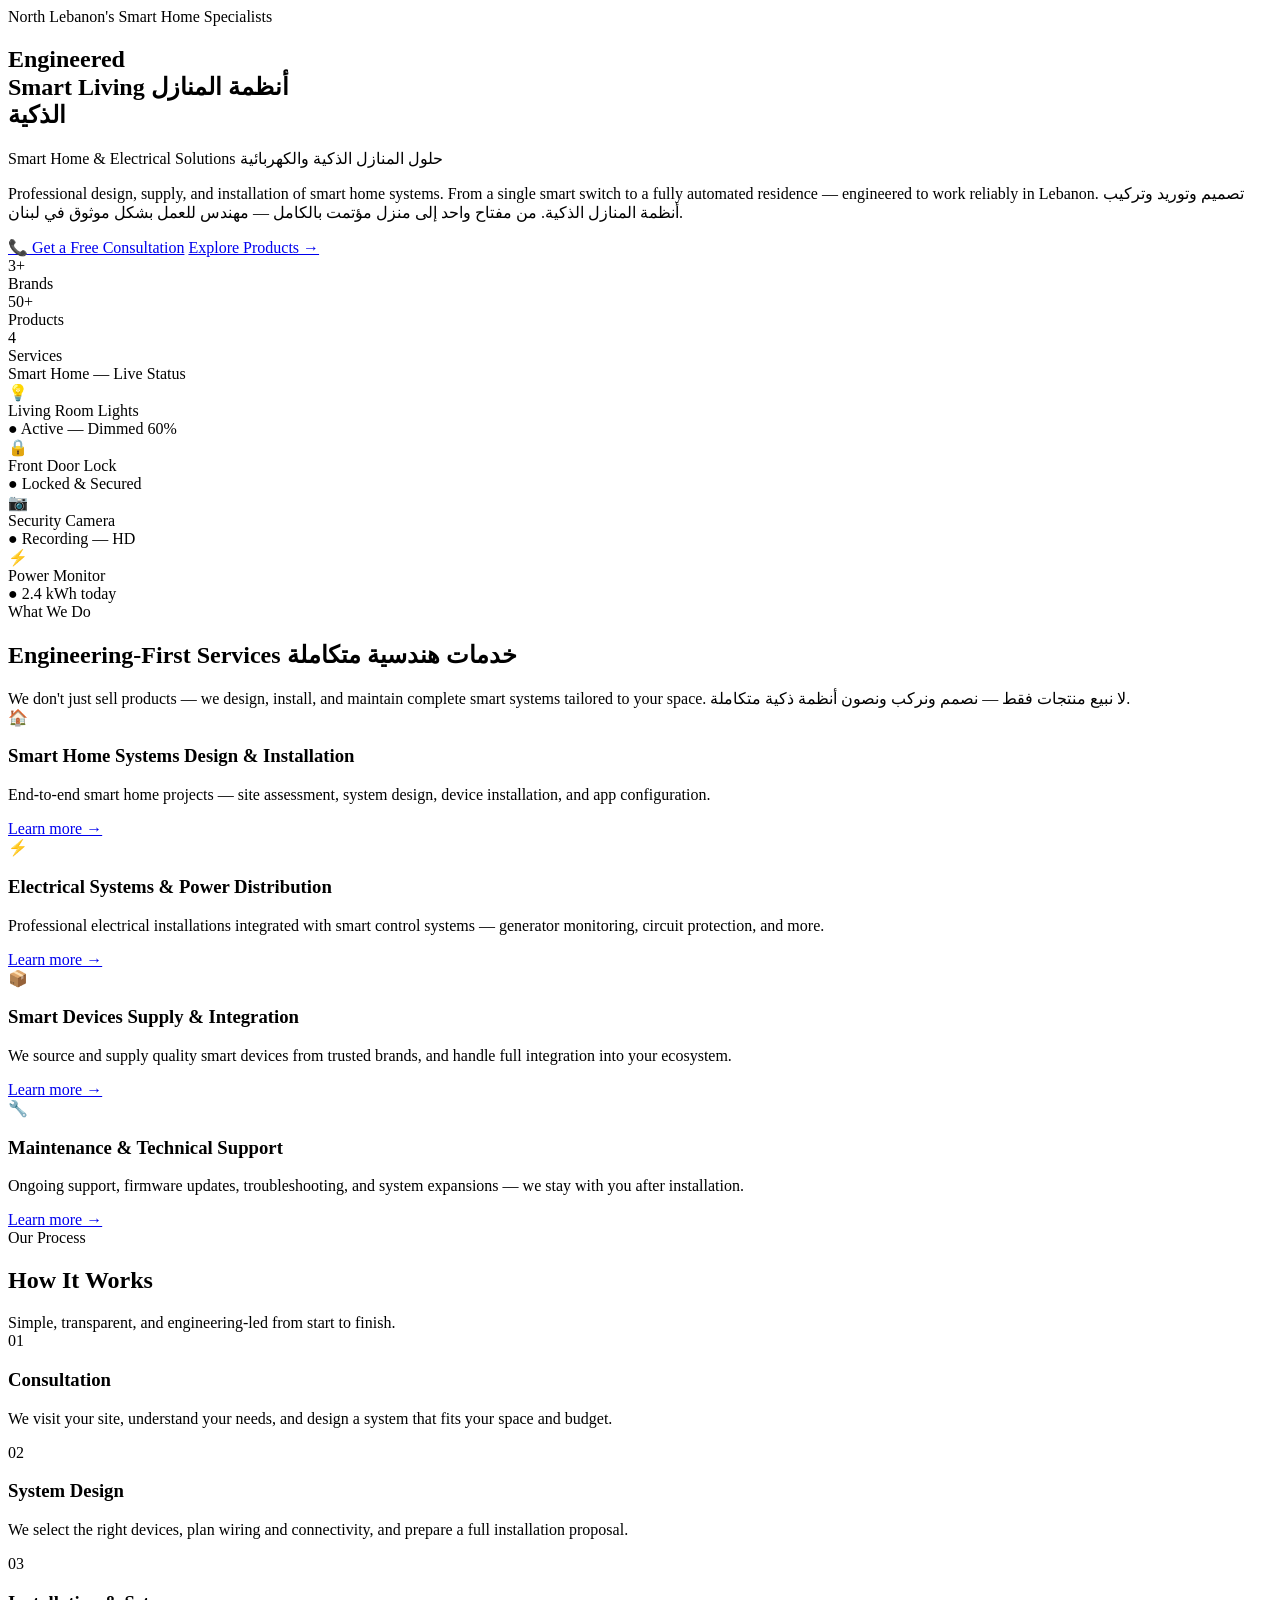
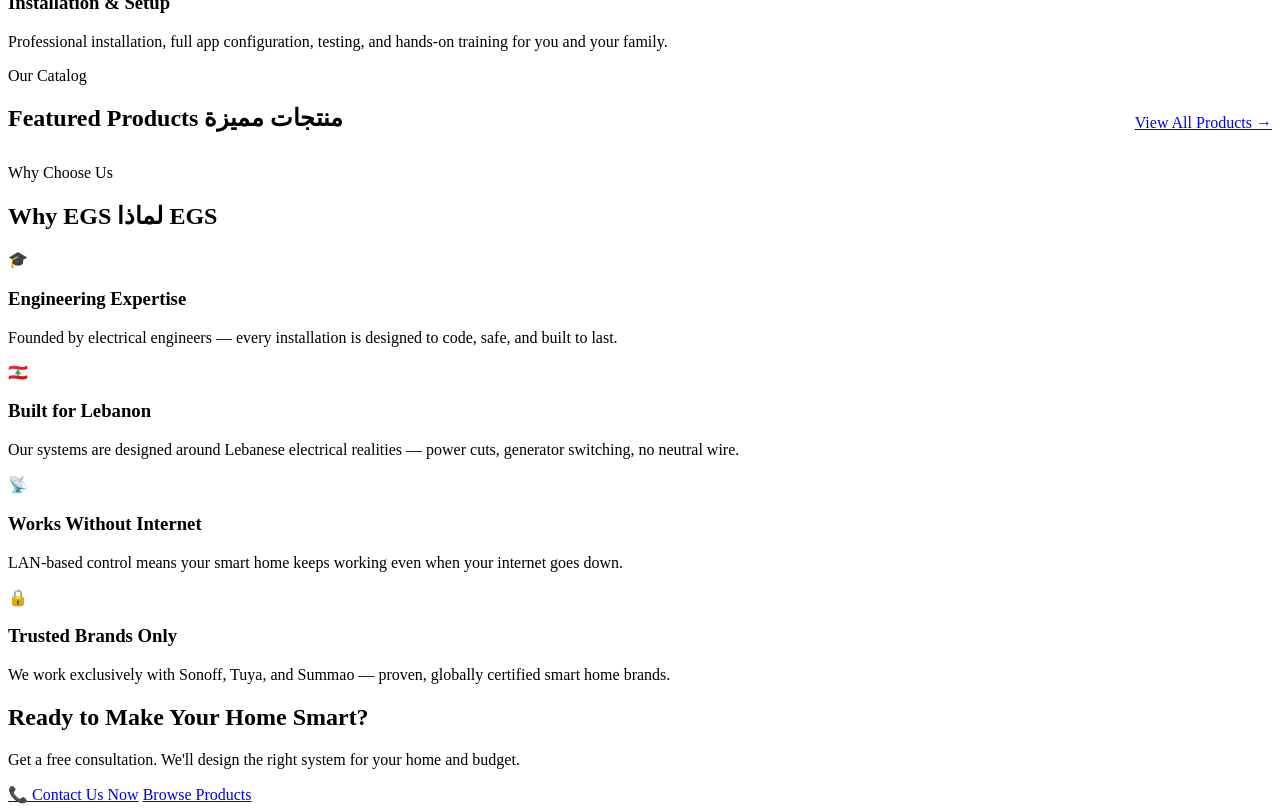
==== index.html @ 0b78133f "Add files via upload" ====
<!DOCTYPE html>
<html lang="en" dir="ltr">
<head>
<meta charset="UTF-8"/>
<meta name="viewport" content="width=device-width,initial-scale=1.0"/>
<meta name="description" content="EGS Energex Global Solutions — Smart Home Systems Design, Supply & Installation in North Lebanon. Sonoff, Tuya, Summao products."/>
<title>EGS — Energex Global Solutions | Smart Home Systems</title>
<link rel="stylesheet" href="css/style.css"/>
</head>
<body>

<nav id="navbar"></nav>

<!-- HERO -->
<section class="hero">
  <div class="container">
    <div class="hero-grid">
      <div class="hero-left">
        <div class="hero-pill">
          <span class="hero-dot"></span>
          North Lebanon's Smart Home Specialists
        </div>
        <h1>
          <span class="en">Engineered<br/><span class="text-green">Smart Living</span></span>
          <span class="ar-t">أنظمة المنازل<br/><span class="text-green">الذكية</span></span>
        </h1>
        <p class="hero-sub">
          <span class="en">Smart Home & Electrical Solutions</span>
          <span class="ar-t">حلول المنازل الذكية والكهربائية</span>
        </p>
        <p class="hero-desc">
          <span class="en">Professional design, supply, and installation of smart home systems. From a single smart switch to a fully automated residence — engineered to work reliably in Lebanon.</span>
          <span class="ar-t">تصميم وتوريد وتركيب أنظمة المنازل الذكية. من مفتاح واحد إلى منزل مؤتمت بالكامل — مهندس للعمل بشكل موثوق في لبنان.</span>
        </p>
        <div class="hero-btns">
          <a href="contact.html" class="btn btn-primary">📞 Get a Free Consultation</a>
          <a href="products.html" class="btn btn-outline">Explore Products →</a>
        </div>
        <div class="hero-stats">
          <div class="hero-stat">
            <div class="hero-stat-val">3+</div>
            <div class="hero-stat-lbl">Brands</div>
          </div>
          <div class="hero-stat">
            <div class="hero-stat-val">50+</div>
            <div class="hero-stat-lbl">Products</div>
          </div>
          <div class="hero-stat">
            <div class="hero-stat-val">4</div>
            <div class="hero-stat-lbl">Services</div>
          </div>
        </div>
      </div>
      <div class="hero-right">
        <div class="hero-visual">
          <div class="hero-visual-title">Smart Home — Live Status</div>
          <div class="hero-device-list">
            <div class="hero-device">
              <div class="hero-device-ico">💡</div>
              <div class="hero-device-info">
                <div class="hero-device-name">Living Room Lights</div>
                <div class="hero-device-status">● Active — Dimmed 60%</div>
              </div>
              <div class="hero-device-toggle"></div>
            </div>
            <div class="hero-device">
              <div class="hero-device-ico">🔒</div>
              <div class="hero-device-info">
                <div class="hero-device-name">Front Door Lock</div>
                <div class="hero-device-status">● Locked & Secured</div>
              </div>
              <div class="hero-device-toggle"></div>
            </div>
            <div class="hero-device">
              <div class="hero-device-ico">📷</div>
              <div class="hero-device-info">
                <div class="hero-device-name">Security Camera</div>
                <div class="hero-device-status">● Recording — HD</div>
              </div>
              <div class="hero-device-toggle"></div>
            </div>
            <div class="hero-device">
              <div class="hero-device-ico">⚡</div>
              <div class="hero-device-info">
                <div class="hero-device-name">Power Monitor</div>
                <div class="hero-device-status">● 2.4 kWh today</div>
              </div>
              <div class="hero-device-toggle"></div>
            </div>
          </div>
        </div>
      </div>
    </div>
  </div>
</section>

<!-- SERVICES OVERVIEW -->
<section class="section section-light">
  <div class="container">
    <div class="text-center">
      <span class="eyebrow">What We Do</span>
      <h2 class="section-title">
        <span class="en">Engineering-First Services</span>
        <span class="ar-t">خدمات هندسية متكاملة</span>
      </h2>
      <p class="section-sub" style="margin:0 auto;">
        <span class="en">We don't just sell products — we design, install, and maintain complete smart systems tailored to your space.</span>
        <span class="ar-t">لا نبيع منتجات فقط — نصمم ونركب ونصون أنظمة ذكية متكاملة.</span>
      </p>
    </div>
    <div class="services-grid">
      <div class="service-card">
        <div class="service-icon">🏠</div>
        <h3>Smart Home Systems Design & Installation</h3>
        <p>End-to-end smart home projects — site assessment, system design, device installation, and app configuration.</p>
        <a href="services.html" class="service-link">Learn more →</a>
      </div>
      <div class="service-card">
        <div class="service-icon">⚡</div>
        <h3>Electrical Systems & Power Distribution</h3>
        <p>Professional electrical installations integrated with smart control systems — generator monitoring, circuit protection, and more.</p>
        <a href="services.html" class="service-link">Learn more →</a>
      </div>
      <div class="service-card">
        <div class="service-icon">📦</div>
        <h3>Smart Devices Supply & Integration</h3>
        <p>We source and supply quality smart devices from trusted brands, and handle full integration into your ecosystem.</p>
        <a href="services.html" class="service-link">Learn more →</a>
      </div>
      <div class="service-card">
        <div class="service-icon">🔧</div>
        <h3>Maintenance & Technical Support</h3>
        <p>Ongoing support, firmware updates, troubleshooting, and system expansions — we stay with you after installation.</p>
        <a href="services.html" class="service-link">Learn more →</a>
      </div>
    </div>
  </div>
</section>

<!-- HOW IT WORKS -->
<section class="section section-dark">
  <div class="container">
    <div class="text-center">
      <span class="eyebrow">Our Process</span>
      <h2 class="section-title">How It Works</h2>
      <p class="section-sub" style="margin:0 auto;">Simple, transparent, and engineering-led from start to finish.</p>
    </div>
    <div class="how-steps">
      <div class="how-step">
        <div class="how-num">01</div>
        <h3>Consultation</h3>
        <p>We visit your site, understand your needs, and design a system that fits your space and budget.</p>
      </div>
      <div class="how-step">
        <div class="how-num">02</div>
        <h3>System Design</h3>
        <p>We select the right devices, plan wiring and connectivity, and prepare a full installation proposal.</p>
      </div>
      <div class="how-step">
        <div class="how-num">03</div>
        <h3>Installation & Setup</h3>
        <p>Professional installation, full app configuration, testing, and hands-on training for you and your family.</p>
      </div>
    </div>
  </div>
</section>

<!-- FEATURED PRODUCTS -->
<section class="section">
  <div class="container">
    <div style="display:flex;align-items:flex-end;justify-content:space-between;flex-wrap:wrap;gap:16px;margin-bottom:32px;">
      <div>
        <span class="eyebrow">Our Catalog</span>
        <h2 class="section-title" style="margin-bottom:0">
          <span class="en">Featured Products</span>
          <span class="ar-t">منتجات مميزة</span>
        </h2>
      </div>
      <a href="products.html" class="btn btn-ghost">View All Products →</a>
    </div>
    <div class="products-grid" id="featuredGrid"></div>
  </div>
</section>

<!-- WHY EGS -->
<section class="section section-light">
  <div class="container">
    <div class="text-center">
      <span class="eyebrow">Why Choose Us</span>
      <h2 class="section-title">
        <span class="en">Why EGS</span>
        <span class="ar-t">لماذا EGS</span>
      </h2>
    </div>
    <div class="why-grid">
      <div class="why-card">
        <div class="why-icon">🎓</div>
        <h3>Engineering Expertise</h3>
        <p>Founded by electrical engineers — every installation is designed to code, safe, and built to last.</p>
      </div>
      <div class="why-card">
        <div class="why-icon">🇱🇧</div>
        <h3>Built for Lebanon</h3>
        <p>Our systems are designed around Lebanese electrical realities — power cuts, generator switching, no neutral wire.</p>
      </div>
      <div class="why-card">
        <div class="why-icon">📡</div>
        <h3>Works Without Internet</h3>
        <p>LAN-based control means your smart home keeps working even when your internet goes down.</p>
      </div>
      <div class="why-card">
        <div class="why-icon">🔒</div>
        <h3>Trusted Brands Only</h3>
        <p>We work exclusively with Sonoff, Tuya, and Summao — proven, globally certified smart home brands.</p>
      </div>
    </div>
  </div>
</section>

<!-- CTA -->
<section class="cta-banner">
  <div class="container">
    <h2>Ready to Make Your Home Smart?</h2>
    <p>Get a free consultation. We'll design the right system for your home and budget.</p>
    <div class="btn-group">
      <a href="contact.html" class="btn btn-primary">📞 Contact Us Now</a>
      <a href="products.html" class="btn btn-outline">Browse Products</a>
    </div>
  </div>
</section>

<footer id="footer"></footer>

<script src="js/products.js"></script>
<script src="js/nav.js"></script>
<script src="js/app.js"></script>
</body>
</html>
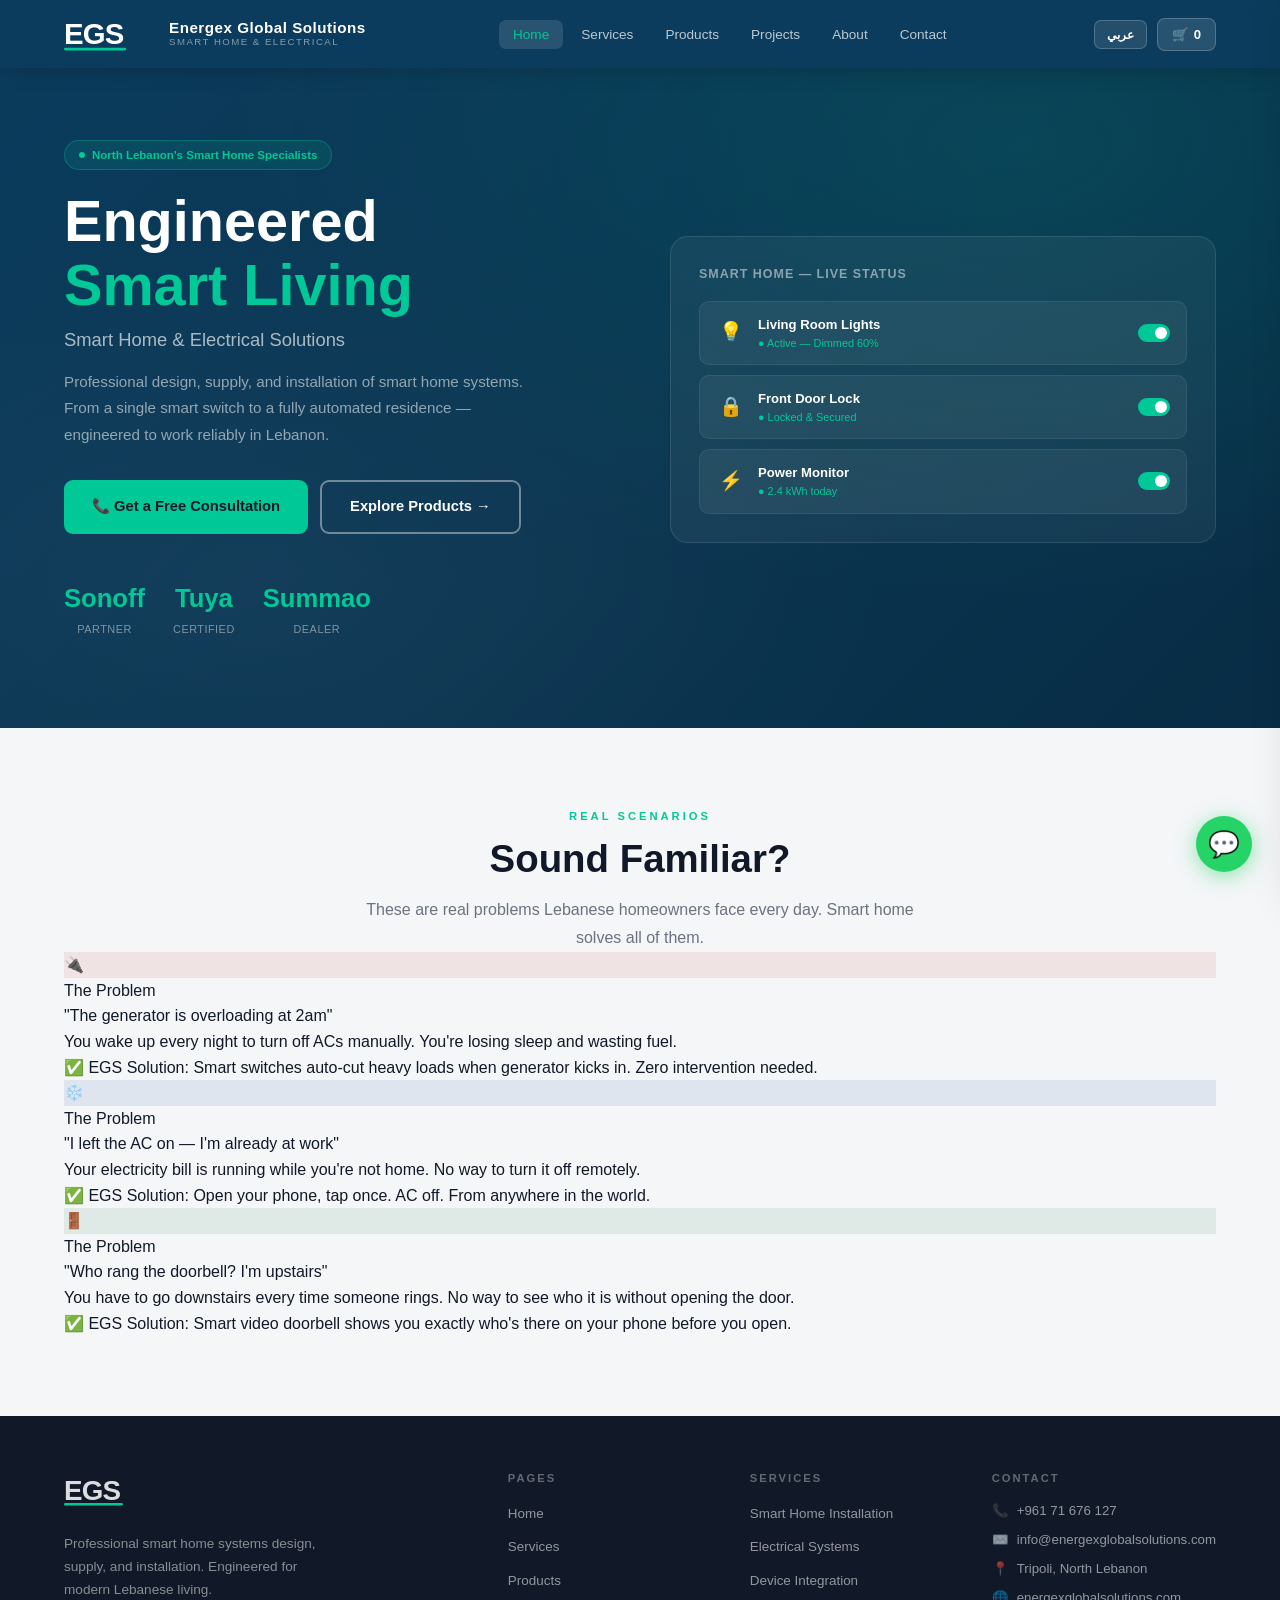
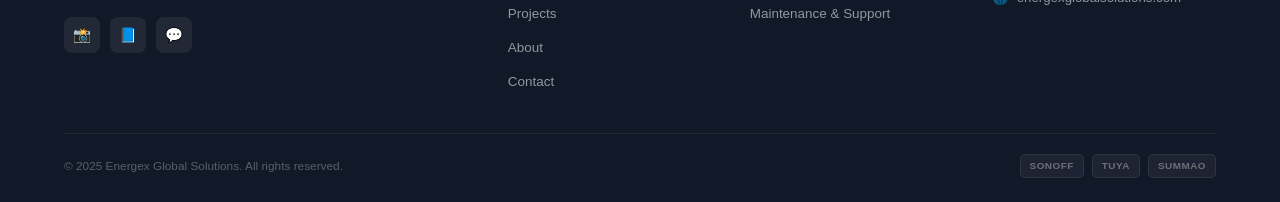
==== commit 4c1bfc8c: "Update index.html" ====
--- a/index.html
+++ b/index.html
@@ -3,16 +3,33 @@
 <head>
 <meta charset="UTF-8"/>
 <meta name="viewport" content="width=device-width,initial-scale=1.0"/>
-<meta name="description" content="EGS Energex Global Solutions — Smart Home Systems Design, Supply & Installation in North Lebanon. Sonoff, Tuya, Summao products."/>
+<meta name="description" content="EGS Energex Global Solutions — Smart Home Systems Design, Supply & Installation in North Lebanon."/>
 <title>EGS — Energex Global Solutions | Smart Home Systems</title>
 <link rel="stylesheet" href="css/style.css"/>
 </head>
 <body>
 
-<nav id="navbar"></nav>
+<nav id="navbar">
+  <div class="nav-inner">
+    <a href="index.html" class="nav-logo">
+      <img src="images/EGS-logo.jpg" alt="EGS Logo" class="nav-logo-svg">
+      <div class="nav-logo-text">
+        <strong>Energex Global Solutions</strong>
+        <span>Smart Engineering</span>
+      </div>
+    </a>
+    <div class="nav-links">
+      <a href="index.html" class="active">Home</a>
+      <a href="about.html">About</a>
+      <a href="services.html">Services</a>
+      <a href="products.html">Products</a>
+      <a href="contact.html" class="nav-cta">Consultation</a>
+    </div>
+  </div>
+</nav>
 
-<!-- HERO -->
-<section class="hero">
+<section class="hero tech-hero">
+  <div class="hero-overlay"></div>
   <div class="container">
     <div class="hero-grid">
       <div class="hero-left">
@@ -20,34 +37,25 @@
           <span class="hero-dot"></span>
           North Lebanon's Smart Home Specialists
         </div>
-        <h1>
-          <span class="en">Engineered<br/><span class="text-green">Smart Living</span></span>
-          <span class="ar-t">أنظمة المنازل<br/><span class="text-green">الذكية</span></span>
-        </h1>
-        <p class="hero-sub">
-          <span class="en">Smart Home & Electrical Solutions</span>
-          <span class="ar-t">حلول المنازل الذكية والكهربائية</span>
-        </p>
-        <p class="hero-desc">
-          <span class="en">Professional design, supply, and installation of smart home systems. From a single smart switch to a fully automated residence — engineered to work reliably in Lebanon.</span>
-          <span class="ar-t">تصميم وتوريد وتركيب أنظمة المنازل الذكية. من مفتاح واحد إلى منزل مؤتمت بالكامل — مهندس للعمل بشكل موثوق في لبنان.</span>
-        </p>
+        <h1>Engineered<br/><span class="text-green">Smart Living</span></h1>
+        <p class="hero-sub">Smart Home & Electrical Solutions</p>
+        <p class="hero-desc">Professional design, supply, and installation of smart home systems. From a single smart switch to a fully automated residence — engineered to work reliably in Lebanon.</p>
         <div class="hero-btns">
           <a href="contact.html" class="btn btn-primary">📞 Get a Free Consultation</a>
           <a href="products.html" class="btn btn-outline">Explore Products →</a>
         </div>
         <div class="hero-stats">
           <div class="hero-stat">
-            <div class="hero-stat-val">3+</div>
-            <div class="hero-stat-lbl">Brands</div>
+            <div class="hero-stat-val">Sonoff</div>
+            <div class="hero-stat-lbl">Partner</div>
           </div>
           <div class="hero-stat">
-            <div class="hero-stat-val">50+</div>
-            <div class="hero-stat-lbl">Products</div>
+            <div class="hero-stat-val">Tuya</div>
+            <div class="hero-stat-lbl">Certified</div>
           </div>
           <div class="hero-stat">
-            <div class="hero-stat-val">4</div>
-            <div class="hero-stat-lbl">Services</div>
+            <div class="hero-stat-val">Summao</div>
+            <div class="hero-stat-lbl">Dealer</div>
           </div>
         </div>
       </div>
@@ -72,14 +80,6 @@
               <div class="hero-device-toggle"></div>
             </div>
             <div class="hero-device">
-              <div class="hero-device-ico">📷</div>
-              <div class="hero-device-info">
-                <div class="hero-device-name">Security Camera</div>
-                <div class="hero-device-status">● Recording — HD</div>
-              </div>
-              <div class="hero-device-toggle"></div>
-            </div>
-            <div class="hero-device">
               <div class="hero-device-ico">⚡</div>
               <div class="hero-device-info">
                 <div class="hero-device-name">Power Monitor</div>
@@ -94,145 +94,47 @@
   </div>
 </section>
 
-<!-- SERVICES OVERVIEW -->
 <section class="section section-light">
   <div class="container">
     <div class="text-center">
-      <span class="eyebrow">What We Do</span>
-      <h2 class="section-title">
-        <span class="en">Engineering-First Services</span>
-        <span class="ar-t">خدمات هندسية متكاملة</span>
-      </h2>
-      <p class="section-sub" style="margin:0 auto;">
-        <span class="en">We don't just sell products — we design, install, and maintain complete smart systems tailored to your space.</span>
-        <span class="ar-t">لا نبيع منتجات فقط — نصمم ونركب ونصون أنظمة ذكية متكاملة.</span>
-      </p>
+      <span class="eyebrow">Real Scenarios</span>
+      <h2 class="section-title">Sound Familiar?</h2>
+      <p class="section-sub" style="margin:0 auto;">These are real problems Lebanese homeowners face every day. Smart home solves all of them.</p>
     </div>
-    <div class="services-grid">
-      <div class="service-card">
-        <div class="service-icon">🏠</div>
-        <h3>Smart Home Systems Design & Installation</h3>
-        <p>End-to-end smart home projects — site assessment, system design, device installation, and app configuration.</p>
-        <a href="services.html" class="service-link">Learn more →</a>
+    <div class="cases-grid">
+      <div class="case-card">
+        <div class="case-ico-wrap" style="background:rgba(192,57,43,.1);">🔌</div>
+        <div class="case-problem">The Problem</div>
+        <div class="case-title">"The generator is overloading at 2am"</div>
+        <p class="case-desc">You wake up every night to turn off ACs manually. You're losing sleep and wasting fuel.</p>
+        <div class="case-solution">✅ EGS Solution: Smart switches auto-cut heavy loads when generator kicks in. Zero intervention needed.</div>
       </div>
-      <div class="service-card">
-        <div class="service-icon">⚡</div>
-        <h3>Electrical Systems & Power Distribution</h3>
-        <p>Professional electrical installations integrated with smart control systems — generator monitoring, circuit protection, and more.</p>
-        <a href="services.html" class="service-link">Learn more →</a>
+      <div class="case-card">
+        <div class="case-ico-wrap" style="background:rgba(30,77,160,.1);">❄️</div>
+        <div class="case-problem">The Problem</div>
+        <div class="case-title">"I left the AC on — I'm already at work"</div>
+        <p class="case-desc">Your electricity bill is running while you're not home. No way to turn it off remotely.</p>
+        <div class="case-solution">✅ EGS Solution: Open your phone, tap once. AC off. From anywhere in the world.</div>
       </div>
-      <div class="service-card">
-        <div class="service-icon">📦</div>
-        <h3>Smart Devices Supply & Integration</h3>
-        <p>We source and supply quality smart devices from trusted brands, and handle full integration into your ecosystem.</p>
-        <a href="services.html" class="service-link">Learn more →</a>
-      </div>
-      <div class="service-card">
-        <div class="service-icon">🔧</div>
-        <h3>Maintenance & Technical Support</h3>
-        <p>Ongoing support, firmware updates, troubleshooting, and system expansions — we stay with you after installation.</p>
-        <a href="services.html" class="service-link">Learn more →</a>
+      <div class="case-card">
+        <div class="case-ico-wrap" style="background:rgba(46,125,82,.1);">🚪</div>
+        <div class="case-problem">The Problem</div>
+        <div class="case-title">"Who rang the doorbell? I'm upstairs"</div>
+        <p class="case-desc">You have to go downstairs every time someone rings. No way to see who it is without opening the door.</p>
+        <div class="case-solution">✅ EGS Solution: Smart video doorbell shows you exactly who's there on your phone before you open.</div>
       </div>
     </div>
   </div>
 </section>
 
-<!-- HOW IT WORKS -->
-<section class="section section-dark">
+<footer id="footer">
   <div class="container">
-    <div class="text-center">
-      <span class="eyebrow">Our Process</span>
-      <h2 class="section-title">How It Works</h2>
-      <p class="section-sub" style="margin:0 auto;">Simple, transparent, and engineering-led from start to finish.</p>
-    </div>
-    <div class="how-steps">
-      <div class="how-step">
-        <div class="how-num">01</div>
-        <h3>Consultation</h3>
-        <p>We visit your site, understand your needs, and design a system that fits your space and budget.</p>
-      </div>
-      <div class="how-step">
-        <div class="how-num">02</div>
-        <h3>System Design</h3>
-        <p>We select the right devices, plan wiring and connectivity, and prepare a full installation proposal.</p>
-      </div>
-      <div class="how-step">
-        <div class="how-num">03</div>
-        <h3>Installation & Setup</h3>
-        <p>Professional installation, full app configuration, testing, and hands-on training for you and your family.</p>
-      </div>
+    <div class="footer-bottom">
+      <p class="footer-copy">© 2026 EGS Energex Global Solutions. All rights reserved.</p>
     </div>
   </div>
-</section>
+</footer>
 
-<!-- FEATURED PRODUCTS -->
-<section class="section">
-  <div class="container">
-    <div style="display:flex;align-items:flex-end;justify-content:space-between;flex-wrap:wrap;gap:16px;margin-bottom:32px;">
-      <div>
-        <span class="eyebrow">Our Catalog</span>
-        <h2 class="section-title" style="margin-bottom:0">
-          <span class="en">Featured Products</span>
-          <span class="ar-t">منتجات مميزة</span>
-        </h2>
-      </div>
-      <a href="products.html" class="btn btn-ghost">View All Products →</a>
-    </div>
-    <div class="products-grid" id="featuredGrid"></div>
-  </div>
-</section>
-
-<!-- WHY EGS -->
-<section class="section section-light">
-  <div class="container">
-    <div class="text-center">
-      <span class="eyebrow">Why Choose Us</span>
-      <h2 class="section-title">
-        <span class="en">Why EGS</span>
-        <span class="ar-t">لماذا EGS</span>
-      </h2>
-    </div>
-    <div class="why-grid">
-      <div class="why-card">
-        <div class="why-icon">🎓</div>
-        <h3>Engineering Expertise</h3>
-        <p>Founded by electrical engineers — every installation is designed to code, safe, and built to last.</p>
-      </div>
-      <div class="why-card">
-        <div class="why-icon">🇱🇧</div>
-        <h3>Built for Lebanon</h3>
-        <p>Our systems are designed around Lebanese electrical realities — power cuts, generator switching, no neutral wire.</p>
-      </div>
-      <div class="why-card">
-        <div class="why-icon">📡</div>
-        <h3>Works Without Internet</h3>
-        <p>LAN-based control means your smart home keeps working even when your internet goes down.</p>
-      </div>
-      <div class="why-card">
-        <div class="why-icon">🔒</div>
-        <h3>Trusted Brands Only</h3>
-        <p>We work exclusively with Sonoff, Tuya, and Summao — proven, globally certified smart home brands.</p>
-      </div>
-    </div>
-  </div>
-</section>
-
-<!-- CTA -->
-<section class="cta-banner">
-  <div class="container">
-    <h2>Ready to Make Your Home Smart?</h2>
-    <p>Get a free consultation. We'll design the right system for your home and budget.</p>
-    <div class="btn-group">
-      <a href="contact.html" class="btn btn-primary">📞 Contact Us Now</a>
-      <a href="products.html" class="btn btn-outline">Browse Products</a>
-    </div>
-  </div>
-</section>
-
-<footer id="footer"></footer>
-
-<script src="js/products.js"></script>
 <script src="js/nav.js"></script>
-<script src="js/app.js"></script>
 </body>
 </html>
--- a/css/style.css
+++ b/css/style.css
@@ -0,0 +1,1109 @@
+/* ============================================================
+   EGS — Energex Global Solutions
+   Design System
+   ============================================================ */
+/* Par défaut, on cache tout ce qui est arabe */
+.ar-t {
+    display: none;
+}
+
+/* Quand le site passe en mode arabe, on cache l'anglais et on montre l'arabe */
+html[lang="ar"] .en {
+    display: none;
+}
+
+html[lang="ar"] .ar-t {
+    display: inline-block; /* ou block selon le design */
+}
+
+/* Optionnel : Inverser le sens de lecture pour l'arabe */
+html[lang="ar"] body {
+    direction: rtl;
+    text-align: right;
+}
+@import url('https://fonts.googleapis.com/css2?family=Poppins:wght@300;400;500;600;700;800&family=Source+Sans+3:wght@300;400;500;600;700&family=Noto+Naskh+Arabic:wght@400;500;600;700&display=swap');
+
+/* ── VARIABLES ── */
+:root {
+  --blue:       #0B3C5D;
+  --blue-dark:  #082d45;
+  --blue-light: #1a5276;
+  --green:      #00C896;
+  --green-dark: #00a87e;
+  --white:      #ffffff;
+  --light:      #F4F6F8;
+  --gray:       #6B7280;
+  --dark:       #111827;
+  --border:     #E5E7EB;
+  --shadow:     0 4px 24px rgba(0,0,0,.08);
+  --shadow-lg:  0 12px 48px rgba(0,0,0,.14);
+  --radius:     12px;
+  --radius-lg:  18px;
+}
+
+/* ── RESET ── */
+*, *::before, *::after { margin:0; padding:0; box-sizing:border-box; }
+html { scroll-behavior:smooth; }
+body {
+  font-family: 'Source Sans 3', sans-serif;
+  background: var(--white);
+  color: var(--dark);
+  overflow-x: hidden;
+  line-height: 1.6;
+}
+body.ar {
+  direction: rtl;
+  font-family: 'Noto Naskh Arabic', sans-serif;
+}
+img { max-width:100%; display:block; }
+a { text-decoration:none; color:inherit; }
+ul { list-style:none; }
+button { cursor:pointer; font-family:inherit; }
+
+/* ── TYPOGRAPHY ── */
+h1,h2,h3,h4,h5 { font-family:'Poppins',sans-serif; line-height:1.2; font-weight:700; }
+body.ar h1, body.ar h2, body.ar h3, body.ar h4 { font-family:'Noto Naskh Arabic',sans-serif; line-height:1.4; }
+
+/* ── UTILITIES ── */
+.container { max-width:1200px; margin:0 auto; padding:0 24px; }
+.section { padding:80px 0; }
+.section-sm { padding:48px 0; }
+.section-dark { background:var(--dark); color:var(--white); }
+.section-blue { background:var(--blue); color:var(--white); }
+.section-light { background:var(--light); }
+.text-center { text-align:center; }
+.text-green { color:var(--green); }
+.text-blue { color:var(--blue); }
+.text-gray { color:var(--gray); }
+
+.eyebrow {
+  font-size:.7rem;
+  font-weight:700;
+  letter-spacing:3px;
+  text-transform:uppercase;
+  color:var(--green);
+  margin-bottom:10px;
+  display:block;
+}
+.section-title {
+  font-size:clamp(1.8rem,3vw,2.6rem);
+  font-weight:800;
+  margin-bottom:14px;
+  color:var(--dark);
+}
+.section-dark .section-title,
+.section-blue .section-title { color:var(--white); }
+.section-sub {
+  color:var(--gray);
+  font-size:1rem;
+  max-width:560px;
+  line-height:1.75;
+}
+.section-dark .section-sub,
+.section-blue .section-sub { color:rgba(255,255,255,.65); }
+
+/* ── BUTTONS ── */
+.btn {
+  display:inline-flex;
+  align-items:center;
+  gap:8px;
+  padding:13px 28px;
+  border-radius:9px;
+  font-weight:600;
+  font-size:.92rem;
+  border:none;
+  transition:all .25s;
+  white-space:nowrap;
+}
+.btn-primary {
+  background:var(--green);
+  color:var(--dark);
+}
+.btn-primary:hover { background:var(--green-dark); transform:translateY(-2px); box-shadow:0 8px 28px rgba(0,200,150,.35); }
+.btn-outline {
+  background:transparent;
+  color:var(--white);
+  border:2px solid rgba(255,255,255,.4);
+}
+.btn-outline:hover { background:rgba(255,255,255,.1); border-color:var(--white); }
+.btn-blue {
+  background:var(--blue);
+  color:var(--white);
+}
+.btn-blue:hover { background:var(--blue-dark); transform:translateY(-2px); }
+.btn-ghost {
+  background:transparent;
+  color:var(--blue);
+  border:2px solid var(--blue);
+}
+.btn-ghost:hover { background:var(--blue); color:var(--white); }
+
+/* ── NAVBAR ── */
+#navbar {
+  position:fixed;
+  top:0; left:0; right:0;
+  z-index:1000;
+  background:var(--blue);
+  box-shadow:0 2px 20px rgba(0,0,0,.2);
+  height:68px;
+  display:flex;
+  align-items:center;
+}
+.nav-inner {
+  display:flex;
+  align-items:center;
+  justify-content:space-between;
+  width:100%;
+  max-width:1200px;
+  margin:0 auto;
+  padding:0 24px;
+}
+.nav-logo {
+  display:flex;
+  align-items:center;
+  gap:10px;
+  text-decoration:none;
+}
+.nav-logo-svg {
+  height:38px;
+  width:auto;
+}
+.nav-logo-text {
+  display:flex;
+  flex-direction:column;
+  line-height:1.1;
+}
+.nav-logo-text strong {
+  font-family:'Poppins',sans-serif;
+  font-weight:800;
+  font-size:.95rem;
+  color:var(--white);
+  letter-spacing:.5px;
+}
+.nav-logo-text span {
+  font-size:.6rem;
+  color:rgba(255,255,255,.5);
+  letter-spacing:1.5px;
+  text-transform:uppercase;
+}
+.nav-links {
+  display:flex;
+  align-items:center;
+  gap:4px;
+}
+.nav-links a {
+  color:rgba(255,255,255,.72);
+  font-size:.85rem;
+  font-weight:500;
+  padding:7px 14px;
+  border-radius:7px;
+  transition:all .2s;
+  white-space:nowrap;
+}
+.nav-links a:hover,
+.nav-links a.active {
+  color:var(--white);
+  background:rgba(255,255,255,.12);
+}
+.nav-links a.active { color:var(--green); }
+.nav-right { display:flex; align-items:center; gap:10px; }
+.nav-cta {
+  background:var(--green);
+  color:var(--dark) !important;
+  font-weight:700 !important;
+  padding:8px 18px !important;
+  border-radius:8px !important;
+}
+.nav-cta:hover { background:var(--green-dark) !important; }
+.lang-btn {
+  background:rgba(255,255,255,.1);
+  border:1px solid rgba(255,255,255,.2);
+  color:var(--white);
+  padding:6px 12px;
+  border-radius:7px;
+  font-size:.78rem;
+  font-weight:600;
+  transition:all .2s;
+}
+.lang-btn:hover { background:rgba(255,255,255,.2); }
+.hamburger {
+  display:none;
+  flex-direction:column;
+  gap:5px;
+  background:none;
+  border:none;
+  padding:4px;
+}
+.hamburger span {
+  display:block;
+  width:24px;
+  height:2px;
+  background:var(--white);
+  border-radius:2px;
+  transition:all .3s;
+}
+.mobile-menu {
+  display:none;
+  position:fixed;
+  top:68px; left:0; right:0;
+  background:var(--blue-dark);
+  z-index:999;
+  padding:16px 24px;
+  flex-direction:column;
+  gap:4px;
+  border-top:1px solid rgba(255,255,255,.1);
+}
+.mobile-menu.open { display:flex; }
+.mobile-menu a {
+  color:rgba(255,255,255,.8);
+  font-size:.9rem;
+  font-weight:500;
+  padding:10px 14px;
+  border-radius:8px;
+  transition:background .2s;
+}
+.mobile-menu a:hover,
+.mobile-menu a.active {
+  background:rgba(255,255,255,.1);
+  color:var(--green);
+}
+@media(max-width:900px) {
+  .nav-links { display:none; }
+  .hamburger { display:flex; }
+  .nav-cta { display:none; }
+}
+
+/* ── FOOTER ── */
+#footer {
+  background:var(--dark);
+  color:var(--white);
+  padding:56px 0 24px;
+}
+.footer-grid {
+  display:grid;
+  grid-template-columns:2fr 1fr 1fr 1fr;
+  gap:40px;
+  margin-bottom:40px;
+}
+@media(max-width:860px) { .footer-grid { grid-template-columns:1fr 1fr; } }
+@media(max-width:500px) { .footer-grid { grid-template-columns:1fr; } }
+.footer-brand p {
+  font-size:.85rem;
+  color:rgba(255,255,255,.5);
+  line-height:1.7;
+  margin:12px 0 16px;
+  max-width:280px;
+}
+.footer-logo-svg { height:36px; width:auto; margin-bottom:4px; }
+.footer-social { display:flex; gap:10px; }
+.social-link {
+  width:36px; height:36px;
+  background:rgba(255,255,255,.07);
+  border-radius:8px;
+  display:flex; align-items:center; justify-content:center;
+  font-size:.9rem;
+  transition:background .2s;
+  text-decoration:none;
+}
+.social-link:hover { background:var(--green); }
+.footer-col h4 {
+  font-family:'Poppins',sans-serif;
+  font-size:.7rem;
+  font-weight:700;
+  letter-spacing:2px;
+  text-transform:uppercase;
+  color:rgba(255,255,255,.35);
+  margin-bottom:14px;
+}
+.footer-col ul { display:flex; flex-direction:column; gap:8px; }
+.footer-col ul a {
+  font-size:.84rem;
+  color:rgba(255,255,255,.55);
+  transition:color .2s;
+}
+.footer-col ul a:hover { color:var(--green); }
+.footer-contact-item {
+  display:flex;
+  align-items:center;
+  gap:8px;
+  font-size:.83rem;
+  color:rgba(255,255,255,.55);
+  margin-bottom:8px;
+}
+.footer-divider {
+  border:none;
+  border-top:1px solid rgba(255,255,255,.07);
+  margin-bottom:20px;
+}
+.footer-bottom {
+  display:flex;
+  align-items:center;
+  justify-content:space-between;
+  flex-wrap:wrap;
+  gap:10px;
+}
+.footer-copy { font-size:.74rem; color:rgba(255,255,255,.3); }
+.footer-badges { display:flex; gap:8px; }
+.footer-badge {
+  background:rgba(255,255,255,.05);
+  border:1px solid rgba(255,255,255,.08);
+  color:rgba(255,255,255,.35);
+  font-size:.62rem;
+  font-weight:600;
+  padding:3px 9px;
+  border-radius:5px;
+  letter-spacing:.5px;
+}
+
+/* ── WHATSAPP FLOAT ── */
+.wa-float {
+  position:fixed;
+  bottom:28px;
+  right:28px;
+  z-index:900;
+  width:56px; height:56px;
+  background:#25D366;
+  border-radius:50%;
+  display:flex; align-items:center; justify-content:center;
+  box-shadow:0 4px 20px rgba(37,211,102,.5);
+  transition:all .3s;
+  font-size:1.6rem;
+  text-decoration:none;
+}
+.wa-float:hover { transform:scale(1.1); box-shadow:0 8px 32px rgba(37,211,102,.6); }
+body.ar .wa-float { right:auto; left:28px; }
+
+/* ── HERO ── */
+.hero {
+  background:linear-gradient(135deg, var(--blue) 0%, var(--blue-dark) 100%);
+  padding:140px 0 90px;
+  position:relative;
+  overflow:hidden;
+}
+.hero::before {
+  content:'';
+  position:absolute;
+  inset:0;
+  background:
+    radial-gradient(ellipse at 80% 20%, rgba(0,200,150,.12) 0%, transparent 55%),
+    radial-gradient(ellipse at 20% 80%, rgba(255,255,255,.04) 0%, transparent 45%);
+}
+.hero-grid {
+  display:grid;
+  grid-template-columns:1fr 1fr;
+  gap:60px;
+  align-items:center;
+  position:relative;
+  z-index:1;
+}
+@media(max-width:860px) { .hero-grid { grid-template-columns:1fr; } .hero-right { display:none; } }
+.hero-pill {
+  display:inline-flex;
+  align-items:center;
+  gap:7px;
+  background:rgba(0,200,150,.12);
+  border:1px solid rgba(0,200,150,.3);
+  padding:5px 14px;
+  border-radius:20px;
+  font-size:.72rem;
+  font-weight:600;
+  color:var(--green);
+  margin-bottom:20px;
+}
+.hero-dot { width:6px; height:6px; border-radius:50%; background:var(--green); animation:pulse 2s infinite; }
+@keyframes pulse { 0%,100%{opacity:1}50%{opacity:.4} }
+.hero h1 {
+  font-size:clamp(2.4rem,4.5vw,3.6rem);
+  font-weight:800;
+  color:var(--white);
+  line-height:1.1;
+  margin-bottom:8px;
+}
+.hero h1 span { color:var(--green); }
+.hero-sub {
+  font-size:1.15rem;
+  color:rgba(255,255,255,.65);
+  margin-bottom:14px;
+  font-weight:300;
+}
+.hero-desc {
+  font-size:.95rem;
+  color:rgba(255,255,255,.55);
+  line-height:1.75;
+  margin-bottom:32px;
+  max-width:480px;
+}
+.hero-btns { display:flex; gap:12px; flex-wrap:wrap; margin-bottom:44px; }
+.hero-stats { display:flex; gap:28px; flex-wrap:wrap; }
+.hero-stat { text-align:center; }
+.hero-stat-val { font-family:'Poppins',sans-serif; font-size:1.6rem; font-weight:800; color:var(--green); }
+.hero-stat-lbl { font-size:.68rem; color:rgba(255,255,255,.45); margin-top:2px; letter-spacing:.5px; text-transform:uppercase; }
+
+/* Hero right visual */
+.hero-visual {
+  background:rgba(255,255,255,.05);
+  border:1px solid rgba(255,255,255,.1);
+  border-radius:var(--radius-lg);
+  padding:28px;
+}
+.hero-visual-title {
+  font-family:'Poppins',sans-serif;
+  font-size:.78rem;
+  font-weight:600;
+  color:rgba(255,255,255,.5);
+  letter-spacing:1px;
+  text-transform:uppercase;
+  margin-bottom:16px;
+}
+.hero-device-list { display:flex; flex-direction:column; gap:10px; }
+.hero-device {
+  display:flex;
+  align-items:center;
+  gap:12px;
+  background:rgba(255,255,255,.06);
+  border-radius:10px;
+  padding:12px 16px;
+  border:1px solid rgba(255,255,255,.07);
+}
+.hero-device-ico { font-size:1.2rem; width:30px; text-align:center; }
+.hero-device-info { flex:1; }
+.hero-device-name { font-size:.82rem; font-weight:600; color:var(--white); }
+.hero-device-status { font-size:.68rem; color:var(--green); }
+.hero-device-toggle {
+  width:32px; height:18px;
+  background:var(--green);
+  border-radius:9px;
+  position:relative;
+  flex-shrink:0;
+}
+.hero-device-toggle::after {
+  content:'';
+  position:absolute;
+  right:3px; top:3px;
+  width:12px; height:12px;
+  background:white;
+  border-radius:50%;
+}
+
+/* ── SERVICES CARDS ── */
+.services-grid {
+  display:grid;
+  grid-template-columns:repeat(auto-fit,minmax(250px,1fr));
+  gap:20px;
+  margin-top:48px;
+}
+.service-card {
+  background:var(--white);
+  border:1px solid var(--border);
+  border-radius:var(--radius);
+  padding:28px;
+  transition:all .3s;
+  position:relative;
+  overflow:hidden;
+}
+.service-card::before {
+  content:'';
+  position:absolute;
+  top:0; left:0; right:0;
+  height:3px;
+  background:var(--green);
+  transform:scaleX(0);
+  transform-origin:left;
+  transition:transform .3s;
+}
+.service-card:hover { transform:translateY(-5px); box-shadow:var(--shadow-lg); border-color:var(--green); }
+.service-card:hover::before { transform:scaleX(1); }
+.service-icon {
+  width:52px; height:52px;
+  background:rgba(0,200,150,.1);
+  border-radius:12px;
+  display:flex; align-items:center; justify-content:center;
+  font-size:1.5rem;
+  margin-bottom:16px;
+}
+.service-card h3 {
+  font-size:1rem;
+  font-weight:700;
+  margin-bottom:8px;
+  color:var(--dark);
+}
+.service-card p {
+  font-size:.85rem;
+  color:var(--gray);
+  line-height:1.65;
+  margin-bottom:16px;
+}
+.service-link {
+  font-size:.82rem;
+  font-weight:700;
+  color:var(--green);
+  display:flex; align-items:center; gap:5px;
+}
+.service-link:hover { gap:8px; }
+
+/* ── HOW IT WORKS ── */
+.how-steps {
+  display:grid;
+  grid-template-columns:repeat(3,1fr);
+  gap:24px;
+  margin-top:48px;
+  position:relative;
+}
+.how-steps::before {
+  content:'';
+  position:absolute;
+  top:28px; left:16.5%; right:16.5%;
+  height:2px;
+  background:linear-gradient(90deg, var(--green), var(--blue));
+}
+@media(max-width:700px) { .how-steps { grid-template-columns:1fr; } .how-steps::before { display:none; } }
+.how-step {
+  text-align:center;
+  padding:24px;
+  position:relative;
+  z-index:1;
+}
+.how-num {
+  width:56px; height:56px;
+  border-radius:50%;
+  background:var(--blue);
+  color:var(--white);
+  font-family:'Poppins',sans-serif;
+  font-weight:800;
+  font-size:1.1rem;
+  display:flex; align-items:center; justify-content:center;
+  margin:0 auto 16px;
+  border:3px solid var(--green);
+}
+.how-step h3 { font-size:.95rem; font-weight:700; margin-bottom:8px; }
+.how-step p { font-size:.84rem; color:var(--gray); line-height:1.6; }
+
+/* ── PRODUCT CARDS ── */
+.products-grid {
+  display:grid;
+  grid-template-columns:repeat(auto-fill,minmax(210px,1fr));
+  gap:18px;
+}
+.prod-card {
+  background:var(--white);
+  border:1px solid var(--border);
+  border-radius:var(--radius);
+  overflow:hidden;
+  transition:all .3s;
+  display:flex;
+  flex-direction:column;
+}
+.prod-card:hover { transform:translateY(-4px); box-shadow:var(--shadow-lg); border-color:var(--green); }
+.prod-img {
+  background:var(--light);
+  height:160px;
+  display:flex; align-items:center; justify-content:center;
+  overflow:hidden;
+  cursor:pointer;
+}
+.prod-img img {
+  width:130px; height:130px;
+  object-fit:contain;
+  transition:transform .3s;
+}
+.prod-card:hover .prod-img img { transform:scale(1.06); }
+.prod-tag {
+  position:absolute;
+  top:8px; right:8px;
+  color:white;
+  font-size:.58rem;
+  font-weight:800;
+  padding:3px 8px;
+  border-radius:5px;
+}
+.prod-img-wrap { position:relative; }
+.tag-blue { background:var(--blue); }
+.tag-green { background:var(--green); color:var(--dark); }
+.tag-gold { background:#F59E0B; }
+.tag-red { background:#EF4444; }
+.prod-body { padding:14px; flex:1; display:flex; flex-direction:column; }
+.prod-name {
+  font-weight:700;
+  font-size:.88rem;
+  color:var(--dark);
+  line-height:1.3;
+  margin-bottom:3px;
+  cursor:pointer;
+}
+.prod-name:hover { color:var(--blue); }
+.prod-model { font-size:.68rem; color:var(--gray); margin-bottom:8px; }
+.prod-price {
+  font-family:'Poppins',sans-serif;
+  font-weight:800;
+  color:var(--blue);
+  font-size:1rem;
+  margin-bottom:10px;
+}
+.prod-btns { display:flex; gap:7px; margin-top:auto; }
+.prod-btn-cart {
+  flex:1;
+  background:var(--blue);
+  color:white;
+  padding:8px;
+  border-radius:7px;
+  font-size:.76rem;
+  font-weight:700;
+  border:none;
+  transition:background .2s;
+}
+.prod-btn-cart:hover { background:var(--blue-dark); }
+.prod-btn-detail {
+  background:transparent;
+  color:var(--gray);
+  border:1px solid var(--border);
+  padding:8px 10px;
+  border-radius:7px;
+  font-size:.72rem;
+  transition:all .2s;
+}
+.prod-btn-detail:hover { border-color:var(--blue); color:var(--blue); }
+
+/* ── FILTER TABS ── */
+.filter-bar { display:flex; gap:8px; flex-wrap:wrap; margin-bottom:28px; }
+.filter-btn {
+  background:var(--white);
+  border:1.5px solid var(--border);
+  color:var(--gray);
+  padding:7px 18px;
+  border-radius:20px;
+  font-size:.78rem;
+  font-weight:600;
+  transition:all .2s;
+}
+.filter-btn:hover,
+.filter-btn.active {
+  background:var(--blue);
+  color:white;
+  border-color:var(--blue);
+}
+
+/* ── MODAL ── */
+.modal-overlay {
+  display:none;
+  position:fixed;
+  inset:0;
+  background:rgba(0,0,0,.55);
+  z-index:2000;
+  align-items:center;
+  justify-content:center;
+  padding:16px;
+}
+.modal-overlay.open { display:flex; }
+.modal-box {
+  background:white;
+  border-radius:var(--radius-lg);
+  max-width:660px; width:100%;
+  max-height:90vh;
+  overflow-y:auto;
+  box-shadow:0 24px 80px rgba(0,0,0,.3);
+}
+.modal-grid { display:grid; grid-template-columns:1fr 1fr; }
+@media(max-width:560px) { .modal-grid { grid-template-columns:1fr; } }
+.modal-img-side {
+  background:var(--light);
+  display:flex; align-items:center; justify-content:center;
+  padding:32px;
+  border-radius:var(--radius-lg) 0 0 var(--radius-lg);
+  min-height:220px;
+}
+@media(max-width:560px) { .modal-img-side { border-radius:var(--radius-lg) var(--radius-lg) 0 0; } }
+.modal-img-side img { max-width:180px; max-height:180px; object-fit:contain; }
+.modal-info { padding:28px; }
+.modal-close {
+  float:right;
+  background:var(--light);
+  border:none;
+  width:30px; height:30px;
+  border-radius:50%;
+  font-size:1rem;
+  color:var(--gray);
+  display:flex; align-items:center; justify-content:center;
+}
+.modal-close:hover { background:#EF4444; color:white; }
+.modal-brand { font-size:.65rem; font-weight:700; letter-spacing:2px; text-transform:uppercase; color:var(--green); margin-bottom:6px; }
+.modal-name { font-family:'Poppins',sans-serif; font-size:1.2rem; font-weight:800; margin-bottom:4px; }
+.modal-model { font-size:.76rem; color:var(--gray); margin-bottom:12px; }
+.modal-price { font-family:'Poppins',sans-serif; font-size:1.6rem; font-weight:800; color:var(--blue); margin-bottom:12px; }
+.modal-desc { font-size:.86rem; color:var(--gray); line-height:1.7; margin-bottom:14px; }
+.modal-specs { background:var(--light); border-radius:8px; padding:12px; margin-bottom:14px; }
+.spec-row { display:flex; justify-content:space-between; font-size:.77rem; padding:4px 0; border-bottom:1px solid var(--border); }
+.spec-row:last-child { border:none; }
+.spec-row span:first-child { color:var(--gray); }
+.spec-row span:last-child { font-weight:600; }
+.modal-variants { margin-bottom:14px; }
+.variant-lbl { font-size:.78rem; font-weight:600; margin-bottom:8px; color:var(--dark); display:block; }
+.variant-opts { display:flex; flex-wrap:wrap; gap:8px; }
+.variant-btn {
+  background:white;
+  border:1.5px solid var(--border);
+  color:var(--dark);
+  padding:6px 14px;
+  border-radius:7px;
+  font-size:.8rem;
+  font-weight:500;
+  transition:all .2s;
+}
+.variant-btn.active {
+  background:var(--blue);
+  color:white;
+  border-color:var(--blue);
+}
+.modal-qty-row { display:flex; align-items:center; gap:10px; margin-bottom:12px; }
+.modal-qty-lbl { font-size:.82rem; font-weight:600; }
+.qty-ctrl { display:flex; align-items:center; border:1.5px solid var(--border); border-radius:8px; overflow:hidden; }
+.qty-btn { width:30px; height:30px; background:var(--light); border:none; font-size:.9rem; color:var(--blue); font-weight:700; }
+.qty-btn:hover { background:var(--blue); color:white; }
+.qty-inp { width:36px; text-align:center; font-size:.85rem; font-weight:700; border:none; outline:none; background:white; }
+.modal-add-btn {
+  width:100%;
+  background:linear-gradient(135deg, var(--blue), var(--blue-light));
+  color:white;
+  padding:12px;
+  border-radius:9px;
+  font-weight:700;
+  font-size:.9rem;
+  border:none;
+  transition:opacity .2s;
+}
+.modal-add-btn:hover { opacity:.88; }
+
+/* ── CART ── */
+.cart-sidebar {
+  position:fixed;
+  top:0; right:-440px;
+  width:420px; max-width:95vw;
+  height:100%;
+  background:white;
+  box-shadow:-8px 0 40px rgba(0,0,0,.15);
+  z-index:1500;
+  transition:right .3s;
+  display:flex; flex-direction:column;
+}
+.cart-sidebar.open { right:0; }
+body.ar .cart-sidebar { right:auto; left:-440px; }
+body.ar .cart-sidebar.open { left:0; }
+.overlay-bg { display:none; position:fixed; inset:0; background:rgba(0,0,0,.3); z-index:1400; }
+.overlay-bg.open { display:block; }
+.cart-hdr { padding:18px 20px; border-bottom:1px solid var(--border); display:flex; align-items:center; justify-content:space-between; }
+.cart-hdr h3 { font-family:'Poppins',sans-serif; font-size:1.05rem; font-weight:700; }
+.cart-close-btn { background:var(--light); border:none; width:30px; height:30px; border-radius:50%; font-size:1rem; display:flex; align-items:center; justify-content:center; color:var(--gray); }
+.cart-close-btn:hover { background:#EF4444; color:white; }
+.cart-items { flex:1; overflow-y:auto; padding:14px 20px; }
+.cart-empty { text-align:center; padding:50px 20px; color:var(--gray); }
+.cart-empty div { font-size:2.5rem; margin-bottom:10px; }
+.ci { display:flex; gap:10px; padding:12px 0; border-bottom:1px solid var(--border); align-items:center; }
+.ci-img { width:50px; height:50px; background:var(--light); border-radius:8px; display:flex; align-items:center; justify-content:center; overflow:hidden; flex-shrink:0; }
+.ci-img img { width:42px; height:42px; object-fit:contain; }
+.ci-info { flex:1; min-width:0; }
+.ci-name { font-size:.82rem; font-weight:700; line-height:1.3; }
+.ci-model { font-size:.68rem; color:var(--gray); }
+.ci-price { font-size:.88rem; font-weight:700; color:var(--blue); margin-top:3px; }
+.ci-right { display:flex; flex-direction:column; align-items:center; gap:5px; flex-shrink:0; }
+.ci-qc { display:flex; align-items:center; border:1px solid var(--border); border-radius:6px; overflow:hidden; }
+.ciq-btn { width:24px; height:24px; background:var(--light); border:none; font-size:.8rem; color:var(--blue); font-weight:700; }
+.ciq-btn:hover { background:var(--blue); color:white; }
+.ciq-num { width:26px; text-align:center; font-size:.78rem; font-weight:700; }
+.ci-del { background:none; border:none; color:var(--gray); font-size:.9rem; }
+.ci-del:hover { color:#EF4444; }
+.cart-ftr { padding:14px 20px; border-top:1px solid var(--border); }
+.cart-tot-row { display:flex; justify-content:space-between; align-items:center; margin-bottom:12px; }
+.cart-tot-lbl { font-size:.88rem; font-weight:600; color:var(--gray); }
+.cart-tot-val { font-family:'Poppins',sans-serif; font-size:1.35rem; font-weight:800; }
+.cart-wa-btn {
+  display:block; width:100%;
+  background:linear-gradient(135deg,#25D366,#0d7a38);
+  color:white; padding:13px;
+  border-radius:10px;
+  font-weight:700; font-size:.9rem;
+  text-align:center; border:none;
+  transition:all .25s;
+}
+.cart-wa-btn:hover { transform:translateY(-1px); box-shadow:0 6px 24px rgba(37,211,102,.4); }
+.cart-note { font-size:.68rem; color:var(--gray); text-align:center; margin-top:7px; }
+.cart-btn {
+  position:relative;
+  background:rgba(255,255,255,.12);
+  border:1px solid rgba(255,255,255,.2);
+  color:white;
+  padding:8px 14px;
+  border-radius:8px;
+  font-size:.82rem;
+  font-weight:600;
+  display:flex; align-items:center; gap:6px;
+}
+.cart-btn:hover { background:rgba(255,255,255,.2); }
+.cart-count {
+  background:#EF4444;
+  color:white;
+  width:18px; height:18px;
+  border-radius:50%;
+  font-size:.6rem;
+  font-weight:800;
+  display:flex; align-items:center; justify-content:center;
+}
+
+/* ── TOAST ── */
+.toast {
+  position:fixed;
+  bottom:96px; right:28px;
+  background:var(--dark);
+  color:white;
+  padding:11px 18px;
+  border-radius:9px;
+  font-size:.83rem; font-weight:600;
+  z-index:3000;
+  transform:translateY(80px); opacity:0;
+  transition:all .3s;
+  box-shadow:var(--shadow-lg);
+}
+.toast.show { transform:translateY(0); opacity:1; }
+body.ar .toast { right:auto; left:28px; }
+
+/* ── WHY EGS ── */
+.why-grid {
+  display:grid;
+  grid-template-columns:repeat(auto-fit,minmax(220px,1fr));
+  gap:20px;
+  margin-top:48px;
+}
+.why-card {
+  background:var(--white);
+  border-radius:var(--radius);
+  padding:26px;
+  border:1px solid var(--border);
+  text-align:center;
+  transition:all .3s;
+}
+.why-card:hover { transform:translateY(-4px); box-shadow:var(--shadow-lg); border-color:var(--green); }
+.why-icon { font-size:2rem; margin-bottom:12px; }
+.why-card h3 { font-size:.95rem; font-weight:700; margin-bottom:8px; }
+.why-card p { font-size:.84rem; color:var(--gray); line-height:1.65; }
+
+/* ── CTA BANNER ── */
+.cta-banner {
+  background:linear-gradient(135deg, var(--blue) 0%, var(--blue-light) 100%);
+  padding:64px 0;
+  text-align:center;
+  position:relative;
+  overflow:hidden;
+}
+.cta-banner::before {
+  content:'';
+  position:absolute; inset:0;
+  background:radial-gradient(ellipse at 50% 0%, rgba(0,200,150,.15) 0%, transparent 60%);
+}
+.cta-banner h2 { font-size:clamp(1.6rem,3vw,2.2rem); font-weight:800; color:white; margin-bottom:12px; position:relative; }
+.cta-banner p { color:rgba(255,255,255,.65); max-width:500px; margin:0 auto 28px; font-size:.95rem; position:relative; }
+.cta-banner .btn-group { display:flex; gap:12px; justify-content:center; flex-wrap:wrap; position:relative; }
+
+/* ── PAGE HERO (inner pages) ── */
+.page-hero {
+  background:linear-gradient(135deg, var(--blue) 0%, var(--blue-dark) 100%);
+  padding:110px 0 60px;
+  text-align:center;
+}
+.page-hero h1 { font-size:clamp(1.8rem,3vw,2.8rem); color:white; font-weight:800; margin-bottom:10px; }
+.page-hero p { color:rgba(255,255,255,.65); font-size:1rem; max-width:500px; margin:0 auto; }
+.breadcrumb {
+  display:flex;
+  align-items:center;
+  justify-content:center;
+  gap:8px;
+  font-size:.78rem;
+  color:rgba(255,255,255,.5);
+  margin-bottom:16px;
+}
+.breadcrumb a { color:rgba(255,255,255,.6); transition:color .2s; }
+.breadcrumb a:hover { color:var(--green); }
+.breadcrumb span { color:var(--green); }
+
+/* ── SERVICES PAGE ── */
+.service-full-card {
+  background:var(--white);
+  border:1px solid var(--border);
+  border-radius:var(--radius-lg);
+  padding:36px;
+  margin-bottom:24px;
+  transition:box-shadow .3s;
+}
+.service-full-card:hover { box-shadow:var(--shadow-lg); }
+.service-full-header { display:flex; align-items:center; gap:16px; margin-bottom:20px; }
+.service-full-icon {
+  width:60px; height:60px;
+  background:rgba(0,200,150,.1);
+  border-radius:14px;
+  display:flex; align-items:center; justify-content:center;
+  font-size:1.7rem;
+  flex-shrink:0;
+}
+.service-full-header h2 { font-size:1.2rem; font-weight:700; margin-bottom:4px; }
+.service-full-header p { font-size:.85rem; color:var(--gray); }
+.service-steps { display:flex; flex-direction:column; gap:12px; margin-top:16px; }
+.service-step { display:flex; gap:14px; align-items:flex-start; }
+.step-num {
+  width:28px; height:28px;
+  background:var(--blue);
+  color:white;
+  border-radius:50%;
+  display:flex; align-items:center; justify-content:center;
+  font-size:.72rem; font-weight:800;
+  flex-shrink:0; margin-top:2px;
+}
+.step-content h4 { font-size:.88rem; font-weight:700; margin-bottom:3px; }
+.step-content p { font-size:.82rem; color:var(--gray); line-height:1.6; }
+
+/* ── ABOUT PAGE ── */
+.about-grid { display:grid; grid-template-columns:1fr 1fr; gap:60px; align-items:center; }
+@media(max-width:760px) { .about-grid { grid-template-columns:1fr; } }
+.about-visual {
+  background:linear-gradient(135deg, var(--blue) 0%, var(--blue-light) 100%);
+  border-radius:var(--radius-lg);
+  padding:40px;
+  color:white;
+  text-align:center;
+}
+.about-visual-logo { height:60px; margin:0 auto 16px; }
+.about-visual h3 { font-size:1.1rem; font-weight:700; margin-bottom:8px; }
+.about-visual p { font-size:.85rem; opacity:.7; line-height:1.7; margin-bottom:20px; }
+.about-badges { display:flex; flex-wrap:wrap; gap:8px; justify-content:center; }
+.about-badge {
+  background:rgba(0,200,150,.15);
+  border:1px solid rgba(0,200,150,.3);
+  color:var(--green);
+  font-size:.68rem; font-weight:700;
+  padding:4px 10px; border-radius:6px;
+  letter-spacing:.5px; text-transform:uppercase;
+}
+.values-grid { display:grid; grid-template-columns:1fr 1fr; gap:16px; margin-top:32px; }
+.value-item {
+  background:var(--light);
+  border-radius:10px;
+  padding:18px;
+}
+.value-item h4 { font-size:.88rem; font-weight:700; margin-bottom:5px; color:var(--blue); }
+.value-item p { font-size:.8rem; color:var(--gray); line-height:1.6; }
+
+/* ── CONTACT PAGE ── */
+.contact-grid { display:grid; grid-template-columns:1fr 1fr; gap:48px; margin-top:48px; }
+@media(max-width:760px) { .contact-grid { grid-template-columns:1fr; } }
+.contact-info { display:flex; flex-direction:column; gap:14px; }
+.contact-card {
+  display:flex; align-items:center; gap:14px;
+  background:var(--white);
+  border:1px solid var(--border);
+  border-radius:var(--radius);
+  padding:16px;
+  transition:all .3s;
+  text-decoration:none;
+  color:inherit;
+}
+.contact-card:hover { border-color:var(--green); transform:translateX(4px); }
+.contact-card-ico {
+  width:44px; height:44px;
+  background:rgba(11,60,93,.08);
+  border-radius:10px;
+  display:flex; align-items:center; justify-content:center;
+  font-size:1.1rem; flex-shrink:0;
+}
+.contact-card strong { display:block; font-size:.84rem; font-weight:700; margin-bottom:2px; }
+.contact-card span { font-size:.8rem; color:var(--gray); }
+.contact-wa-block {
+  background:linear-gradient(135deg,#25D366,#0d7a38);
+  border-radius:var(--radius);
+  padding:24px;
+  text-align:center;
+  text-decoration:none;
+  display:block;
+  transition:all .3s;
+  margin-top:6px;
+}
+.contact-wa-block:hover { transform:translateY(-3px); box-shadow:0 12px 36px rgba(37,211,102,.3); }
+.contact-wa-block .wa-ico { font-size:2rem; margin-bottom:8px; }
+.contact-wa-block h3 { font-family:'Poppins',sans-serif; font-size:1rem; font-weight:700; color:white; margin-bottom:4px; }
+.contact-wa-block p { color:rgba(255,255,255,.75); font-size:.82rem; }
+.contact-form { background:var(--white); border:1px solid var(--border); border-radius:var(--radius-lg); padding:32px; }
+.contact-form h3 { font-size:1.1rem; font-weight:700; margin-bottom:20px; }
+.form-group { margin-bottom:16px; }
+.form-group label { display:block; font-size:.8rem; font-weight:600; margin-bottom:6px; color:var(--dark); }
+.form-group input,
+.form-group textarea,
+.form-group select {
+  width:100%;
+  padding:11px 14px;
+  border:1.5px solid var(--border);
+  border-radius:8px;
+  font-family:inherit;
+  font-size:.88rem;
+  color:var(--dark);
+  background:var(--light);
+  transition:border-color .2s;
+  outline:none;
+}
+.form-group input:focus,
+.form-group textarea:focus { border-color:var(--blue); background:white; }
+.form-group textarea { resize:vertical; min-height:110px; }
+.form-submit {
+  width:100%;
+  background:linear-gradient(135deg, var(--blue), var(--blue-light));
+  color:white;
+  padding:13px;
+  border-radius:9px;
+  font-weight:700;
+  font-size:.92rem;
+  border:none;
+  transition:opacity .2s;
+}
+.form-submit:hover { opacity:.88; }
+
+/* ── PROJECTS ── */
+.projects-grid {
+  display:grid;
+  grid-template-columns:repeat(auto-fill,minmax(300px,1fr));
+  gap:24px;
+  margin-top:48px;
+}
+.project-card {
+  background:var(--white);
+  border:1px solid var(--border);
+  border-radius:var(--radius-lg);
+  overflow:hidden;
+  transition:all .3s;
+}
+.project-card:hover { transform:translateY(-5px); box-shadow:var(--shadow-lg); }
+.project-img {
+  background:linear-gradient(135deg, var(--blue) 0%, var(--blue-light) 100%);
+  height:180px;
+  display:flex; align-items:center; justify-content:center;
+  font-size:3.5rem;
+}
+.project-body { padding:22px; }
+.project-tags { display:flex; gap:6px; flex-wrap:wrap; margin-bottom:10px; }
+.project-tag {
+  background:rgba(11,60,93,.08);
+  color:var(--blue);
+  font-size:.62rem; font-weight:700;
+  padding:3px 9px; border-radius:5px;
+  letter-spacing:.5px; text-transform:uppercase;
+}
+.project-body h3 { font-size:1rem; font-weight:700; margin-bottom:7px; }
+.project-body p { font-size:.84rem; color:var(--gray); line-height:1.65; }
+
+/* ── RESPONSIVE ── */
+@media(max-width:768px) {
+  .section { padding:56px 0; }
+  .hero { padding:110px 0 64px; }
+  .services-grid { grid-template-columns:1fr; }
+  .why-grid { grid-template-columns:1fr 1fr; }
+  .footer-grid { grid-template-columns:1fr 1fr; }
+}
+@media(max-width:480px) {
+  .why-grid { grid-template-columns:1fr; }
+  .values-grid { grid-template-columns:1fr; }
+  .how-steps { grid-template-columns:1fr; }
+}
+
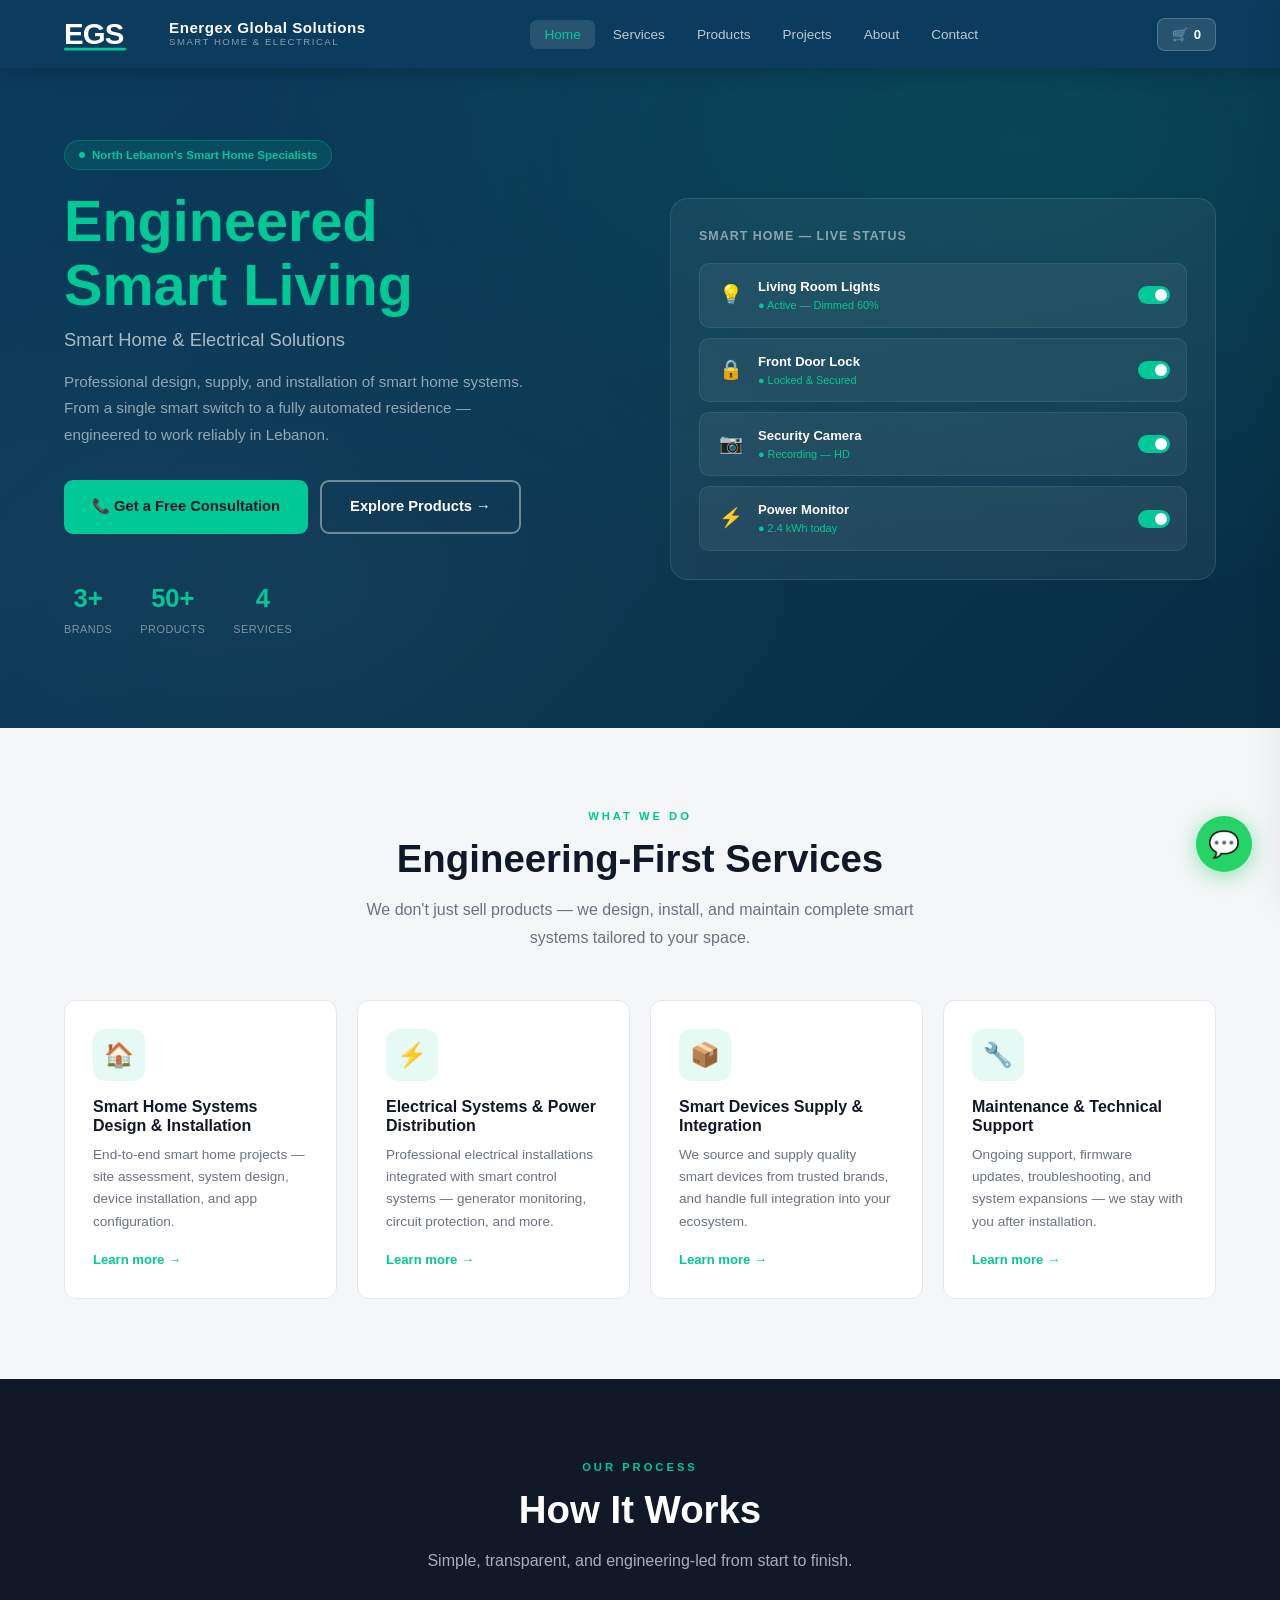
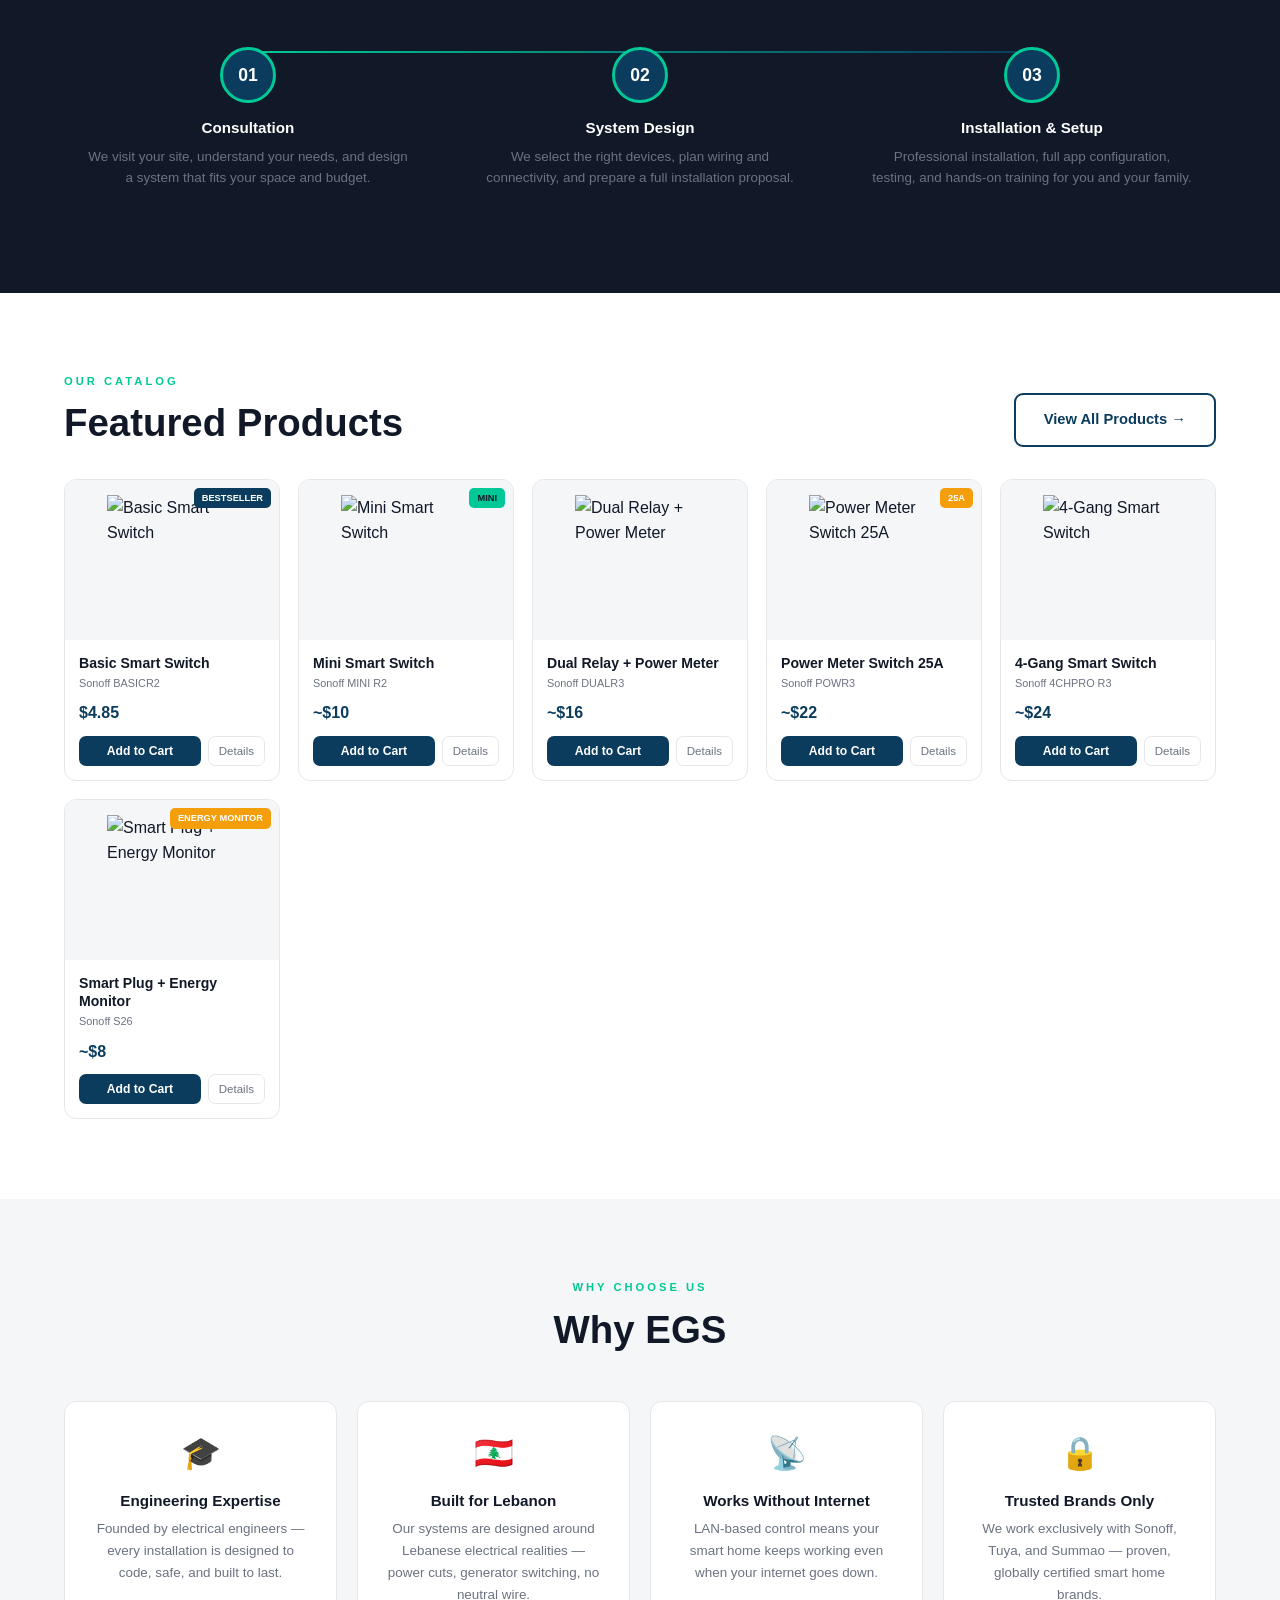
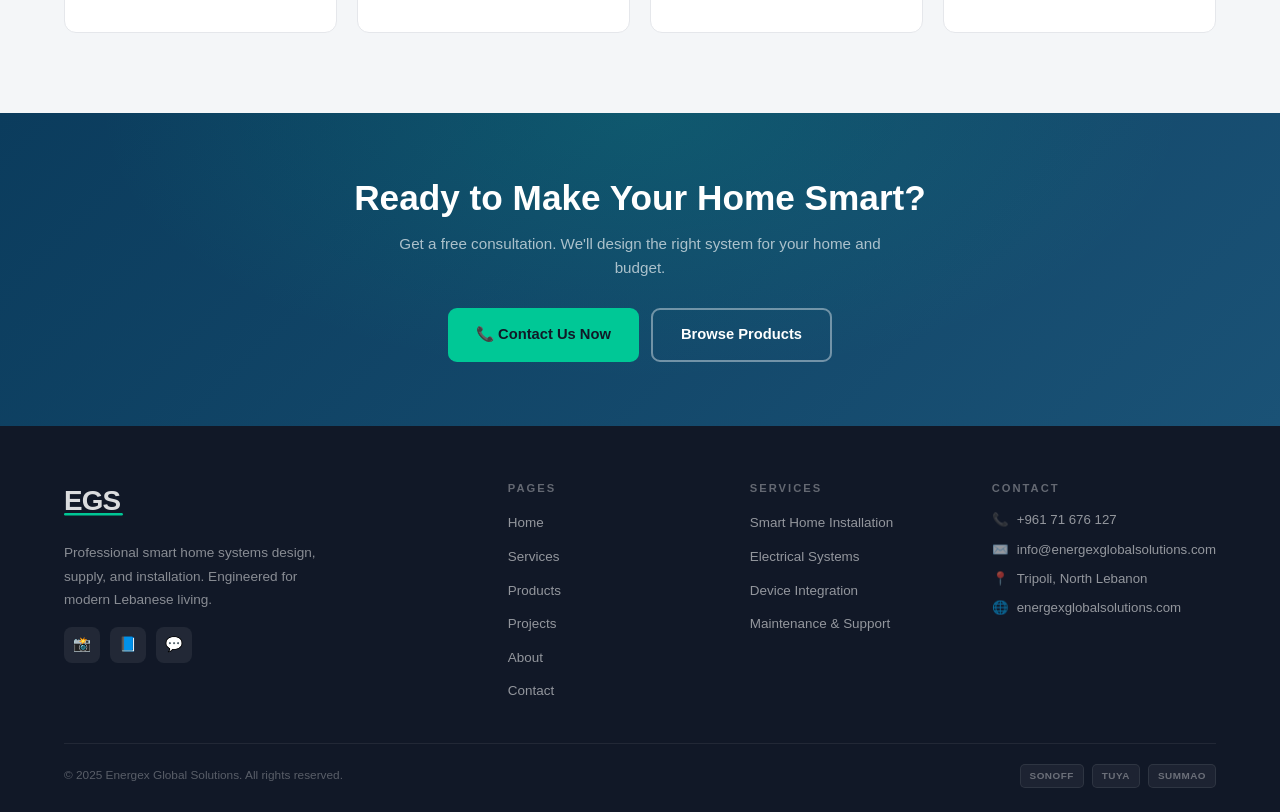
==== commit fb86c0a4: "Add files via upload" ====
--- a/index.html
+++ b/index.html
@@ -3,33 +3,16 @@
 <head>
 <meta charset="UTF-8"/>
 <meta name="viewport" content="width=device-width,initial-scale=1.0"/>
-<meta name="description" content="EGS Energex Global Solutions — Smart Home Systems Design, Supply & Installation in North Lebanon."/>
+<meta name="description" content="EGS Energex Global Solutions — Smart Home Systems Design, Supply & Installation in North Lebanon. Sonoff, Tuya, Summao products."/>
 <title>EGS — Energex Global Solutions | Smart Home Systems</title>
 <link rel="stylesheet" href="css/style.css"/>
 </head>
 <body>
 
-<nav id="navbar">
-  <div class="nav-inner">
-    <a href="index.html" class="nav-logo">
-      <img src="images/EGS-logo.jpg" alt="EGS Logo" class="nav-logo-svg">
-      <div class="nav-logo-text">
-        <strong>Energex Global Solutions</strong>
-        <span>Smart Engineering</span>
-      </div>
-    </a>
-    <div class="nav-links">
-      <a href="index.html" class="active">Home</a>
-      <a href="about.html">About</a>
-      <a href="services.html">Services</a>
-      <a href="products.html">Products</a>
-      <a href="contact.html" class="nav-cta">Consultation</a>
-    </div>
-  </div>
-</nav>
-
-<section class="hero tech-hero">
-  <div class="hero-overlay"></div>
+<nav id="navbar"></nav>
+
+<!-- HERO -->
+<section class="hero">
   <div class="container">
     <div class="hero-grid">
       <div class="hero-left">
@@ -37,25 +20,34 @@
           <span class="hero-dot"></span>
           North Lebanon's Smart Home Specialists
         </div>
-        <h1>Engineered<br/><span class="text-green">Smart Living</span></h1>
-        <p class="hero-sub">Smart Home & Electrical Solutions</p>
-        <p class="hero-desc">Professional design, supply, and installation of smart home systems. From a single smart switch to a fully automated residence — engineered to work reliably in Lebanon.</p>
+        <h1>
+          <span class="en">Engineered<br/><span class="text-green">Smart Living</span></span>
+          <span class="ar-t">أنظمة المنازل<br/><span class="text-green">الذكية</span></span>
+        </h1>
+        <p class="hero-sub">
+          <span class="en">Smart Home & Electrical Solutions</span>
+          <span class="ar-t">حلول المنازل الذكية والكهربائية</span>
+        </p>
+        <p class="hero-desc">
+          <span class="en">Professional design, supply, and installation of smart home systems. From a single smart switch to a fully automated residence — engineered to work reliably in Lebanon.</span>
+          <span class="ar-t">تصميم وتوريد وتركيب أنظمة المنازل الذكية. من مفتاح واحد إلى منزل مؤتمت بالكامل — مهندس للعمل بشكل موثوق في لبنان.</span>
+        </p>
         <div class="hero-btns">
           <a href="contact.html" class="btn btn-primary">📞 Get a Free Consultation</a>
           <a href="products.html" class="btn btn-outline">Explore Products →</a>
         </div>
         <div class="hero-stats">
           <div class="hero-stat">
-            <div class="hero-stat-val">Sonoff</div>
-            <div class="hero-stat-lbl">Partner</div>
+            <div class="hero-stat-val">3+</div>
+            <div class="hero-stat-lbl">Brands</div>
           </div>
           <div class="hero-stat">
-            <div class="hero-stat-val">Tuya</div>
-            <div class="hero-stat-lbl">Certified</div>
+            <div class="hero-stat-val">50+</div>
+            <div class="hero-stat-lbl">Products</div>
           </div>
           <div class="hero-stat">
-            <div class="hero-stat-val">Summao</div>
-            <div class="hero-stat-lbl">Dealer</div>
+            <div class="hero-stat-val">4</div>
+            <div class="hero-stat-lbl">Services</div>
           </div>
         </div>
       </div>
@@ -80,6 +72,14 @@
               <div class="hero-device-toggle"></div>
             </div>
             <div class="hero-device">
+              <div class="hero-device-ico">📷</div>
+              <div class="hero-device-info">
+                <div class="hero-device-name">Security Camera</div>
+                <div class="hero-device-status">● Recording — HD</div>
+              </div>
+              <div class="hero-device-toggle"></div>
+            </div>
+            <div class="hero-device">
               <div class="hero-device-ico">⚡</div>
               <div class="hero-device-info">
                 <div class="hero-device-name">Power Monitor</div>
@@ -94,47 +94,145 @@
   </div>
 </section>
 
+<!-- SERVICES OVERVIEW -->
 <section class="section section-light">
   <div class="container">
     <div class="text-center">
-      <span class="eyebrow">Real Scenarios</span>
-      <h2 class="section-title">Sound Familiar?</h2>
-      <p class="section-sub" style="margin:0 auto;">These are real problems Lebanese homeowners face every day. Smart home solves all of them.</p>
-    </div>
-    <div class="cases-grid">
-      <div class="case-card">
-        <div class="case-ico-wrap" style="background:rgba(192,57,43,.1);">🔌</div>
-        <div class="case-problem">The Problem</div>
-        <div class="case-title">"The generator is overloading at 2am"</div>
-        <p class="case-desc">You wake up every night to turn off ACs manually. You're losing sleep and wasting fuel.</p>
-        <div class="case-solution">✅ EGS Solution: Smart switches auto-cut heavy loads when generator kicks in. Zero intervention needed.</div>
-      </div>
-      <div class="case-card">
-        <div class="case-ico-wrap" style="background:rgba(30,77,160,.1);">❄️</div>
-        <div class="case-problem">The Problem</div>
-        <div class="case-title">"I left the AC on — I'm already at work"</div>
-        <p class="case-desc">Your electricity bill is running while you're not home. No way to turn it off remotely.</p>
-        <div class="case-solution">✅ EGS Solution: Open your phone, tap once. AC off. From anywhere in the world.</div>
-      </div>
-      <div class="case-card">
-        <div class="case-ico-wrap" style="background:rgba(46,125,82,.1);">🚪</div>
-        <div class="case-problem">The Problem</div>
-        <div class="case-title">"Who rang the doorbell? I'm upstairs"</div>
-        <p class="case-desc">You have to go downstairs every time someone rings. No way to see who it is without opening the door.</p>
-        <div class="case-solution">✅ EGS Solution: Smart video doorbell shows you exactly who's there on your phone before you open.</div>
-      </div>
-    </div>
-  </div>
-</section>
-
-<footer id="footer">
-  <div class="container">
-    <div class="footer-bottom">
-      <p class="footer-copy">© 2026 EGS Energex Global Solutions. All rights reserved.</p>
-    </div>
-  </div>
-</footer>
-
+      <span class="eyebrow">What We Do</span>
+      <h2 class="section-title">
+        <span class="en">Engineering-First Services</span>
+        <span class="ar-t">خدمات هندسية متكاملة</span>
+      </h2>
+      <p class="section-sub" style="margin:0 auto;">
+        <span class="en">We don't just sell products — we design, install, and maintain complete smart systems tailored to your space.</span>
+        <span class="ar-t">لا نبيع منتجات فقط — نصمم ونركب ونصون أنظمة ذكية متكاملة.</span>
+      </p>
+    </div>
+    <div class="services-grid">
+      <div class="service-card">
+        <div class="service-icon">🏠</div>
+        <h3>Smart Home Systems Design & Installation</h3>
+        <p>End-to-end smart home projects — site assessment, system design, device installation, and app configuration.</p>
+        <a href="services.html" class="service-link">Learn more →</a>
+      </div>
+      <div class="service-card">
+        <div class="service-icon">⚡</div>
+        <h3>Electrical Systems & Power Distribution</h3>
+        <p>Professional electrical installations integrated with smart control systems — generator monitoring, circuit protection, and more.</p>
+        <a href="services.html" class="service-link">Learn more →</a>
+      </div>
+      <div class="service-card">
+        <div class="service-icon">📦</div>
+        <h3>Smart Devices Supply & Integration</h3>
+        <p>We source and supply quality smart devices from trusted brands, and handle full integration into your ecosystem.</p>
+        <a href="services.html" class="service-link">Learn more →</a>
+      </div>
+      <div class="service-card">
+        <div class="service-icon">🔧</div>
+        <h3>Maintenance & Technical Support</h3>
+        <p>Ongoing support, firmware updates, troubleshooting, and system expansions — we stay with you after installation.</p>
+        <a href="services.html" class="service-link">Learn more →</a>
+      </div>
+    </div>
+  </div>
+</section>
+
+<!-- HOW IT WORKS -->
+<section class="section section-dark">
+  <div class="container">
+    <div class="text-center">
+      <span class="eyebrow">Our Process</span>
+      <h2 class="section-title">How It Works</h2>
+      <p class="section-sub" style="margin:0 auto;">Simple, transparent, and engineering-led from start to finish.</p>
+    </div>
+    <div class="how-steps">
+      <div class="how-step">
+        <div class="how-num">01</div>
+        <h3>Consultation</h3>
+        <p>We visit your site, understand your needs, and design a system that fits your space and budget.</p>
+      </div>
+      <div class="how-step">
+        <div class="how-num">02</div>
+        <h3>System Design</h3>
+        <p>We select the right devices, plan wiring and connectivity, and prepare a full installation proposal.</p>
+      </div>
+      <div class="how-step">
+        <div class="how-num">03</div>
+        <h3>Installation & Setup</h3>
+        <p>Professional installation, full app configuration, testing, and hands-on training for you and your family.</p>
+      </div>
+    </div>
+  </div>
+</section>
+
+<!-- FEATURED PRODUCTS -->
+<section class="section">
+  <div class="container">
+    <div style="display:flex;align-items:flex-end;justify-content:space-between;flex-wrap:wrap;gap:16px;margin-bottom:32px;">
+      <div>
+        <span class="eyebrow">Our Catalog</span>
+        <h2 class="section-title" style="margin-bottom:0">
+          <span class="en">Featured Products</span>
+          <span class="ar-t">منتجات مميزة</span>
+        </h2>
+      </div>
+      <a href="products.html" class="btn btn-ghost">View All Products →</a>
+    </div>
+    <div class="products-grid" id="featuredGrid"></div>
+  </div>
+</section>
+
+<!-- WHY EGS -->
+<section class="section section-light">
+  <div class="container">
+    <div class="text-center">
+      <span class="eyebrow">Why Choose Us</span>
+      <h2 class="section-title">
+        <span class="en">Why EGS</span>
+        <span class="ar-t">لماذا EGS</span>
+      </h2>
+    </div>
+    <div class="why-grid">
+      <div class="why-card">
+        <div class="why-icon">🎓</div>
+        <h3>Engineering Expertise</h3>
+        <p>Founded by electrical engineers — every installation is designed to code, safe, and built to last.</p>
+      </div>
+      <div class="why-card">
+        <div class="why-icon">🇱🇧</div>
+        <h3>Built for Lebanon</h3>
+        <p>Our systems are designed around Lebanese electrical realities — power cuts, generator switching, no neutral wire.</p>
+      </div>
+      <div class="why-card">
+        <div class="why-icon">📡</div>
+        <h3>Works Without Internet</h3>
+        <p>LAN-based control means your smart home keeps working even when your internet goes down.</p>
+      </div>
+      <div class="why-card">
+        <div class="why-icon">🔒</div>
+        <h3>Trusted Brands Only</h3>
+        <p>We work exclusively with Sonoff, Tuya, and Summao — proven, globally certified smart home brands.</p>
+      </div>
+    </div>
+  </div>
+</section>
+
+<!-- CTA -->
+<section class="cta-banner">
+  <div class="container">
+    <h2>Ready to Make Your Home Smart?</h2>
+    <p>Get a free consultation. We'll design the right system for your home and budget.</p>
+    <div class="btn-group">
+      <a href="contact.html" class="btn btn-primary">📞 Contact Us Now</a>
+      <a href="products.html" class="btn btn-outline">Browse Products</a>
+    </div>
+  </div>
+</section>
+
+<footer id="footer"></footer>
+
+<script src="js/products.js"></script>
 <script src="js/nav.js"></script>
+<script src="js/app.js"></script>
 </body>
 </html>
--- a/css/style.css
+++ b/css/style.css
@@ -40,7 +40,56 @@
   --radius:     12px;
   --radius-lg:  18px;
 }
-
+/* ALL OLD STYLES REMAINING, ADDING/UPDATING THESE: */
+
+:root {
+  --blue:       #0B3C5D;
+  --blue-dark:  #082d45;
+  --green:      #00C896;
+  --white:      #ffffff;
+  --light:      #F4F6F8;
+  --gray:       #6B7280;
+  --dark:       #111827;
+  --border:     #E5E7EB;
+  --radius:     12px;
+}
+
+/* Hide Arabic completely */
+.ar-t, .lang-btn, [dir="rtl"] { display: none !important; }
+
+/* Modern Tech Hero */
+.tech-hero {
+  position: relative;
+  background: var(--blue-dark);
+  overflow: hidden;
+}
+.hero-overlay {
+  position: absolute;
+  top: 0; left: 0; width: 100%; height: 100%;
+  background: 
+    radial-gradient(circle at 80% 20%, rgba(0,200,150,0.15) 0%, transparent 50%),
+    linear-gradient(135deg, var(--blue) 0%, var(--blue-dark) 100%);
+  z-index: 0;
+}
+
+/* Real Scenario Cards */
+.cases-grid { display: grid; grid-template-columns: repeat(auto-fit, minmax(300px, 1fr)); gap: 24px; margin-top: 40px; }
+.case-card { background: white; padding: 30px; border-radius: 12px; border: 1px solid var(--border); box-shadow: 0 4px 12px rgba(0,0,0,0.05); }
+.case-ico-wrap { width: 50px; height: 50px; border-radius: 50%; display: flex; align-items: center; justify-content: center; margin-bottom: 15px; font-size: 1.5rem; }
+.case-problem { color: #e74c3c; font-weight: 800; font-size: 0.7rem; text-transform: uppercase; letter-spacing: 1px; }
+.case-title { font-weight: 700; margin: 5px 0 10px; font-size: 1.1rem; color: var(--dark); }
+.case-desc { font-size: 0.9rem; color: var(--gray); margin-bottom: 15px; line-height: 1.6; }
+.case-solution { background: #f0fff4; color: #27ae60; padding: 12px; border-radius: 8px; font-size: 0.85rem; font-weight: 600; }
+
+/* FAQ Toggle Styling */
+.faq-list { max-width: 800px; margin: 40px auto 0; }
+.faq-item { border-bottom: 1px solid var(--border); }
+.faq-q { padding: 20px; display: flex; justify-content: space-between; cursor: pointer; font-weight: 700; color: var(--blue); align-items: center; }
+.faq-a { max-height: 0; overflow: hidden; transition: all 0.3s ease; padding: 0 20px; color: var(--gray); font-size: 0.9rem; }
+.faq-item.open .faq-a { max-height: 300px; padding-bottom: 20px; }
+
+/* Logo Adjustment */
+.nav-logo-svg { height: 45px; width: auto; }
 /* ── RESET ── */
 *, *::before, *::after { margin:0; padding:0; box-sizing:border-box; }
 html { scroll-behavior:smooth; }
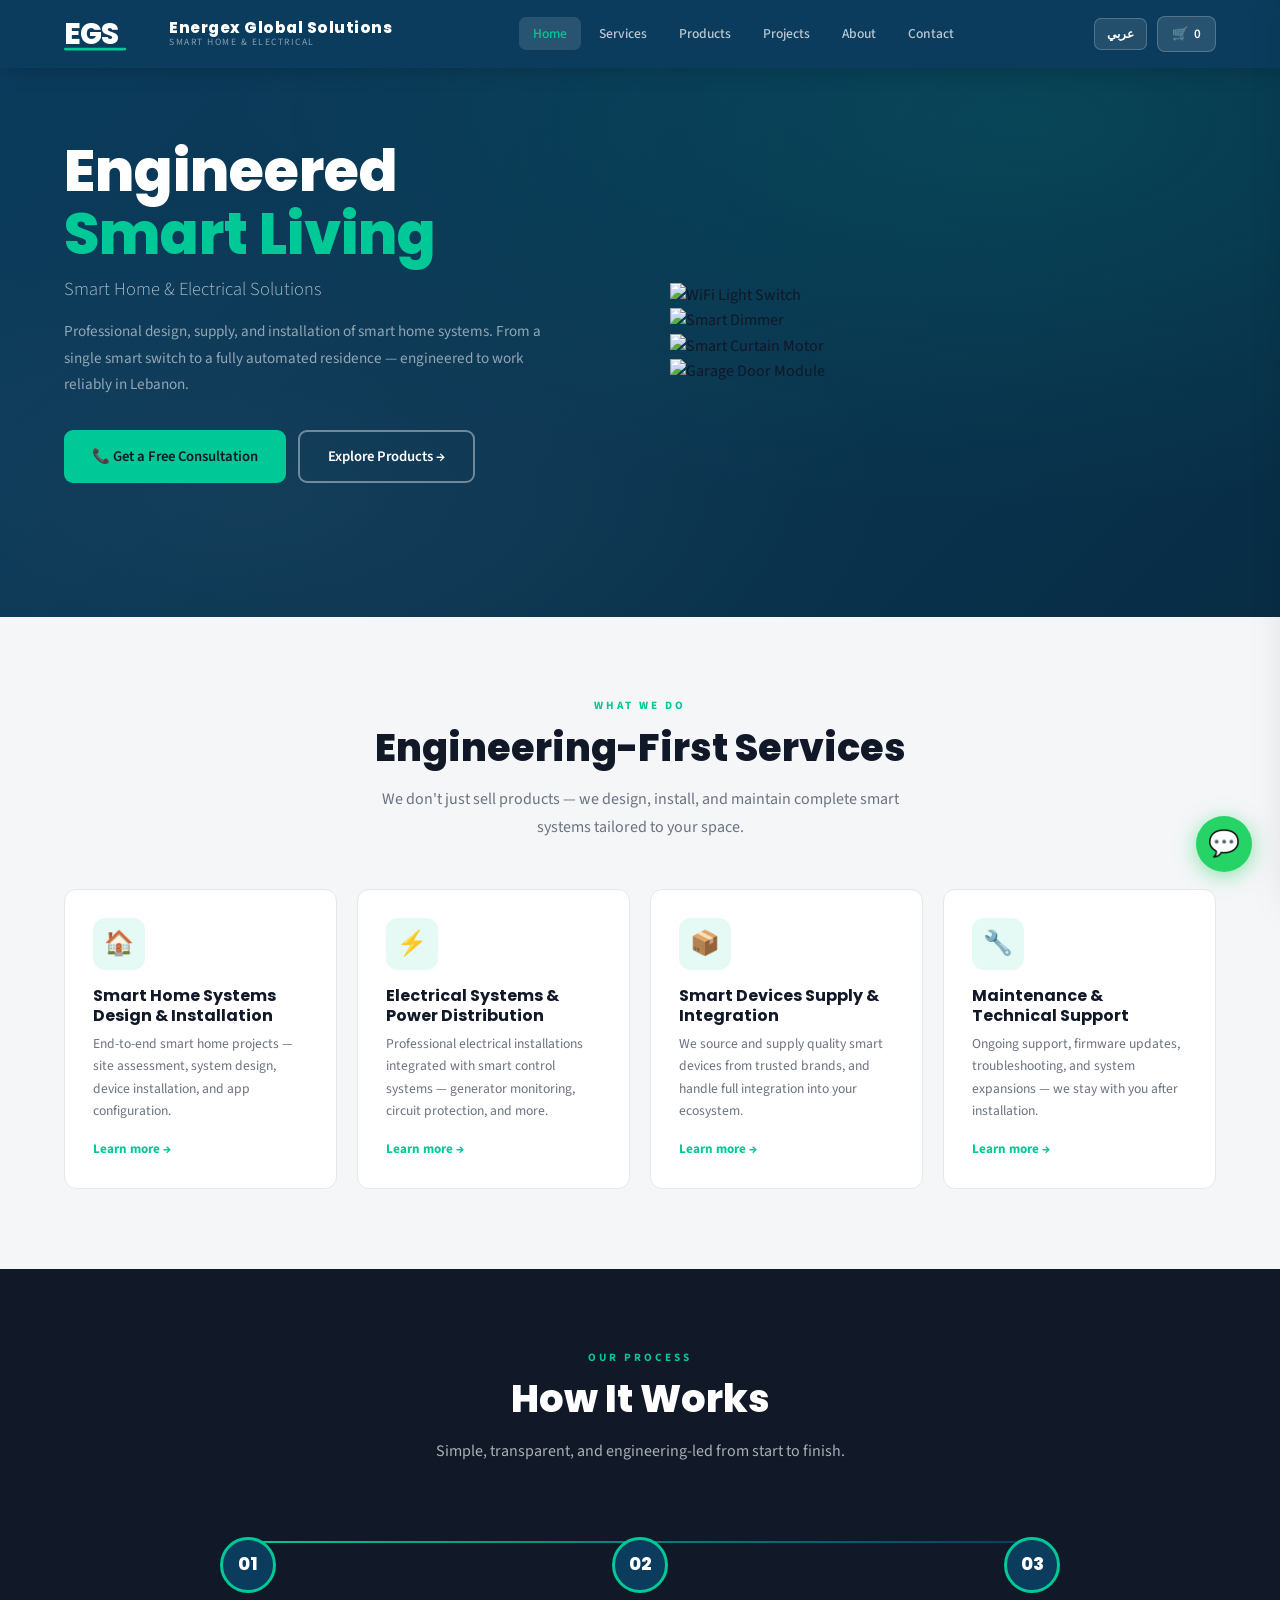
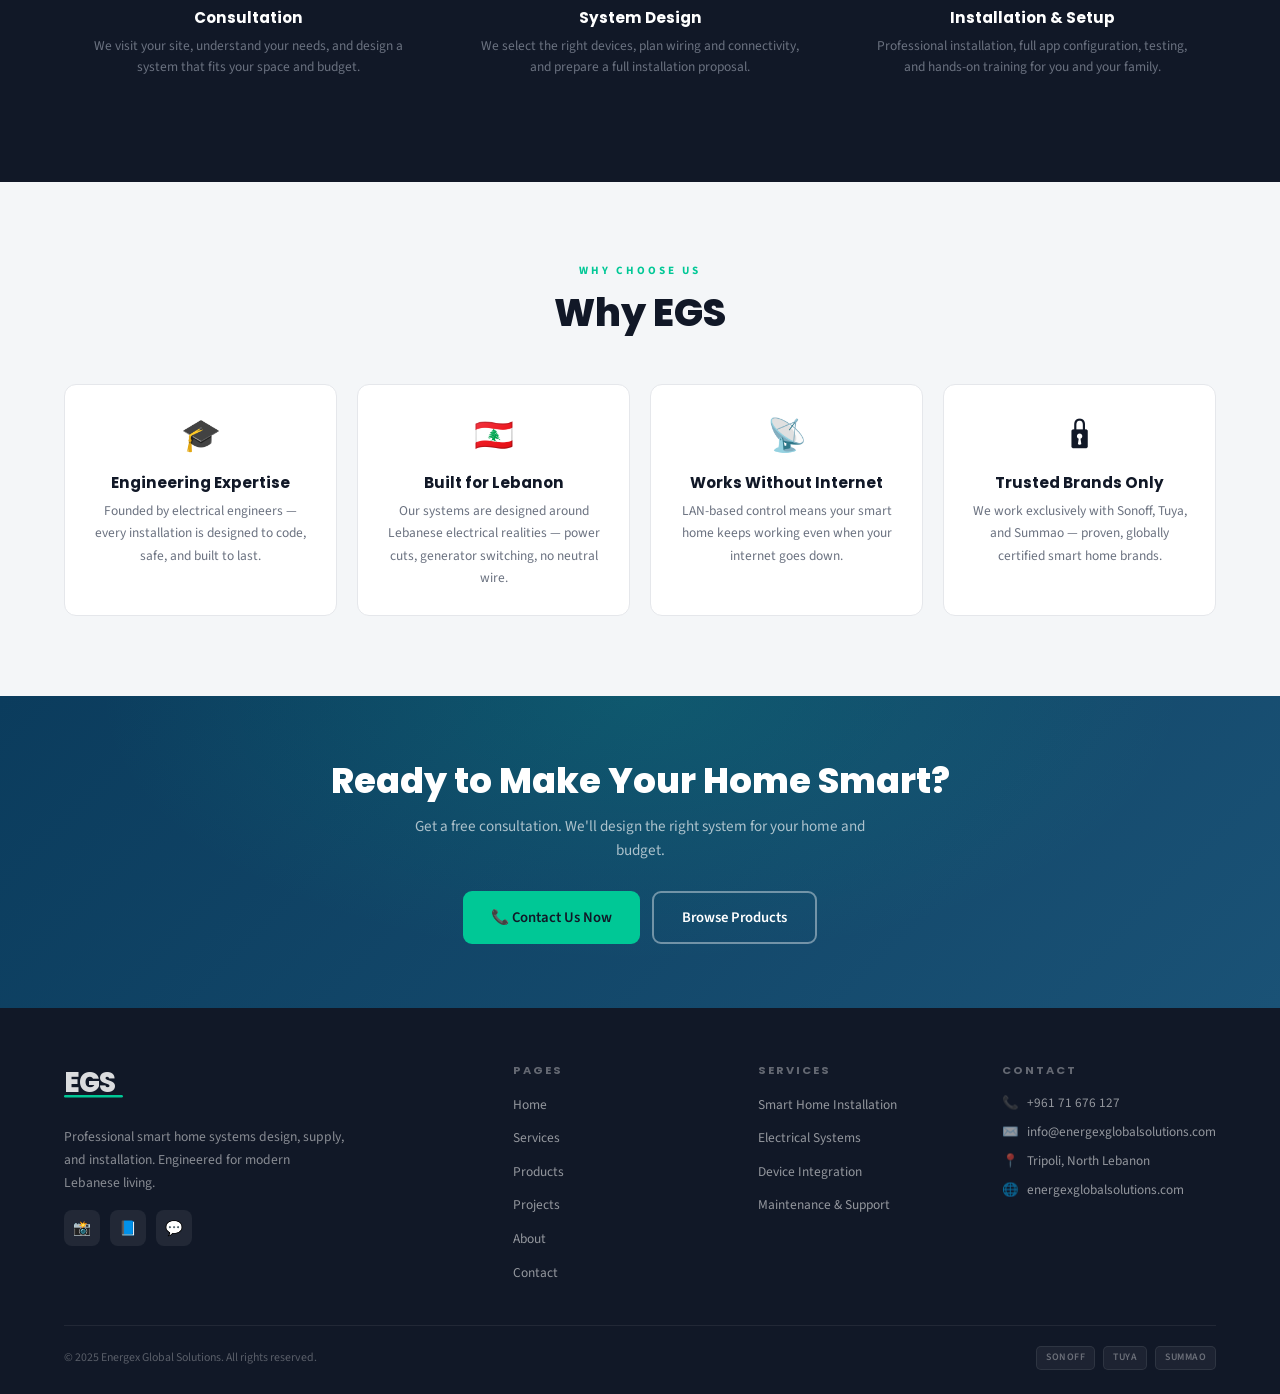
==== commit 0f18ae51: "Update index.html" ====
--- a/index.html
+++ b/index.html
@@ -1,5 +1,5 @@
 <!DOCTYPE html>
-<html lang="en" dir="ltr">
+<html lang="en">
 <head>
 <meta charset="UTF-8"/>
 <meta name="viewport" content="width=device-width,initial-scale=1.0"/>
@@ -9,85 +9,51 @@
 </head>
 <body>
 
-<nav id="navbar"></nav>
+<!-- NAVBAR -->
+<nav id="navbar">
+  <div class="nav-container">
+    <a href="index.html" class="nav-logo">
+      <img src="images/EGS-logo.jpg" alt="EGS Logo" />
+      <span>EGS</span>
+    </a>
+    <ul class="nav-links">
+      <li><a href="index.html">Home</a></li>
+      <li><a href="about.html">About</a></li>
+      <li><a href="services.html">Services</a></li>
+      <li><a href="products.html">Products</a></li>
+      <li><a href="contact.html">Contact</a></li>
+    </ul>
+  </div>
+</nav>
 
 <!-- HERO -->
 <section class="hero">
   <div class="container">
     <div class="hero-grid">
       <div class="hero-left">
-        <div class="hero-pill">
-          <span class="hero-dot"></span>
-          North Lebanon's Smart Home Specialists
-        </div>
-        <h1>
-          <span class="en">Engineered<br/><span class="text-green">Smart Living</span></span>
-          <span class="ar-t">أنظمة المنازل<br/><span class="text-green">الذكية</span></span>
-        </h1>
-        <p class="hero-sub">
-          <span class="en">Smart Home & Electrical Solutions</span>
-          <span class="ar-t">حلول المنازل الذكية والكهربائية</span>
-        </p>
+        <h1>Engineered<br/><span class="text-green">Smart Living</span></h1>
+        <p class="hero-sub">Smart Home & Electrical Solutions</p>
         <p class="hero-desc">
-          <span class="en">Professional design, supply, and installation of smart home systems. From a single smart switch to a fully automated residence — engineered to work reliably in Lebanon.</span>
-          <span class="ar-t">تصميم وتوريد وتركيب أنظمة المنازل الذكية. من مفتاح واحد إلى منزل مؤتمت بالكامل — مهندس للعمل بشكل موثوق في لبنان.</span>
+          Professional design, supply, and installation of smart home systems. From a single smart switch to a fully automated residence — engineered to work reliably in Lebanon.
         </p>
         <div class="hero-btns">
           <a href="contact.html" class="btn btn-primary">📞 Get a Free Consultation</a>
           <a href="products.html" class="btn btn-outline">Explore Products →</a>
         </div>
-        <div class="hero-stats">
-          <div class="hero-stat">
-            <div class="hero-stat-val">3+</div>
-            <div class="hero-stat-lbl">Brands</div>
-          </div>
-          <div class="hero-stat">
-            <div class="hero-stat-val">50+</div>
-            <div class="hero-stat-lbl">Products</div>
-          </div>
-          <div class="hero-stat">
-            <div class="hero-stat-val">4</div>
-            <div class="hero-stat-lbl">Services</div>
-          </div>
-        </div>
       </div>
       <div class="hero-right">
-        <div class="hero-visual">
-          <div class="hero-visual-title">Smart Home — Live Status</div>
-          <div class="hero-device-list">
-            <div class="hero-device">
-              <div class="hero-device-ico">💡</div>
-              <div class="hero-device-info">
-                <div class="hero-device-name">Living Room Lights</div>
-                <div class="hero-device-status">● Active — Dimmed 60%</div>
-              </div>
-              <div class="hero-device-toggle"></div>
-            </div>
-            <div class="hero-device">
-              <div class="hero-device-ico">🔒</div>
-              <div class="hero-device-info">
-                <div class="hero-device-name">Front Door Lock</div>
-                <div class="hero-device-status">● Locked & Secured</div>
-              </div>
-              <div class="hero-device-toggle"></div>
-            </div>
-            <div class="hero-device">
-              <div class="hero-device-ico">📷</div>
-              <div class="hero-device-info">
-                <div class="hero-device-name">Security Camera</div>
-                <div class="hero-device-status">● Recording — HD</div>
-              </div>
-              <div class="hero-device-toggle"></div>
-            </div>
-            <div class="hero-device">
-              <div class="hero-device-ico">⚡</div>
-              <div class="hero-device-info">
-                <div class="hero-device-name">Power Monitor</div>
-                <div class="hero-device-status">● 2.4 kWh today</div>
-              </div>
-              <div class="hero-device-toggle"></div>
-            </div>
-          </div>
+        <!-- Floating product images -->
+        <div class="floating-product" style="--i:1;">
+          <img src="images/product1.jpg" alt="WiFi Light Switch">
+        </div>
+        <div class="floating-product" style="--i:2;">
+          <img src="images/product2.jpg" alt="Smart Dimmer">
+        </div>
+        <div class="floating-product" style="--i:3;">
+          <img src="images/product3.jpg" alt="Smart Curtain Motor">
+        </div>
+        <div class="floating-product" style="--i:4;">
+          <img src="images/product4.jpg" alt="Garage Door Module">
         </div>
       </div>
     </div>
@@ -99,13 +65,9 @@
   <div class="container">
     <div class="text-center">
       <span class="eyebrow">What We Do</span>
-      <h2 class="section-title">
-        <span class="en">Engineering-First Services</span>
-        <span class="ar-t">خدمات هندسية متكاملة</span>
-      </h2>
+      <h2 class="section-title">Engineering-First Services</h2>
       <p class="section-sub" style="margin:0 auto;">
-        <span class="en">We don't just sell products — we design, install, and maintain complete smart systems tailored to your space.</span>
-        <span class="ar-t">لا نبيع منتجات فقط — نصمم ونركب ونصون أنظمة ذكية متكاملة.</span>
+        We don't just sell products — we design, install, and maintain complete smart systems tailored to your space.
       </p>
     </div>
     <div class="services-grid">
@@ -165,32 +127,12 @@
   </div>
 </section>
 
-<!-- FEATURED PRODUCTS -->
-<section class="section">
-  <div class="container">
-    <div style="display:flex;align-items:flex-end;justify-content:space-between;flex-wrap:wrap;gap:16px;margin-bottom:32px;">
-      <div>
-        <span class="eyebrow">Our Catalog</span>
-        <h2 class="section-title" style="margin-bottom:0">
-          <span class="en">Featured Products</span>
-          <span class="ar-t">منتجات مميزة</span>
-        </h2>
-      </div>
-      <a href="products.html" class="btn btn-ghost">View All Products →</a>
-    </div>
-    <div class="products-grid" id="featuredGrid"></div>
-  </div>
-</section>
-
 <!-- WHY EGS -->
 <section class="section section-light">
   <div class="container">
     <div class="text-center">
       <span class="eyebrow">Why Choose Us</span>
-      <h2 class="section-title">
-        <span class="en">Why EGS</span>
-        <span class="ar-t">لماذا EGS</span>
-      </h2>
+      <h2 class="section-title">Why EGS</h2>
     </div>
     <div class="why-grid">
       <div class="why-card">
--- a/css/style.css
+++ b/css/style.css
@@ -2,25 +2,7 @@
    EGS — Energex Global Solutions
    Design System
    ============================================================ */
-/* Par défaut, on cache tout ce qui est arabe */
-.ar-t {
-    display: none;
-}
-
-/* Quand le site passe en mode arabe, on cache l'anglais et on montre l'arabe */
-html[lang="ar"] .en {
-    display: none;
-}
-
-html[lang="ar"] .ar-t {
-    display: inline-block; /* ou block selon le design */
-}
-
-/* Optionnel : Inverser le sens de lecture pour l'arabe */
-html[lang="ar"] body {
-    direction: rtl;
-    text-align: right;
-}
+
 @import url('https://fonts.googleapis.com/css2?family=Poppins:wght@300;400;500;600;700;800&family=Source+Sans+3:wght@300;400;500;600;700&family=Noto+Naskh+Arabic:wght@400;500;600;700&display=swap');
 
 /* ── VARIABLES ── */
@@ -40,56 +22,7 @@
   --radius:     12px;
   --radius-lg:  18px;
 }
-/* ALL OLD STYLES REMAINING, ADDING/UPDATING THESE: */
-
-:root {
-  --blue:       #0B3C5D;
-  --blue-dark:  #082d45;
-  --green:      #00C896;
-  --white:      #ffffff;
-  --light:      #F4F6F8;
-  --gray:       #6B7280;
-  --dark:       #111827;
-  --border:     #E5E7EB;
-  --radius:     12px;
-}
-
-/* Hide Arabic completely */
-.ar-t, .lang-btn, [dir="rtl"] { display: none !important; }
-
-/* Modern Tech Hero */
-.tech-hero {
-  position: relative;
-  background: var(--blue-dark);
-  overflow: hidden;
-}
-.hero-overlay {
-  position: absolute;
-  top: 0; left: 0; width: 100%; height: 100%;
-  background: 
-    radial-gradient(circle at 80% 20%, rgba(0,200,150,0.15) 0%, transparent 50%),
-    linear-gradient(135deg, var(--blue) 0%, var(--blue-dark) 100%);
-  z-index: 0;
-}
-
-/* Real Scenario Cards */
-.cases-grid { display: grid; grid-template-columns: repeat(auto-fit, minmax(300px, 1fr)); gap: 24px; margin-top: 40px; }
-.case-card { background: white; padding: 30px; border-radius: 12px; border: 1px solid var(--border); box-shadow: 0 4px 12px rgba(0,0,0,0.05); }
-.case-ico-wrap { width: 50px; height: 50px; border-radius: 50%; display: flex; align-items: center; justify-content: center; margin-bottom: 15px; font-size: 1.5rem; }
-.case-problem { color: #e74c3c; font-weight: 800; font-size: 0.7rem; text-transform: uppercase; letter-spacing: 1px; }
-.case-title { font-weight: 700; margin: 5px 0 10px; font-size: 1.1rem; color: var(--dark); }
-.case-desc { font-size: 0.9rem; color: var(--gray); margin-bottom: 15px; line-height: 1.6; }
-.case-solution { background: #f0fff4; color: #27ae60; padding: 12px; border-radius: 8px; font-size: 0.85rem; font-weight: 600; }
-
-/* FAQ Toggle Styling */
-.faq-list { max-width: 800px; margin: 40px auto 0; }
-.faq-item { border-bottom: 1px solid var(--border); }
-.faq-q { padding: 20px; display: flex; justify-content: space-between; cursor: pointer; font-weight: 700; color: var(--blue); align-items: center; }
-.faq-a { max-height: 0; overflow: hidden; transition: all 0.3s ease; padding: 0 20px; color: var(--gray); font-size: 0.9rem; }
-.faq-item.open .faq-a { max-height: 300px; padding-bottom: 20px; }
-
-/* Logo Adjustment */
-.nav-logo-svg { height: 45px; width: auto; }
+
 /* ── RESET ── */
 *, *::before, *::after { margin:0; padding:0; box-sizing:border-box; }
 html { scroll-behavior:smooth; }
@@ -1155,4 +1088,3 @@
   .values-grid { grid-template-columns:1fr; }
   .how-steps { grid-template-columns:1fr; }
 }
-
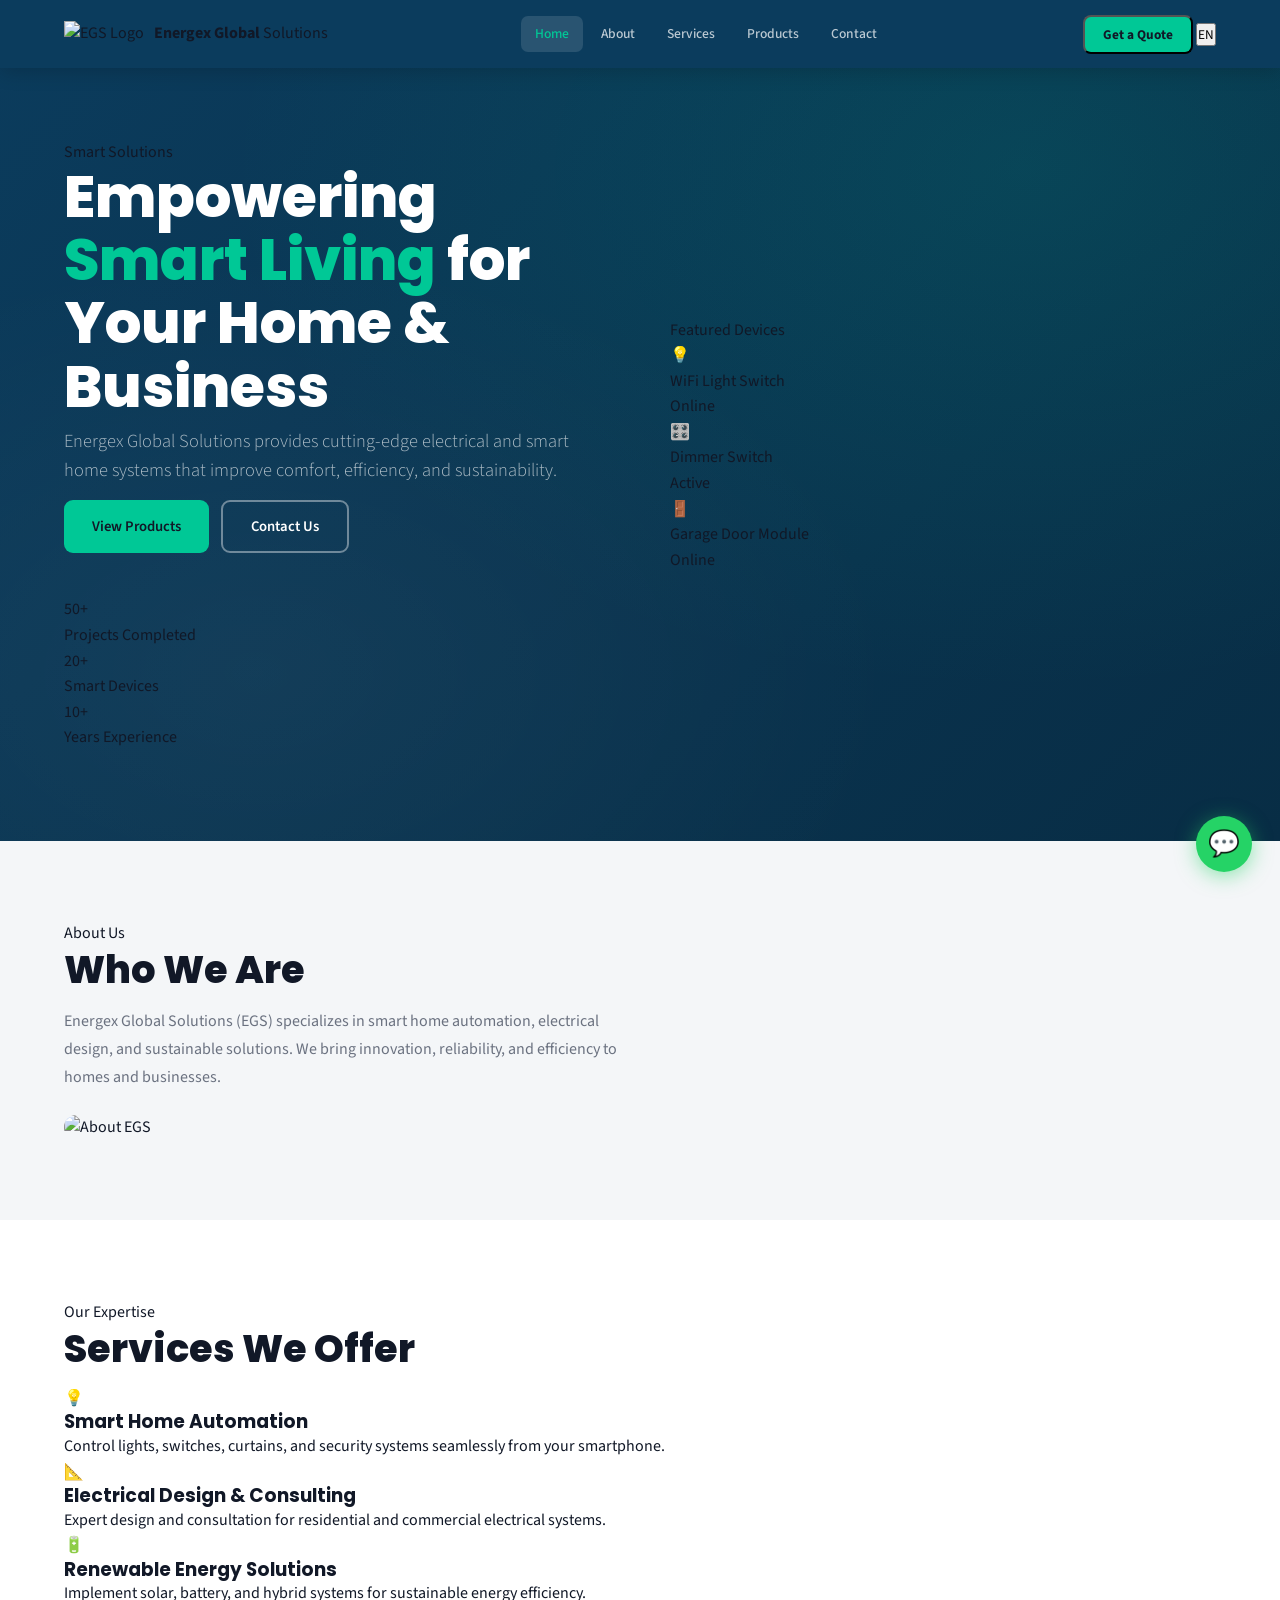
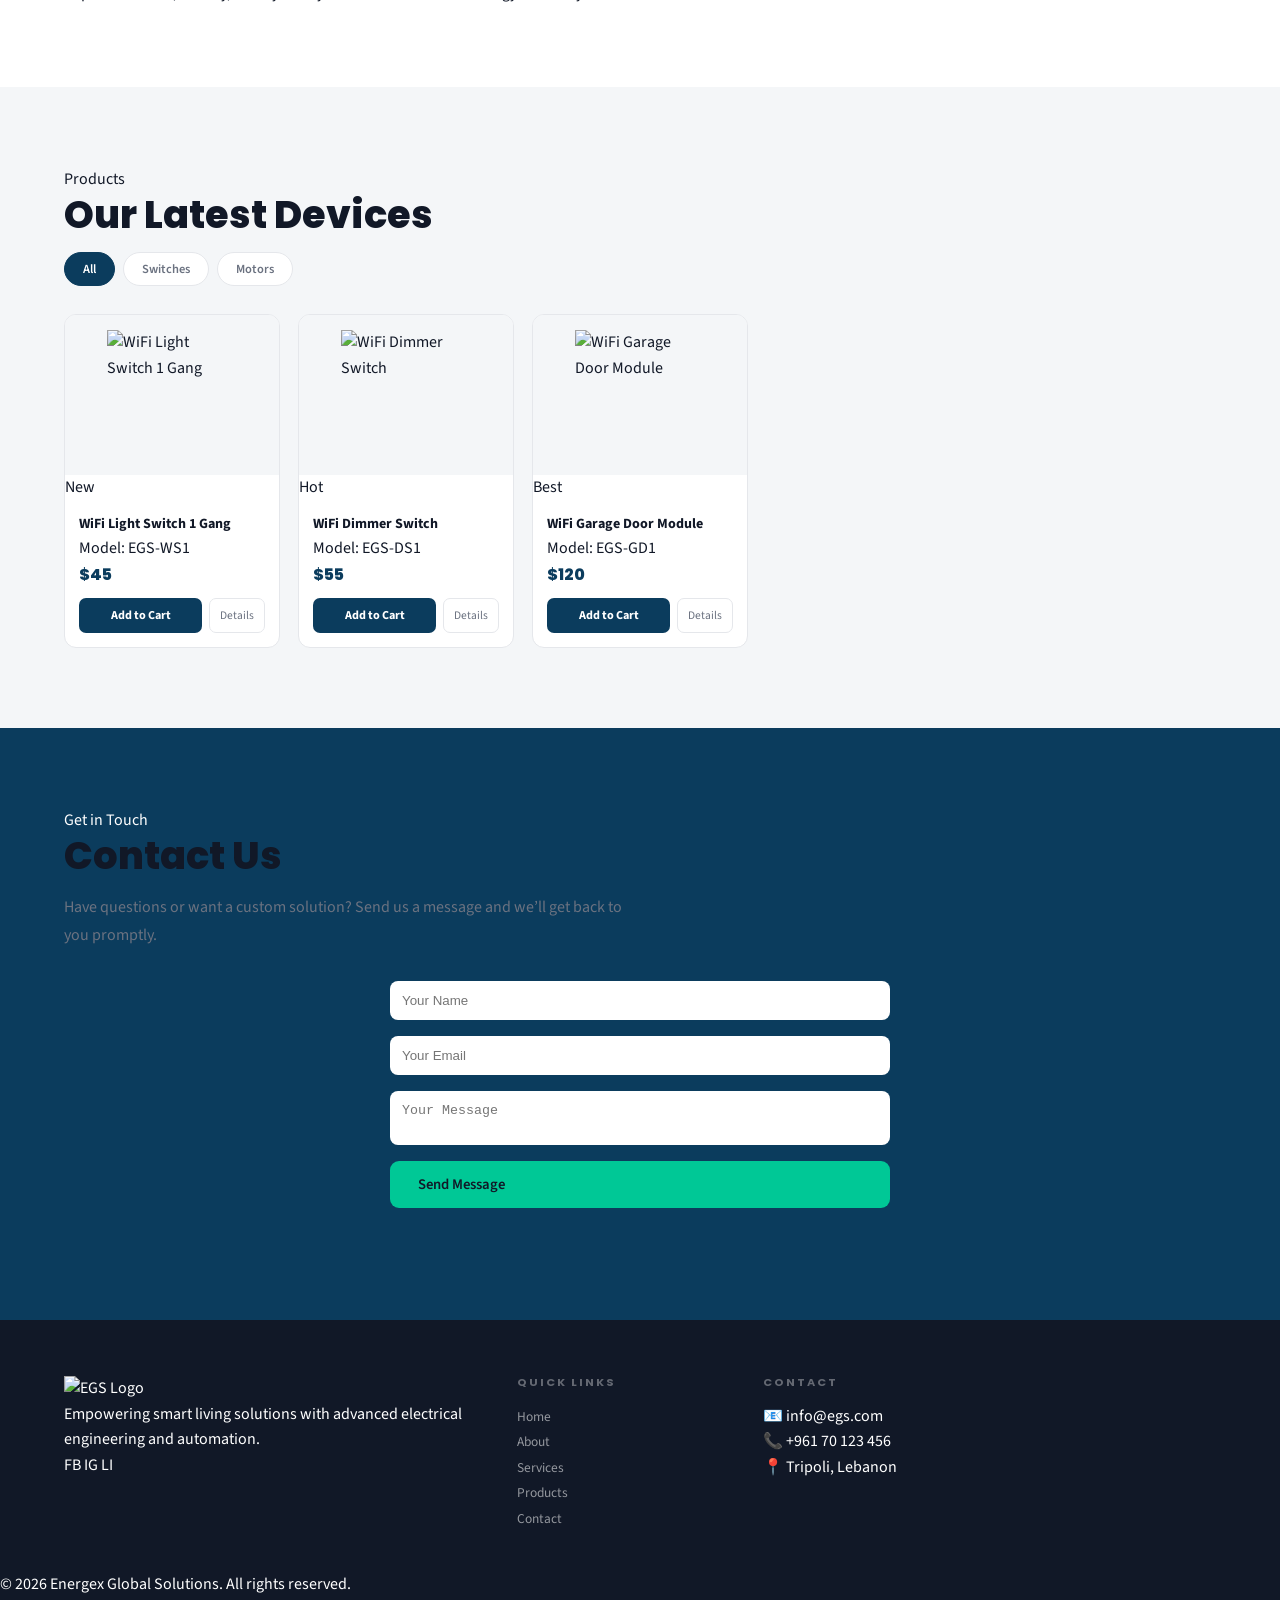
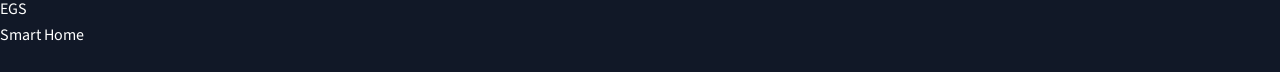
==== commit 76791115: "Update index.html" ====
--- a/index.html
+++ b/index.html
@@ -1,180 +1,266 @@
 <!DOCTYPE html>
 <html lang="en">
 <head>
-<meta charset="UTF-8"/>
-<meta name="viewport" content="width=device-width,initial-scale=1.0"/>
-<meta name="description" content="EGS Energex Global Solutions — Smart Home Systems Design, Supply & Installation in North Lebanon. Sonoff, Tuya, Summao products."/>
-<title>EGS — Energex Global Solutions | Smart Home Systems</title>
-<link rel="stylesheet" href="css/style.css"/>
+  <meta charset="UTF-8">
+  <meta name="viewport" content="width=device-width, initial-scale=1.0">
+  <title>Energex Global Solutions | Smart Home & Electrical Solutions</title>
+  <link rel="stylesheet" href="css/style.css">
+  <link rel="icon" href="favicon.ico">
 </head>
 <body>
 
-<!-- NAVBAR -->
-<nav id="navbar">
-  <div class="nav-container">
-    <a href="index.html" class="nav-logo">
-      <img src="images/EGS-logo.jpg" alt="EGS Logo" />
-      <span>EGS</span>
-    </a>
-    <ul class="nav-links">
-      <li><a href="index.html">Home</a></li>
-      <li><a href="about.html">About</a></li>
-      <li><a href="services.html">Services</a></li>
-      <li><a href="products.html">Products</a></li>
-      <li><a href="contact.html">Contact</a></li>
-    </ul>
-  </div>
-</nav>
-
-<!-- HERO -->
-<section class="hero">
-  <div class="container">
-    <div class="hero-grid">
+  <!-- NAVBAR -->
+  <header id="navbar">
+    <div class="nav-inner container">
+      <a href="#" class="nav-logo">
+        <img src="images/logo.svg" alt="EGS Logo" class="nav-logo-svg">
+        <div class="nav-logo-text">
+          <strong>Energex Global</strong>
+          <span>Solutions</span>
+        </div>
+      </a>
+      <nav class="nav-links">
+        <a href="#hero" class="active">Home</a>
+        <a href="#about">About</a>
+        <a href="#services">Services</a>
+        <a href="#products">Products</a>
+        <a href="#contact">Contact</a>
+      </nav>
+      <div class="nav-right">
+        <button class="nav-cta">Get a Quote</button>
+        <button class="lang-btn">EN</button>
+        <button class="hamburger">
+          <span></span>
+          <span></span>
+          <span></span>
+        </button>
+      </div>
+    </div>
+    <div class="mobile-menu">
+      <a href="#hero">Home</a>
+      <a href="#about">About</a>
+      <a href="#services">Services</a>
+      <a href="#products">Products</a>
+      <a href="#contact">Contact</a>
+    </div>
+  </header>
+
+  <!-- HERO -->
+  <section id="hero" class="hero">
+    <div class="container hero-grid">
       <div class="hero-left">
-        <h1>Engineered<br/><span class="text-green">Smart Living</span></h1>
-        <p class="hero-sub">Smart Home & Electrical Solutions</p>
-        <p class="hero-desc">
-          Professional design, supply, and installation of smart home systems. From a single smart switch to a fully automated residence — engineered to work reliably in Lebanon.
-        </p>
+        <span class="hero-pill">Smart Solutions</span>
+        <h1>Empowering <span>Smart Living</span> for Your Home & Business</h1>
+        <p class="hero-sub">Energex Global Solutions provides cutting-edge electrical and smart home systems that improve comfort, efficiency, and sustainability.</p>
         <div class="hero-btns">
-          <a href="contact.html" class="btn btn-primary">📞 Get a Free Consultation</a>
-          <a href="products.html" class="btn btn-outline">Explore Products →</a>
-        </div>
-      </div>
-      <div class="hero-right">
-        <!-- Floating product images -->
-        <div class="floating-product" style="--i:1;">
-          <img src="images/product1.jpg" alt="WiFi Light Switch">
-        </div>
-        <div class="floating-product" style="--i:2;">
-          <img src="images/product2.jpg" alt="Smart Dimmer">
-        </div>
-        <div class="floating-product" style="--i:3;">
-          <img src="images/product3.jpg" alt="Smart Curtain Motor">
-        </div>
-        <div class="floating-product" style="--i:4;">
-          <img src="images/product4.jpg" alt="Garage Door Module">
-        </div>
-      </div>
-    </div>
-  </div>
-</section>
-
-<!-- SERVICES OVERVIEW -->
-<section class="section section-light">
-  <div class="container">
-    <div class="text-center">
-      <span class="eyebrow">What We Do</span>
-      <h2 class="section-title">Engineering-First Services</h2>
-      <p class="section-sub" style="margin:0 auto;">
-        We don't just sell products — we design, install, and maintain complete smart systems tailored to your space.
-      </p>
-    </div>
-    <div class="services-grid">
-      <div class="service-card">
-        <div class="service-icon">🏠</div>
-        <h3>Smart Home Systems Design & Installation</h3>
-        <p>End-to-end smart home projects — site assessment, system design, device installation, and app configuration.</p>
-        <a href="services.html" class="service-link">Learn more →</a>
-      </div>
-      <div class="service-card">
-        <div class="service-icon">⚡</div>
-        <h3>Electrical Systems & Power Distribution</h3>
-        <p>Professional electrical installations integrated with smart control systems — generator monitoring, circuit protection, and more.</p>
-        <a href="services.html" class="service-link">Learn more →</a>
-      </div>
-      <div class="service-card">
-        <div class="service-icon">📦</div>
-        <h3>Smart Devices Supply & Integration</h3>
-        <p>We source and supply quality smart devices from trusted brands, and handle full integration into your ecosystem.</p>
-        <a href="services.html" class="service-link">Learn more →</a>
-      </div>
-      <div class="service-card">
-        <div class="service-icon">🔧</div>
-        <h3>Maintenance & Technical Support</h3>
-        <p>Ongoing support, firmware updates, troubleshooting, and system expansions — we stay with you after installation.</p>
-        <a href="services.html" class="service-link">Learn more →</a>
-      </div>
-    </div>
-  </div>
-</section>
-
-<!-- HOW IT WORKS -->
-<section class="section section-dark">
-  <div class="container">
-    <div class="text-center">
-      <span class="eyebrow">Our Process</span>
-      <h2 class="section-title">How It Works</h2>
-      <p class="section-sub" style="margin:0 auto;">Simple, transparent, and engineering-led from start to finish.</p>
-    </div>
-    <div class="how-steps">
-      <div class="how-step">
-        <div class="how-num">01</div>
-        <h3>Consultation</h3>
-        <p>We visit your site, understand your needs, and design a system that fits your space and budget.</p>
-      </div>
-      <div class="how-step">
-        <div class="how-num">02</div>
-        <h3>System Design</h3>
-        <p>We select the right devices, plan wiring and connectivity, and prepare a full installation proposal.</p>
-      </div>
-      <div class="how-step">
-        <div class="how-num">03</div>
-        <h3>Installation & Setup</h3>
-        <p>Professional installation, full app configuration, testing, and hands-on training for you and your family.</p>
-      </div>
-    </div>
-  </div>
-</section>
-
-<!-- WHY EGS -->
-<section class="section section-light">
-  <div class="container">
-    <div class="text-center">
-      <span class="eyebrow">Why Choose Us</span>
-      <h2 class="section-title">Why EGS</h2>
-    </div>
-    <div class="why-grid">
-      <div class="why-card">
-        <div class="why-icon">🎓</div>
-        <h3>Engineering Expertise</h3>
-        <p>Founded by electrical engineers — every installation is designed to code, safe, and built to last.</p>
-      </div>
-      <div class="why-card">
-        <div class="why-icon">🇱🇧</div>
-        <h3>Built for Lebanon</h3>
-        <p>Our systems are designed around Lebanese electrical realities — power cuts, generator switching, no neutral wire.</p>
-      </div>
-      <div class="why-card">
-        <div class="why-icon">📡</div>
-        <h3>Works Without Internet</h3>
-        <p>LAN-based control means your smart home keeps working even when your internet goes down.</p>
-      </div>
-      <div class="why-card">
-        <div class="why-icon">🔒</div>
-        <h3>Trusted Brands Only</h3>
-        <p>We work exclusively with Sonoff, Tuya, and Summao — proven, globally certified smart home brands.</p>
-      </div>
-    </div>
-  </div>
-</section>
-
-<!-- CTA -->
-<section class="cta-banner">
-  <div class="container">
-    <h2>Ready to Make Your Home Smart?</h2>
-    <p>Get a free consultation. We'll design the right system for your home and budget.</p>
-    <div class="btn-group">
-      <a href="contact.html" class="btn btn-primary">📞 Contact Us Now</a>
-      <a href="products.html" class="btn btn-outline">Browse Products</a>
-    </div>
-  </div>
-</section>
-
-<footer id="footer"></footer>
-
-<script src="js/products.js"></script>
-<script src="js/nav.js"></script>
-<script src="js/app.js"></script>
+          <a href="#products" class="btn btn-primary">View Products</a>
+          <a href="#contact" class="btn btn-outline">Contact Us</a>
+        </div>
+        <div class="hero-stats">
+          <div class="hero-stat">
+            <div class="hero-stat-val">50+</div>
+            <div class="hero-stat-lbl">Projects Completed</div>
+          </div>
+          <div class="hero-stat">
+            <div class="hero-stat-val">20+</div>
+            <div class="hero-stat-lbl">Smart Devices</div>
+          </div>
+          <div class="hero-stat">
+            <div class="hero-stat-val">10+</div>
+            <div class="hero-stat-lbl">Years Experience</div>
+          </div>
+        </div>
+      </div>
+      <div class="hero-right hero-visual">
+        <div class="hero-visual-title">Featured Devices</div>
+        <div class="hero-device-list">
+          <div class="hero-device">
+            <div class="hero-device-ico">💡</div>
+            <div class="hero-device-info">
+              <div class="hero-device-name">WiFi Light Switch</div>
+              <div class="hero-device-status">Online</div>
+            </div>
+            <div class="hero-device-toggle"></div>
+          </div>
+          <div class="hero-device">
+            <div class="hero-device-ico">🎛️</div>
+            <div class="hero-device-info">
+              <div class="hero-device-name">Dimmer Switch</div>
+              <div class="hero-device-status">Active</div>
+            </div>
+            <div class="hero-device-toggle"></div>
+          </div>
+          <div class="hero-device">
+            <div class="hero-device-ico">🚪</div>
+            <div class="hero-device-info">
+              <div class="hero-device-name">Garage Door Module</div>
+              <div class="hero-device-status">Online</div>
+            </div>
+            <div class="hero-device-toggle"></div>
+          </div>
+        </div>
+      </div>
+    </div>
+  </section>
+
+  <!-- ABOUT -->
+  <section id="about" class="section section-light">
+    <div class="container text-center">
+      <span class="eyebrow">About Us</span>
+      <h2 class="section-title">Who We Are</h2>
+      <p class="section-sub">Energex Global Solutions (EGS) specializes in smart home automation, electrical design, and sustainable solutions. We bring innovation, reliability, and efficiency to homes and businesses.</p>
+      <img src="images/about.jpg" alt="About EGS" style="margin-top:24px; border-radius:12px; max-width:600px;">
+    </div>
+  </section>
+
+  <!-- SERVICES -->
+  <section id="services" class="section">
+    <div class="container text-center">
+      <span class="eyebrow">Our Expertise</span>
+      <h2 class="section-title">Services We Offer</h2>
+      <div class="services-grid">
+        <div class="service-card">
+          <div class="service-icon">💡</div>
+          <h3>Smart Home Automation</h3>
+          <p>Control lights, switches, curtains, and security systems seamlessly from your smartphone.</p>
+        </div>
+        <div class="service-card">
+          <div class="service-icon">📐</div>
+          <h3>Electrical Design & Consulting</h3>
+          <p>Expert design and consultation for residential and commercial electrical systems.</p>
+        </div>
+        <div class="service-card">
+          <div class="service-icon">🔋</div>
+          <h3>Renewable Energy Solutions</h3>
+          <p>Implement solar, battery, and hybrid systems for sustainable energy efficiency.</p>
+        </div>
+      </div>
+    </div>
+  </section>
+
+  <!-- PRODUCTS -->
+  <section id="products" class="section section-light">
+    <div class="container text-center">
+      <span class="eyebrow">Products</span>
+      <h2 class="section-title">Our Latest Devices</h2>
+      <div class="filter-bar">
+        <button class="filter-btn active" data-filter="all">All</button>
+        <button class="filter-btn" data-filter="switch">Switches</button>
+        <button class="filter-btn" data-filter="motor">Motors</button>
+      </div>
+      <div class="products-grid">
+        <div class="prod-card" data-category="switch">
+          <div class="prod-img-wrap">
+            <div class="prod-img"><img src="images/product1.png" alt="WiFi Light Switch 1 Gang"></div>
+            <div class="prod-tag tag-green">New</div>
+          </div>
+          <div class="prod-body">
+            <div class="prod-name">WiFi Light Switch 1 Gang</div>
+            <div class="prod-model">Model: EGS-WS1</div>
+            <div class="prod-price">$45</div>
+            <div class="prod-btns">
+              <button class="prod-btn-cart">Add to Cart</button>
+              <button class="prod-btn-detail">Details</button>
+            </div>
+          </div>
+        </div>
+        <div class="prod-card" data-category="switch">
+          <div class="prod-img-wrap">
+            <div class="prod-img"><img src="images/product2.png" alt="WiFi Dimmer Switch"></div>
+            <div class="prod-tag tag-blue">Hot</div>
+          </div>
+          <div class="prod-body">
+            <div class="prod-name">WiFi Dimmer Switch</div>
+            <div class="prod-model">Model: EGS-DS1</div>
+            <div class="prod-price">$55</div>
+            <div class="prod-btns">
+              <button class="prod-btn-cart">Add to Cart</button>
+              <button class="prod-btn-detail">Details</button>
+            </div>
+          </div>
+        </div>
+        <div class="prod-card" data-category="motor">
+          <div class="prod-img-wrap">
+            <div class="prod-img"><img src="images/product3.png" alt="WiFi Garage Door Module"></div>
+            <div class="prod-tag tag-gold">Best</div>
+          </div>
+          <div class="prod-body">
+            <div class="prod-name">WiFi Garage Door Module</div>
+            <div class="prod-model">Model: EGS-GD1</div>
+            <div class="prod-price">$120</div>
+            <div class="prod-btns">
+              <button class="prod-btn-cart">Add to Cart</button>
+              <button class="prod-btn-detail">Details</button>
+            </div>
+          </div>
+        </div>
+      </div>
+    </div>
+  </section>
+
+  <!-- CONTACT -->
+  <section id="contact" class="section section-blue">
+    <div class="container text-center">
+      <span class="eyebrow">Get in Touch</span>
+      <h2 class="section-title">Contact Us</h2>
+      <p class="section-sub">Have questions or want a custom solution? Send us a message and we’ll get back to you promptly.</p>
+      <form style="max-width:500px; margin:32px auto; display:flex; flex-direction:column; gap:16px;">
+        <input type="text" placeholder="Your Name" required style="padding:12px; border-radius:8px; border:none;">
+        <input type="email" placeholder="Your Email" required style="padding:12px; border-radius:8px; border:none;">
+        <textarea placeholder="Your Message" required style="padding:12px; border-radius:8px; border:none; resize:none;"></textarea>
+        <button type="submit" class="btn btn-primary">Send Message</button>
+      </form>
+    </div>
+  </section>
+
+  <!-- FOOTER -->
+  <footer id="footer">
+    <div class="container footer-grid">
+      <div class="footer-brand">
+        <img src="images/logo.svg" alt="EGS Logo" class="footer-logo-svg">
+        <p>Empowering smart living solutions with advanced electrical engineering and automation.</p>
+        <div class="footer-social">
+          <a href="#" class="social-link">FB</a>
+          <a href="#" class="social-link">IG</a>
+          <a href="#" class="social-link">LI</a>
+        </div>
+      </div>
+      <div class="footer-col">
+        <h4>Quick Links</h4>
+        <ul>
+          <li><a href="#hero">Home</a></li>
+          <li><a href="#about">About</a></li>
+          <li><a href="#services">Services</a></li>
+          <li><a href="#products">Products</a></li>
+          <li><a href="#contact">Contact</a></li>
+        </ul>
+      </div>
+      <div class="footer-col">
+        <h4>Contact</h4>
+        <div class="footer-contact-item">📧 info@egs.com</div>
+        <div class="footer-contact-item">📞 +961 70 123 456</div>
+        <div class="footer-contact-item">📍 Tripoli, Lebanon</div>
+      </div>
+    </div>
+    <div class="footer-divider"></div>
+    <div class="footer-bottom">
+      <div class="footer-copy">© 2026 Energex Global Solutions. All rights reserved.</div>
+      <div class="footer-badges">
+        <div class="footer-badge">EGS</div>
+        <div class="footer-badge">Smart Home</div>
+      </div>
+    </div>
+  </footer>
+
+  <!-- FLOATING WHATSAPP -->
+  <a href="https://wa.me/96170123456" class="wa-float" target="_blank">💬</a>
+
+  <!-- JS for Mobile Menu -->
+  <script>
+    const hamburger = document.querySelector('.hamburger');
+    const mobileMenu = document.querySelector('.mobile-menu');
+    hamburger.addEventListener('click', () => mobileMenu.classList.toggle('open'));
+  </script>
+
 </body>
 </html>
--- a/css/style.css
+++ b/css/style.css
@@ -1,9 +1,9 @@
 /* ============================================================
    EGS — Energex Global Solutions
-   Design System
+   Final Merged CSS
    ============================================================ */
 
-@import url('https://fonts.googleapis.com/css2?family=Poppins:wght@300;400;500;600;700;800&family=Source+Sans+3:wght@300;400;500;600;700&family=Noto+Naskh+Arabic:wght@400;500;600;700&display=swap');
+@import url('https://fonts.googleapis.com/css2?family=Poppins:wght@300;400;500;600;700;800&family=Source+Sans+3:wght@300;400;500;600;700&display=swap');
 
 /* ── VARIABLES ── */
 :root {
@@ -33,10 +33,6 @@
   overflow-x: hidden;
   line-height: 1.6;
 }
-body.ar {
-  direction: rtl;
-  font-family: 'Noto Naskh Arabic', sans-serif;
-}
 img { max-width:100%; display:block; }
 a { text-decoration:none; color:inherit; }
 ul { list-style:none; }
@@ -44,1047 +40,94 @@
 
 /* ── TYPOGRAPHY ── */
 h1,h2,h3,h4,h5 { font-family:'Poppins',sans-serif; line-height:1.2; font-weight:700; }
-body.ar h1, body.ar h2, body.ar h3, body.ar h4 { font-family:'Noto Naskh Arabic',sans-serif; line-height:1.4; }
+.section-title { font-size:clamp(1.8rem,3vw,2.6rem); font-weight:800; margin-bottom:14px; color:var(--dark); }
+.section-sub { color:var(--gray); font-size:1rem; max-width:560px; line-height:1.75; }
 
-/* ── UTILITIES ── */
+/* ── CONTAINERS ── */
 .container { max-width:1200px; margin:0 auto; padding:0 24px; }
 .section { padding:80px 0; }
 .section-sm { padding:48px 0; }
 .section-dark { background:var(--dark); color:var(--white); }
 .section-blue { background:var(--blue); color:var(--white); }
 .section-light { background:var(--light); }
-.text-center { text-align:center; }
-.text-green { color:var(--green); }
-.text-blue { color:var(--blue); }
-.text-gray { color:var(--gray); }
-
-.eyebrow {
-  font-size:.7rem;
-  font-weight:700;
-  letter-spacing:3px;
-  text-transform:uppercase;
-  color:var(--green);
-  margin-bottom:10px;
-  display:block;
-}
-.section-title {
-  font-size:clamp(1.8rem,3vw,2.6rem);
-  font-weight:800;
-  margin-bottom:14px;
-  color:var(--dark);
-}
-.section-dark .section-title,
-.section-blue .section-title { color:var(--white); }
-.section-sub {
-  color:var(--gray);
-  font-size:1rem;
-  max-width:560px;
-  line-height:1.75;
-}
-.section-dark .section-sub,
-.section-blue .section-sub { color:rgba(255,255,255,.65); }
 
 /* ── BUTTONS ── */
-.btn {
-  display:inline-flex;
-  align-items:center;
-  gap:8px;
-  padding:13px 28px;
-  border-radius:9px;
-  font-weight:600;
-  font-size:.92rem;
-  border:none;
-  transition:all .25s;
-  white-space:nowrap;
-}
-.btn-primary {
-  background:var(--green);
-  color:var(--dark);
-}
+.btn { display:inline-flex; align-items:center; gap:8px; padding:13px 28px; border-radius:9px; font-weight:600; font-size:.92rem; border:none; transition:all .25s; white-space:nowrap; }
+.btn-primary { background:var(--green); color:var(--dark); }
 .btn-primary:hover { background:var(--green-dark); transform:translateY(-2px); box-shadow:0 8px 28px rgba(0,200,150,.35); }
-.btn-outline {
-  background:transparent;
-  color:var(--white);
-  border:2px solid rgba(255,255,255,.4);
-}
+.btn-outline { background:transparent; color:var(--white); border:2px solid rgba(255,255,255,.4); }
 .btn-outline:hover { background:rgba(255,255,255,.1); border-color:var(--white); }
-.btn-blue {
-  background:var(--blue);
-  color:var(--white);
-}
+.btn-blue { background:var(--blue); color:var(--white); }
 .btn-blue:hover { background:var(--blue-dark); transform:translateY(-2px); }
-.btn-ghost {
-  background:transparent;
-  color:var(--blue);
-  border:2px solid var(--blue);
-}
-.btn-ghost:hover { background:var(--blue); color:var(--white); }
 
 /* ── NAVBAR ── */
-#navbar {
-  position:fixed;
-  top:0; left:0; right:0;
-  z-index:1000;
-  background:var(--blue);
-  box-shadow:0 2px 20px rgba(0,0,0,.2);
-  height:68px;
-  display:flex;
-  align-items:center;
-}
-.nav-inner {
-  display:flex;
-  align-items:center;
-  justify-content:space-between;
-  width:100%;
-  max-width:1200px;
-  margin:0 auto;
-  padding:0 24px;
-}
-.nav-logo {
-  display:flex;
-  align-items:center;
-  gap:10px;
-  text-decoration:none;
-}
-.nav-logo-svg {
-  height:38px;
-  width:auto;
-}
-.nav-logo-text {
-  display:flex;
-  flex-direction:column;
-  line-height:1.1;
-}
-.nav-logo-text strong {
-  font-family:'Poppins',sans-serif;
-  font-weight:800;
-  font-size:.95rem;
-  color:var(--white);
-  letter-spacing:.5px;
-}
-.nav-logo-text span {
-  font-size:.6rem;
-  color:rgba(255,255,255,.5);
-  letter-spacing:1.5px;
-  text-transform:uppercase;
-}
-.nav-links {
-  display:flex;
-  align-items:center;
-  gap:4px;
-}
-.nav-links a {
-  color:rgba(255,255,255,.72);
-  font-size:.85rem;
-  font-weight:500;
-  padding:7px 14px;
-  border-radius:7px;
-  transition:all .2s;
-  white-space:nowrap;
-}
-.nav-links a:hover,
-.nav-links a.active {
-  color:var(--white);
-  background:rgba(255,255,255,.12);
-}
+#navbar { position:fixed; top:0; left:0; right:0; z-index:1000; background:var(--blue); box-shadow:0 2px 20px rgba(0,0,0,.2); height:68px; display:flex; align-items:center; }
+.nav-inner { display:flex; align-items:center; justify-content:space-between; width:100%; max-width:1200px; margin:0 auto; padding:0 24px; }
+.nav-logo { display:flex; align-items:center; gap:10px; text-decoration:none; }
+.nav-links { display:flex; align-items:center; gap:4px; }
+.nav-links a { color:rgba(255,255,255,.72); font-size:.85rem; font-weight:500; padding:7px 14px; border-radius:7px; transition:all .2s; white-space:nowrap; }
+.nav-links a:hover, .nav-links a.active { color:var(--white); background:rgba(255,255,255,.12); }
 .nav-links a.active { color:var(--green); }
-.nav-right { display:flex; align-items:center; gap:10px; }
-.nav-cta {
-  background:var(--green);
-  color:var(--dark) !important;
-  font-weight:700 !important;
-  padding:8px 18px !important;
-  border-radius:8px !important;
-}
+.nav-cta { background:var(--green); color:var(--dark) !important; font-weight:700 !important; padding:8px 18px !important; border-radius:8px !important; }
 .nav-cta:hover { background:var(--green-dark) !important; }
-.lang-btn {
-  background:rgba(255,255,255,.1);
-  border:1px solid rgba(255,255,255,.2);
-  color:var(--white);
-  padding:6px 12px;
-  border-radius:7px;
-  font-size:.78rem;
-  font-weight:600;
-  transition:all .2s;
-}
-.lang-btn:hover { background:rgba(255,255,255,.2); }
-.hamburger {
-  display:none;
-  flex-direction:column;
-  gap:5px;
-  background:none;
-  border:none;
-  padding:4px;
-}
-.hamburger span {
-  display:block;
-  width:24px;
-  height:2px;
-  background:var(--white);
-  border-radius:2px;
-  transition:all .3s;
-}
-.mobile-menu {
-  display:none;
-  position:fixed;
-  top:68px; left:0; right:0;
-  background:var(--blue-dark);
-  z-index:999;
-  padding:16px 24px;
-  flex-direction:column;
-  gap:4px;
-  border-top:1px solid rgba(255,255,255,.1);
-}
+.hamburger { display:none; flex-direction:column; gap:5px; background:none; border:none; padding:4px; }
+.hamburger span { display:block; width:24px; height:2px; background:var(--white); border-radius:2px; transition:all .3s; }
+.mobile-menu { display:none; position:fixed; top:68px; left:0; right:0; background:var(--blue-dark); z-index:999; padding:16px 24px; flex-direction:column; gap:4px; border-top:1px solid rgba(255,255,255,.1); }
 .mobile-menu.open { display:flex; }
-.mobile-menu a {
-  color:rgba(255,255,255,.8);
-  font-size:.9rem;
-  font-weight:500;
-  padding:10px 14px;
-  border-radius:8px;
-  transition:background .2s;
-}
-.mobile-menu a:hover,
-.mobile-menu a.active {
-  background:rgba(255,255,255,.1);
-  color:var(--green);
-}
-@media(max-width:900px) {
-  .nav-links { display:none; }
-  .hamburger { display:flex; }
-  .nav-cta { display:none; }
-}
-
-/* ── FOOTER ── */
-#footer {
-  background:var(--dark);
-  color:var(--white);
-  padding:56px 0 24px;
-}
-.footer-grid {
-  display:grid;
-  grid-template-columns:2fr 1fr 1fr 1fr;
-  gap:40px;
-  margin-bottom:40px;
-}
-@media(max-width:860px) { .footer-grid { grid-template-columns:1fr 1fr; } }
-@media(max-width:500px) { .footer-grid { grid-template-columns:1fr; } }
-.footer-brand p {
-  font-size:.85rem;
-  color:rgba(255,255,255,.5);
-  line-height:1.7;
-  margin:12px 0 16px;
-  max-width:280px;
-}
-.footer-logo-svg { height:36px; width:auto; margin-bottom:4px; }
-.footer-social { display:flex; gap:10px; }
-.social-link {
-  width:36px; height:36px;
-  background:rgba(255,255,255,.07);
-  border-radius:8px;
-  display:flex; align-items:center; justify-content:center;
-  font-size:.9rem;
-  transition:background .2s;
-  text-decoration:none;
-}
-.social-link:hover { background:var(--green); }
-.footer-col h4 {
-  font-family:'Poppins',sans-serif;
-  font-size:.7rem;
-  font-weight:700;
-  letter-spacing:2px;
-  text-transform:uppercase;
-  color:rgba(255,255,255,.35);
-  margin-bottom:14px;
-}
-.footer-col ul { display:flex; flex-direction:column; gap:8px; }
-.footer-col ul a {
-  font-size:.84rem;
-  color:rgba(255,255,255,.55);
-  transition:color .2s;
-}
-.footer-col ul a:hover { color:var(--green); }
-.footer-contact-item {
-  display:flex;
-  align-items:center;
-  gap:8px;
-  font-size:.83rem;
-  color:rgba(255,255,255,.55);
-  margin-bottom:8px;
-}
-.footer-divider {
-  border:none;
-  border-top:1px solid rgba(255,255,255,.07);
-  margin-bottom:20px;
-}
-.footer-bottom {
-  display:flex;
-  align-items:center;
-  justify-content:space-between;
-  flex-wrap:wrap;
-  gap:10px;
-}
-.footer-copy { font-size:.74rem; color:rgba(255,255,255,.3); }
-.footer-badges { display:flex; gap:8px; }
-.footer-badge {
-  background:rgba(255,255,255,.05);
-  border:1px solid rgba(255,255,255,.08);
-  color:rgba(255,255,255,.35);
-  font-size:.62rem;
-  font-weight:600;
-  padding:3px 9px;
-  border-radius:5px;
-  letter-spacing:.5px;
-}
-
-/* ── WHATSAPP FLOAT ── */
-.wa-float {
-  position:fixed;
-  bottom:28px;
-  right:28px;
-  z-index:900;
-  width:56px; height:56px;
-  background:#25D366;
-  border-radius:50%;
-  display:flex; align-items:center; justify-content:center;
-  box-shadow:0 4px 20px rgba(37,211,102,.5);
-  transition:all .3s;
-  font-size:1.6rem;
-  text-decoration:none;
-}
-.wa-float:hover { transform:scale(1.1); box-shadow:0 8px 32px rgba(37,211,102,.6); }
-body.ar .wa-float { right:auto; left:28px; }
+.mobile-menu a { color:rgba(255,255,255,.8); font-size:.9rem; font-weight:500; padding:10px 14px; border-radius:8px; transition:background .2s; }
+.mobile-menu a:hover, .mobile-menu a.active { background:rgba(255,255,255,.1); color:var(--green); }
+@media(max-width:900px) { .nav-links { display:none; } .hamburger { display:flex; } .nav-cta { display:none; } }
 
 /* ── HERO ── */
-.hero {
-  background:linear-gradient(135deg, var(--blue) 0%, var(--blue-dark) 100%);
-  padding:140px 0 90px;
-  position:relative;
-  overflow:hidden;
-}
-.hero::before {
-  content:'';
-  position:absolute;
-  inset:0;
-  background:
-    radial-gradient(ellipse at 80% 20%, rgba(0,200,150,.12) 0%, transparent 55%),
-    radial-gradient(ellipse at 20% 80%, rgba(255,255,255,.04) 0%, transparent 45%);
-}
-.hero-grid {
-  display:grid;
-  grid-template-columns:1fr 1fr;
-  gap:60px;
-  align-items:center;
-  position:relative;
-  z-index:1;
-}
+.hero { background:linear-gradient(135deg, var(--blue) 0%, var(--blue-dark) 100%); padding:140px 0 90px; position:relative; overflow:hidden; }
+.hero::before { content:''; position:absolute; inset:0; background: radial-gradient(ellipse at 80% 20%, rgba(0,200,150,.12) 0%, transparent 55%), radial-gradient(ellipse at 20% 80%, rgba(255,255,255,.04) 0%, transparent 45%); }
+.hero-grid { display:grid; grid-template-columns:1fr 1fr; gap:60px; align-items:center; position:relative; z-index:1; }
 @media(max-width:860px) { .hero-grid { grid-template-columns:1fr; } .hero-right { display:none; } }
-.hero-pill {
-  display:inline-flex;
-  align-items:center;
-  gap:7px;
-  background:rgba(0,200,150,.12);
-  border:1px solid rgba(0,200,150,.3);
-  padding:5px 14px;
-  border-radius:20px;
-  font-size:.72rem;
-  font-weight:600;
-  color:var(--green);
-  margin-bottom:20px;
-}
-.hero-dot { width:6px; height:6px; border-radius:50%; background:var(--green); animation:pulse 2s infinite; }
-@keyframes pulse { 0%,100%{opacity:1}50%{opacity:.4} }
-.hero h1 {
-  font-size:clamp(2.4rem,4.5vw,3.6rem);
-  font-weight:800;
-  color:var(--white);
-  line-height:1.1;
-  margin-bottom:8px;
-}
+.hero h1 { font-size:clamp(2.4rem,4.5vw,3.6rem); font-weight:800; color:var(--white); line-height:1.1; margin-bottom:8px; }
 .hero h1 span { color:var(--green); }
-.hero-sub {
-  font-size:1.15rem;
-  color:rgba(255,255,255,.65);
-  margin-bottom:14px;
-  font-weight:300;
-}
-.hero-desc {
-  font-size:.95rem;
-  color:rgba(255,255,255,.55);
-  line-height:1.75;
-  margin-bottom:32px;
-  max-width:480px;
-}
+.hero-sub { font-size:1.15rem; color:rgba(255,255,255,.65); margin-bottom:14px; font-weight:300; }
 .hero-btns { display:flex; gap:12px; flex-wrap:wrap; margin-bottom:44px; }
-.hero-stats { display:flex; gap:28px; flex-wrap:wrap; }
-.hero-stat { text-align:center; }
-.hero-stat-val { font-family:'Poppins',sans-serif; font-size:1.6rem; font-weight:800; color:var(--green); }
-.hero-stat-lbl { font-size:.68rem; color:rgba(255,255,255,.45); margin-top:2px; letter-spacing:.5px; text-transform:uppercase; }
 
-/* Hero right visual */
-.hero-visual {
-  background:rgba(255,255,255,.05);
-  border:1px solid rgba(255,255,255,.1);
-  border-radius:var(--radius-lg);
-  padding:28px;
-}
-.hero-visual-title {
-  font-family:'Poppins',sans-serif;
-  font-size:.78rem;
-  font-weight:600;
-  color:rgba(255,255,255,.5);
-  letter-spacing:1px;
-  text-transform:uppercase;
-  margin-bottom:16px;
-}
-.hero-device-list { display:flex; flex-direction:column; gap:10px; }
-.hero-device {
-  display:flex;
-  align-items:center;
-  gap:12px;
-  background:rgba(255,255,255,.06);
-  border-radius:10px;
-  padding:12px 16px;
-  border:1px solid rgba(255,255,255,.07);
-}
-.hero-device-ico { font-size:1.2rem; width:30px; text-align:center; }
-.hero-device-info { flex:1; }
-.hero-device-name { font-size:.82rem; font-weight:600; color:var(--white); }
-.hero-device-status { font-size:.68rem; color:var(--green); }
-.hero-device-toggle {
-  width:32px; height:18px;
-  background:var(--green);
-  border-radius:9px;
-  position:relative;
-  flex-shrink:0;
-}
-.hero-device-toggle::after {
-  content:'';
-  position:absolute;
-  right:3px; top:3px;
-  width:12px; height:12px;
-  background:white;
-  border-radius:50%;
-}
+/* ── ABOUT SECTION ── */
+.about-grid { display:grid; grid-template-columns:1fr 1fr; gap:40px; align-items:center; }
+.about-img { border-radius:var(--radius-lg); overflow:hidden; }
+.about-img img { width:100%; display:block; object-fit:cover; }
+.about-text h2 { font-size:2rem; font-weight:800; margin-bottom:16px; }
+.about-text p { font-size:1rem; line-height:1.7; color:var(--gray); }
+@media(max-width:860px) { .about-grid { grid-template-columns:1fr; } }
 
-/* ── SERVICES CARDS ── */
-.services-grid {
-  display:grid;
-  grid-template-columns:repeat(auto-fit,minmax(250px,1fr));
-  gap:20px;
-  margin-top:48px;
-}
-.service-card {
-  background:var(--white);
-  border:1px solid var(--border);
-  border-radius:var(--radius);
-  padding:28px;
-  transition:all .3s;
-  position:relative;
-  overflow:hidden;
-}
-.service-card::before {
-  content:'';
-  position:absolute;
-  top:0; left:0; right:0;
-  height:3px;
-  background:var(--green);
-  transform:scaleX(0);
-  transform-origin:left;
-  transition:transform .3s;
-}
-.service-card:hover { transform:translateY(-5px); box-shadow:var(--shadow-lg); border-color:var(--green); }
-.service-card:hover::before { transform:scaleX(1); }
-.service-icon {
-  width:52px; height:52px;
-  background:rgba(0,200,150,.1);
-  border-radius:12px;
-  display:flex; align-items:center; justify-content:center;
-  font-size:1.5rem;
-  margin-bottom:16px;
-}
-.service-card h3 {
-  font-size:1rem;
-  font-weight:700;
-  margin-bottom:8px;
-  color:var(--dark);
-}
-.service-card p {
-  font-size:.85rem;
-  color:var(--gray);
-  line-height:1.65;
-  margin-bottom:16px;
-}
-.service-link {
-  font-size:.82rem;
-  font-weight:700;
-  color:var(--green);
-  display:flex; align-items:center; gap:5px;
-}
-.service-link:hover { gap:8px; }
-
-/* ── HOW IT WORKS ── */
-.how-steps {
-  display:grid;
-  grid-template-columns:repeat(3,1fr);
-  gap:24px;
-  margin-top:48px;
-  position:relative;
-}
-.how-steps::before {
-  content:'';
-  position:absolute;
-  top:28px; left:16.5%; right:16.5%;
-  height:2px;
-  background:linear-gradient(90deg, var(--green), var(--blue));
-}
-@media(max-width:700px) { .how-steps { grid-template-columns:1fr; } .how-steps::before { display:none; } }
-.how-step {
-  text-align:center;
-  padding:24px;
-  position:relative;
-  z-index:1;
-}
-.how-num {
-  width:56px; height:56px;
-  border-radius:50%;
-  background:var(--blue);
-  color:var(--white);
-  font-family:'Poppins',sans-serif;
-  font-weight:800;
-  font-size:1.1rem;
-  display:flex; align-items:center; justify-content:center;
-  margin:0 auto 16px;
-  border:3px solid var(--green);
-}
-.how-step h3 { font-size:.95rem; font-weight:700; margin-bottom:8px; }
-.how-step p { font-size:.84rem; color:var(--gray); line-height:1.6; }
-
-/* ── PRODUCT CARDS ── */
-.products-grid {
-  display:grid;
-  grid-template-columns:repeat(auto-fill,minmax(210px,1fr));
-  gap:18px;
-}
-.prod-card {
-  background:var(--white);
-  border:1px solid var(--border);
-  border-radius:var(--radius);
-  overflow:hidden;
-  transition:all .3s;
-  display:flex;
-  flex-direction:column;
-}
+/* ── PRODUCTS GRID ── */
+.products-grid { display:grid; grid-template-columns:repeat(auto-fill,minmax(210px,1fr)); gap:18px; }
+.prod-card { background:var(--white); border:1px solid var(--border); border-radius:var(--radius); overflow:hidden; transition:all .3s; display:flex; flex-direction:column; }
 .prod-card:hover { transform:translateY(-4px); box-shadow:var(--shadow-lg); border-color:var(--green); }
-.prod-img {
-  background:var(--light);
-  height:160px;
-  display:flex; align-items:center; justify-content:center;
-  overflow:hidden;
-  cursor:pointer;
-}
-.prod-img img {
-  width:130px; height:130px;
-  object-fit:contain;
-  transition:transform .3s;
-}
+.prod-img { background:var(--light); height:160px; display:flex; align-items:center; justify-content:center; overflow:hidden; cursor:pointer; }
+.prod-img img { width:130px; height:130px; object-fit:contain; transition:transform .3s; }
 .prod-card:hover .prod-img img { transform:scale(1.06); }
-.prod-tag {
-  position:absolute;
-  top:8px; right:8px;
-  color:white;
-  font-size:.58rem;
-  font-weight:800;
-  padding:3px 8px;
-  border-radius:5px;
-}
-.prod-img-wrap { position:relative; }
-.tag-blue { background:var(--blue); }
-.tag-green { background:var(--green); color:var(--dark); }
-.tag-gold { background:#F59E0B; }
-.tag-red { background:#EF4444; }
 .prod-body { padding:14px; flex:1; display:flex; flex-direction:column; }
-.prod-name {
-  font-weight:700;
-  font-size:.88rem;
-  color:var(--dark);
-  line-height:1.3;
-  margin-bottom:3px;
-  cursor:pointer;
-}
-.prod-name:hover { color:var(--blue); }
-.prod-model { font-size:.68rem; color:var(--gray); margin-bottom:8px; }
-.prod-price {
-  font-family:'Poppins',sans-serif;
-  font-weight:800;
-  color:var(--blue);
-  font-size:1rem;
-  margin-bottom:10px;
-}
+.prod-name { font-weight:700; font-size:.88rem; color:var(--dark); line-height:1.3; margin-bottom:3px; cursor:pointer; }
+.prod-price { font-family:'Poppins',sans-serif; font-weight:800; color:var(--blue); font-size:1rem; margin-bottom:10px; }
 .prod-btns { display:flex; gap:7px; margin-top:auto; }
-.prod-btn-cart {
-  flex:1;
-  background:var(--blue);
-  color:white;
-  padding:8px;
-  border-radius:7px;
-  font-size:.76rem;
-  font-weight:700;
-  border:none;
-  transition:background .2s;
-}
+.prod-btn-cart { flex:1; background:var(--blue); color:white; padding:8px; border-radius:7px; font-size:.76rem; font-weight:700; border:none; transition:background .2s; }
 .prod-btn-cart:hover { background:var(--blue-dark); }
-.prod-btn-detail {
-  background:transparent;
-  color:var(--gray);
-  border:1px solid var(--border);
-  padding:8px 10px;
-  border-radius:7px;
-  font-size:.72rem;
-  transition:all .2s;
-}
+.prod-btn-detail { background:transparent; color:var(--gray); border:1px solid var(--border); padding:8px 10px; border-radius:7px; font-size:.72rem; transition:all .2s; }
 .prod-btn-detail:hover { border-color:var(--blue); color:var(--blue); }
 
 /* ── FILTER TABS ── */
 .filter-bar { display:flex; gap:8px; flex-wrap:wrap; margin-bottom:28px; }
-.filter-btn {
-  background:var(--white);
-  border:1.5px solid var(--border);
-  color:var(--gray);
-  padding:7px 18px;
-  border-radius:20px;
-  font-size:.78rem;
-  font-weight:600;
-  transition:all .2s;
-}
-.filter-btn:hover,
-.filter-btn.active {
-  background:var(--blue);
-  color:white;
-  border-color:var(--blue);
-}
+.filter-btn { background:var(--white); border:1.5px solid var(--border); color:var(--gray); padding:7px 18px; border-radius:20px; font-size:.78rem; font-weight:600; transition:all .2s; }
+.filter-btn:hover, .filter-btn.active { background:var(--blue); color:white; border-color:var(--blue); }
 
-/* ── MODAL ── */
-.modal-overlay {
-  display:none;
-  position:fixed;
-  inset:0;
-  background:rgba(0,0,0,.55);
-  z-index:2000;
-  align-items:center;
-  justify-content:center;
-  padding:16px;
-}
-.modal-overlay.open { display:flex; }
-.modal-box {
-  background:white;
-  border-radius:var(--radius-lg);
-  max-width:660px; width:100%;
-  max-height:90vh;
-  overflow-y:auto;
-  box-shadow:0 24px 80px rgba(0,0,0,.3);
-}
-.modal-grid { display:grid; grid-template-columns:1fr 1fr; }
-@media(max-width:560px) { .modal-grid { grid-template-columns:1fr; } }
-.modal-img-side {
-  background:var(--light);
-  display:flex; align-items:center; justify-content:center;
-  padding:32px;
-  border-radius:var(--radius-lg) 0 0 var(--radius-lg);
-  min-height:220px;
-}
-@media(max-width:560px) { .modal-img-side { border-radius:var(--radius-lg) var(--radius-lg) 0 0; } }
-.modal-img-side img { max-width:180px; max-height:180px; object-fit:contain; }
-.modal-info { padding:28px; }
-.modal-close {
-  float:right;
-  background:var(--light);
-  border:none;
-  width:30px; height:30px;
-  border-radius:50%;
-  font-size:1rem;
-  color:var(--gray);
-  display:flex; align-items:center; justify-content:center;
-}
-.modal-close:hover { background:#EF4444; color:white; }
-.modal-brand { font-size:.65rem; font-weight:700; letter-spacing:2px; text-transform:uppercase; color:var(--green); margin-bottom:6px; }
-.modal-name { font-family:'Poppins',sans-serif; font-size:1.2rem; font-weight:800; margin-bottom:4px; }
-.modal-model { font-size:.76rem; color:var(--gray); margin-bottom:12px; }
-.modal-price { font-family:'Poppins',sans-serif; font-size:1.6rem; font-weight:800; color:var(--blue); margin-bottom:12px; }
-.modal-desc { font-size:.86rem; color:var(--gray); line-height:1.7; margin-bottom:14px; }
-.modal-specs { background:var(--light); border-radius:8px; padding:12px; margin-bottom:14px; }
-.spec-row { display:flex; justify-content:space-between; font-size:.77rem; padding:4px 0; border-bottom:1px solid var(--border); }
-.spec-row:last-child { border:none; }
-.spec-row span:first-child { color:var(--gray); }
-.spec-row span:last-child { font-weight:600; }
-.modal-variants { margin-bottom:14px; }
-.variant-lbl { font-size:.78rem; font-weight:600; margin-bottom:8px; color:var(--dark); display:block; }
-.variant-opts { display:flex; flex-wrap:wrap; gap:8px; }
-.variant-btn {
-  background:white;
-  border:1.5px solid var(--border);
-  color:var(--dark);
-  padding:6px 14px;
-  border-radius:7px;
-  font-size:.8rem;
-  font-weight:500;
-  transition:all .2s;
-}
-.variant-btn.active {
-  background:var(--blue);
-  color:white;
-  border-color:var(--blue);
-}
-.modal-qty-row { display:flex; align-items:center; gap:10px; margin-bottom:12px; }
-.modal-qty-lbl { font-size:.82rem; font-weight:600; }
-.qty-ctrl { display:flex; align-items:center; border:1.5px solid var(--border); border-radius:8px; overflow:hidden; }
-.qty-btn { width:30px; height:30px; background:var(--light); border:none; font-size:.9rem; color:var(--blue); font-weight:700; }
-.qty-btn:hover { background:var(--blue); color:white; }
-.qty-inp { width:36px; text-align:center; font-size:.85rem; font-weight:700; border:none; outline:none; background:white; }
-.modal-add-btn {
-  width:100%;
-  background:linear-gradient(135deg, var(--blue), var(--blue-light));
-  color:white;
-  padding:12px;
-  border-radius:9px;
-  font-weight:700;
-  font-size:.9rem;
-  border:none;
-  transition:opacity .2s;
-}
-.modal-add-btn:hover { opacity:.88; }
+/* ── FOOTER ── */
+#footer { background:var(--dark); color:var(--white); padding:56px 0 24px; }
+.footer-grid { display:grid; grid-template-columns:2fr 1fr 1fr 1fr; gap:40px; margin-bottom:40px; }
+.footer-col h4 { font-family:'Poppins',sans-serif; font-size:.7rem; font-weight:700; letter-spacing:2px; text-transform:uppercase; color:rgba(255,255,255,.35); margin-bottom:14px; }
+.footer-col ul a { font-size:.84rem; color:rgba(255,255,255,.55); transition:color .2s; }
+.footer-col ul a:hover { color:var(--green); }
 
-/* ── CART ── */
-.cart-sidebar {
-  position:fixed;
-  top:0; right:-440px;
-  width:420px; max-width:95vw;
-  height:100%;
-  background:white;
-  box-shadow:-8px 0 40px rgba(0,0,0,.15);
-  z-index:1500;
-  transition:right .3s;
-  display:flex; flex-direction:column;
-}
-.cart-sidebar.open { right:0; }
-body.ar .cart-sidebar { right:auto; left:-440px; }
-body.ar .cart-sidebar.open { left:0; }
-.overlay-bg { display:none; position:fixed; inset:0; background:rgba(0,0,0,.3); z-index:1400; }
-.overlay-bg.open { display:block; }
-.cart-hdr { padding:18px 20px; border-bottom:1px solid var(--border); display:flex; align-items:center; justify-content:space-between; }
-.cart-hdr h3 { font-family:'Poppins',sans-serif; font-size:1.05rem; font-weight:700; }
-.cart-close-btn { background:var(--light); border:none; width:30px; height:30px; border-radius:50%; font-size:1rem; display:flex; align-items:center; justify-content:center; color:var(--gray); }
-.cart-close-btn:hover { background:#EF4444; color:white; }
-.cart-items { flex:1; overflow-y:auto; padding:14px 20px; }
-.cart-empty { text-align:center; padding:50px 20px; color:var(--gray); }
-.cart-empty div { font-size:2.5rem; margin-bottom:10px; }
-.ci { display:flex; gap:10px; padding:12px 0; border-bottom:1px solid var(--border); align-items:center; }
-.ci-img { width:50px; height:50px; background:var(--light); border-radius:8px; display:flex; align-items:center; justify-content:center; overflow:hidden; flex-shrink:0; }
-.ci-img img { width:42px; height:42px; object-fit:contain; }
-.ci-info { flex:1; min-width:0; }
-.ci-name { font-size:.82rem; font-weight:700; line-height:1.3; }
-.ci-model { font-size:.68rem; color:var(--gray); }
-.ci-price { font-size:.88rem; font-weight:700; color:var(--blue); margin-top:3px; }
-.ci-right { display:flex; flex-direction:column; align-items:center; gap:5px; flex-shrink:0; }
-.ci-qc { display:flex; align-items:center; border:1px solid var(--border); border-radius:6px; overflow:hidden; }
-.ciq-btn { width:24px; height:24px; background:var(--light); border:none; font-size:.8rem; color:var(--blue); font-weight:700; }
-.ciq-btn:hover { background:var(--blue); color:white; }
-.ciq-num { width:26px; text-align:center; font-size:.78rem; font-weight:700; }
-.ci-del { background:none; border:none; color:var(--gray); font-size:.9rem; }
-.ci-del:hover { color:#EF4444; }
-.cart-ftr { padding:14px 20px; border-top:1px solid var(--border); }
-.cart-tot-row { display:flex; justify-content:space-between; align-items:center; margin-bottom:12px; }
-.cart-tot-lbl { font-size:.88rem; font-weight:600; color:var(--gray); }
-.cart-tot-val { font-family:'Poppins',sans-serif; font-size:1.35rem; font-weight:800; }
-.cart-wa-btn {
-  display:block; width:100%;
-  background:linear-gradient(135deg,#25D366,#0d7a38);
-  color:white; padding:13px;
-  border-radius:10px;
-  font-weight:700; font-size:.9rem;
-  text-align:center; border:none;
-  transition:all .25s;
-}
-.cart-wa-btn:hover { transform:translateY(-1px); box-shadow:0 6px 24px rgba(37,211,102,.4); }
-.cart-note { font-size:.68rem; color:var(--gray); text-align:center; margin-top:7px; }
-.cart-btn {
-  position:relative;
-  background:rgba(255,255,255,.12);
-  border:1px solid rgba(255,255,255,.2);
-  color:white;
-  padding:8px 14px;
-  border-radius:8px;
-  font-size:.82rem;
-  font-weight:600;
-  display:flex; align-items:center; gap:6px;
-}
-.cart-btn:hover { background:rgba(255,255,255,.2); }
-.cart-count {
-  background:#EF4444;
-  color:white;
-  width:18px; height:18px;
-  border-radius:50%;
-  font-size:.6rem;
-  font-weight:800;
-  display:flex; align-items:center; justify-content:center;
-}
-
-/* ── TOAST ── */
-.toast {
-  position:fixed;
-  bottom:96px; right:28px;
-  background:var(--dark);
-  color:white;
-  padding:11px 18px;
-  border-radius:9px;
-  font-size:.83rem; font-weight:600;
-  z-index:3000;
-  transform:translateY(80px); opacity:0;
-  transition:all .3s;
-  box-shadow:var(--shadow-lg);
-}
-.toast.show { transform:translateY(0); opacity:1; }
-body.ar .toast { right:auto; left:28px; }
-
-/* ── WHY EGS ── */
-.why-grid {
-  display:grid;
-  grid-template-columns:repeat(auto-fit,minmax(220px,1fr));
-  gap:20px;
-  margin-top:48px;
-}
-.why-card {
-  background:var(--white);
-  border-radius:var(--radius);
-  padding:26px;
-  border:1px solid var(--border);
-  text-align:center;
-  transition:all .3s;
-}
-.why-card:hover { transform:translateY(-4px); box-shadow:var(--shadow-lg); border-color:var(--green); }
-.why-icon { font-size:2rem; margin-bottom:12px; }
-.why-card h3 { font-size:.95rem; font-weight:700; margin-bottom:8px; }
-.why-card p { font-size:.84rem; color:var(--gray); line-height:1.65; }
-
-/* ── CTA BANNER ── */
-.cta-banner {
-  background:linear-gradient(135deg, var(--blue) 0%, var(--blue-light) 100%);
-  padding:64px 0;
-  text-align:center;
-  position:relative;
-  overflow:hidden;
-}
-.cta-banner::before {
-  content:'';
-  position:absolute; inset:0;
-  background:radial-gradient(ellipse at 50% 0%, rgba(0,200,150,.15) 0%, transparent 60%);
-}
-.cta-banner h2 { font-size:clamp(1.6rem,3vw,2.2rem); font-weight:800; color:white; margin-bottom:12px; position:relative; }
-.cta-banner p { color:rgba(255,255,255,.65); max-width:500px; margin:0 auto 28px; font-size:.95rem; position:relative; }
-.cta-banner .btn-group { display:flex; gap:12px; justify-content:center; flex-wrap:wrap; position:relative; }
-
-/* ── PAGE HERO (inner pages) ── */
-.page-hero {
-  background:linear-gradient(135deg, var(--blue) 0%, var(--blue-dark) 100%);
-  padding:110px 0 60px;
-  text-align:center;
-}
-.page-hero h1 { font-size:clamp(1.8rem,3vw,2.8rem); color:white; font-weight:800; margin-bottom:10px; }
-.page-hero p { color:rgba(255,255,255,.65); font-size:1rem; max-width:500px; margin:0 auto; }
-.breadcrumb {
-  display:flex;
-  align-items:center;
-  justify-content:center;
-  gap:8px;
-  font-size:.78rem;
-  color:rgba(255,255,255,.5);
-  margin-bottom:16px;
-}
-.breadcrumb a { color:rgba(255,255,255,.6); transition:color .2s; }
-.breadcrumb a:hover { color:var(--green); }
-.breadcrumb span { color:var(--green); }
-
-/* ── SERVICES PAGE ── */
-.service-full-card {
-  background:var(--white);
-  border:1px solid var(--border);
-  border-radius:var(--radius-lg);
-  padding:36px;
-  margin-bottom:24px;
-  transition:box-shadow .3s;
-}
-.service-full-card:hover { box-shadow:var(--shadow-lg); }
-.service-full-header { display:flex; align-items:center; gap:16px; margin-bottom:20px; }
-.service-full-icon {
-  width:60px; height:60px;
-  background:rgba(0,200,150,.1);
-  border-radius:14px;
-  display:flex; align-items:center; justify-content:center;
-  font-size:1.7rem;
-  flex-shrink:0;
-}
-.service-full-header h2 { font-size:1.2rem; font-weight:700; margin-bottom:4px; }
-.service-full-header p { font-size:.85rem; color:var(--gray); }
-.service-steps { display:flex; flex-direction:column; gap:12px; margin-top:16px; }
-.service-step { display:flex; gap:14px; align-items:flex-start; }
-.step-num {
-  width:28px; height:28px;
-  background:var(--blue);
-  color:white;
-  border-radius:50%;
-  display:flex; align-items:center; justify-content:center;
-  font-size:.72rem; font-weight:800;
-  flex-shrink:0; margin-top:2px;
-}
-.step-content h4 { font-size:.88rem; font-weight:700; margin-bottom:3px; }
-.step-content p { font-size:.82rem; color:var(--gray); line-height:1.6; }
-
-/* ── ABOUT PAGE ── */
-.about-grid { display:grid; grid-template-columns:1fr 1fr; gap:60px; align-items:center; }
-@media(max-width:760px) { .about-grid { grid-template-columns:1fr; } }
-.about-visual {
-  background:linear-gradient(135deg, var(--blue) 0%, var(--blue-light) 100%);
-  border-radius:var(--radius-lg);
-  padding:40px;
-  color:white;
-  text-align:center;
-}
-.about-visual-logo { height:60px; margin:0 auto 16px; }
-.about-visual h3 { font-size:1.1rem; font-weight:700; margin-bottom:8px; }
-.about-visual p { font-size:.85rem; opacity:.7; line-height:1.7; margin-bottom:20px; }
-.about-badges { display:flex; flex-wrap:wrap; gap:8px; justify-content:center; }
-.about-badge {
-  background:rgba(0,200,150,.15);
-  border:1px solid rgba(0,200,150,.3);
-  color:var(--green);
-  font-size:.68rem; font-weight:700;
-  padding:4px 10px; border-radius:6px;
-  letter-spacing:.5px; text-transform:uppercase;
-}
-.values-grid { display:grid; grid-template-columns:1fr 1fr; gap:16px; margin-top:32px; }
-.value-item {
-  background:var(--light);
-  border-radius:10px;
-  padding:18px;
-}
-.value-item h4 { font-size:.88rem; font-weight:700; margin-bottom:5px; color:var(--blue); }
-.value-item p { font-size:.8rem; color:var(--gray); line-height:1.6; }
-
-/* ── CONTACT PAGE ── */
-.contact-grid { display:grid; grid-template-columns:1fr 1fr; gap:48px; margin-top:48px; }
-@media(max-width:760px) { .contact-grid { grid-template-columns:1fr; } }
-.contact-info { display:flex; flex-direction:column; gap:14px; }
-.contact-card {
-  display:flex; align-items:center; gap:14px;
-  background:var(--white);
-  border:1px solid var(--border);
-  border-radius:var(--radius);
-  padding:16px;
-  transition:all .3s;
-  text-decoration:none;
-  color:inherit;
-}
-.contact-card:hover { border-color:var(--green); transform:translateX(4px); }
-.contact-card-ico {
-  width:44px; height:44px;
-  background:rgba(11,60,93,.08);
-  border-radius:10px;
-  display:flex; align-items:center; justify-content:center;
-  font-size:1.1rem; flex-shrink:0;
-}
-.contact-card strong { display:block; font-size:.84rem; font-weight:700; margin-bottom:2px; }
-.contact-card span { font-size:.8rem; color:var(--gray); }
-.contact-wa-block {
-  background:linear-gradient(135deg,#25D366,#0d7a38);
-  border-radius:var(--radius);
-  padding:24px;
-  text-align:center;
-  text-decoration:none;
-  display:block;
-  transition:all .3s;
-  margin-top:6px;
-}
-.contact-wa-block:hover { transform:translateY(-3px); box-shadow:0 12px 36px rgba(37,211,102,.3); }
-.contact-wa-block .wa-ico { font-size:2rem; margin-bottom:8px; }
-.contact-wa-block h3 { font-family:'Poppins',sans-serif; font-size:1rem; font-weight:700; color:white; margin-bottom:4px; }
-.contact-wa-block p { color:rgba(255,255,255,.75); font-size:.82rem; }
-.contact-form { background:var(--white); border:1px solid var(--border); border-radius:var(--radius-lg); padding:32px; }
-.contact-form h3 { font-size:1.1rem; font-weight:700; margin-bottom:20px; }
-.form-group { margin-bottom:16px; }
-.form-group label { display:block; font-size:.8rem; font-weight:600; margin-bottom:6px; color:var(--dark); }
-.form-group input,
-.form-group textarea,
-.form-group select {
-  width:100%;
-  padding:11px 14px;
-  border:1.5px solid var(--border);
-  border-radius:8px;
-  font-family:inherit;
-  font-size:.88rem;
-  color:var(--dark);
-  background:var(--light);
-  transition:border-color .2s;
-  outline:none;
-}
-.form-group input:focus,
-.form-group textarea:focus { border-color:var(--blue); background:white; }
-.form-group textarea { resize:vertical; min-height:110px; }
-.form-submit {
-  width:100%;
-  background:linear-gradient(135deg, var(--blue), var(--blue-light));
-  color:white;
-  padding:13px;
-  border-radius:9px;
-  font-weight:700;
-  font-size:.92rem;
-  border:none;
-  transition:opacity .2s;
-}
-.form-submit:hover { opacity:.88; }
-
-/* ── PROJECTS ── */
-.projects-grid {
-  display:grid;
-  grid-template-columns:repeat(auto-fill,minmax(300px,1fr));
-  gap:24px;
-  margin-top:48px;
-}
-.project-card {
-  background:var(--white);
-  border:1px solid var(--border);
-  border-radius:var(--radius-lg);
-  overflow:hidden;
-  transition:all .3s;
-}
-.project-card:hover { transform:translateY(-5px); box-shadow:var(--shadow-lg); }
-.project-img {
-  background:linear-gradient(135deg, var(--blue) 0%, var(--blue-light) 100%);
-  height:180px;
-  display:flex; align-items:center; justify-content:center;
-  font-size:3.5rem;
-}
-.project-body { padding:22px; }
-.project-tags { display:flex; gap:6px; flex-wrap:wrap; margin-bottom:10px; }
-.project-tag {
-  background:rgba(11,60,93,.08);
-  color:var(--blue);
-  font-size:.62rem; font-weight:700;
-  padding:3px 9px; border-radius:5px;
-  letter-spacing:.5px; text-transform:uppercase;
-}
-.project-body h3 { font-size:1rem; font-weight:700; margin-bottom:7px; }
-.project-body p { font-size:.84rem; color:var(--gray); line-height:1.65; }
+/* ── WHATSAPP FLOAT ── */
+.wa-float { position:fixed; bottom:28px; right:28px; z-index:900; width:56px; height:56px; background:#25D366; border-radius:50%; display:flex; align-items:center; justify-content:center; box-shadow:0 4px 20px rgba(37,211,102,.5); transition:all .3s; font-size:1.6rem; text-decoration:none; }
+.wa-float:hover { transform:scale(1.1); box-shadow:0 8px 32px rgba(37,211,102,.6); }
 
 /* ── RESPONSIVE ── */
-@media(max-width:768px) {
-  .section { padding:56px 0; }
-  .hero { padding:110px 0 64px; }
-  .services-grid { grid-template-columns:1fr; }
-  .why-grid { grid-template-columns:1fr 1fr; }
-  .footer-grid { grid-template-columns:1fr 1fr; }
-}
-@media(max-width:480px) {
-  .why-grid { grid-template-columns:1fr; }
-  .values-grid { grid-template-columns:1fr; }
-  .how-steps { grid-template-columns:1fr; }
-}
+@media(max-width:860px) { .products-grid { grid-template-columns:1fr 1fr; } }
+@media(max-width:560px) { .products-grid { grid-template-columns:1fr; } }
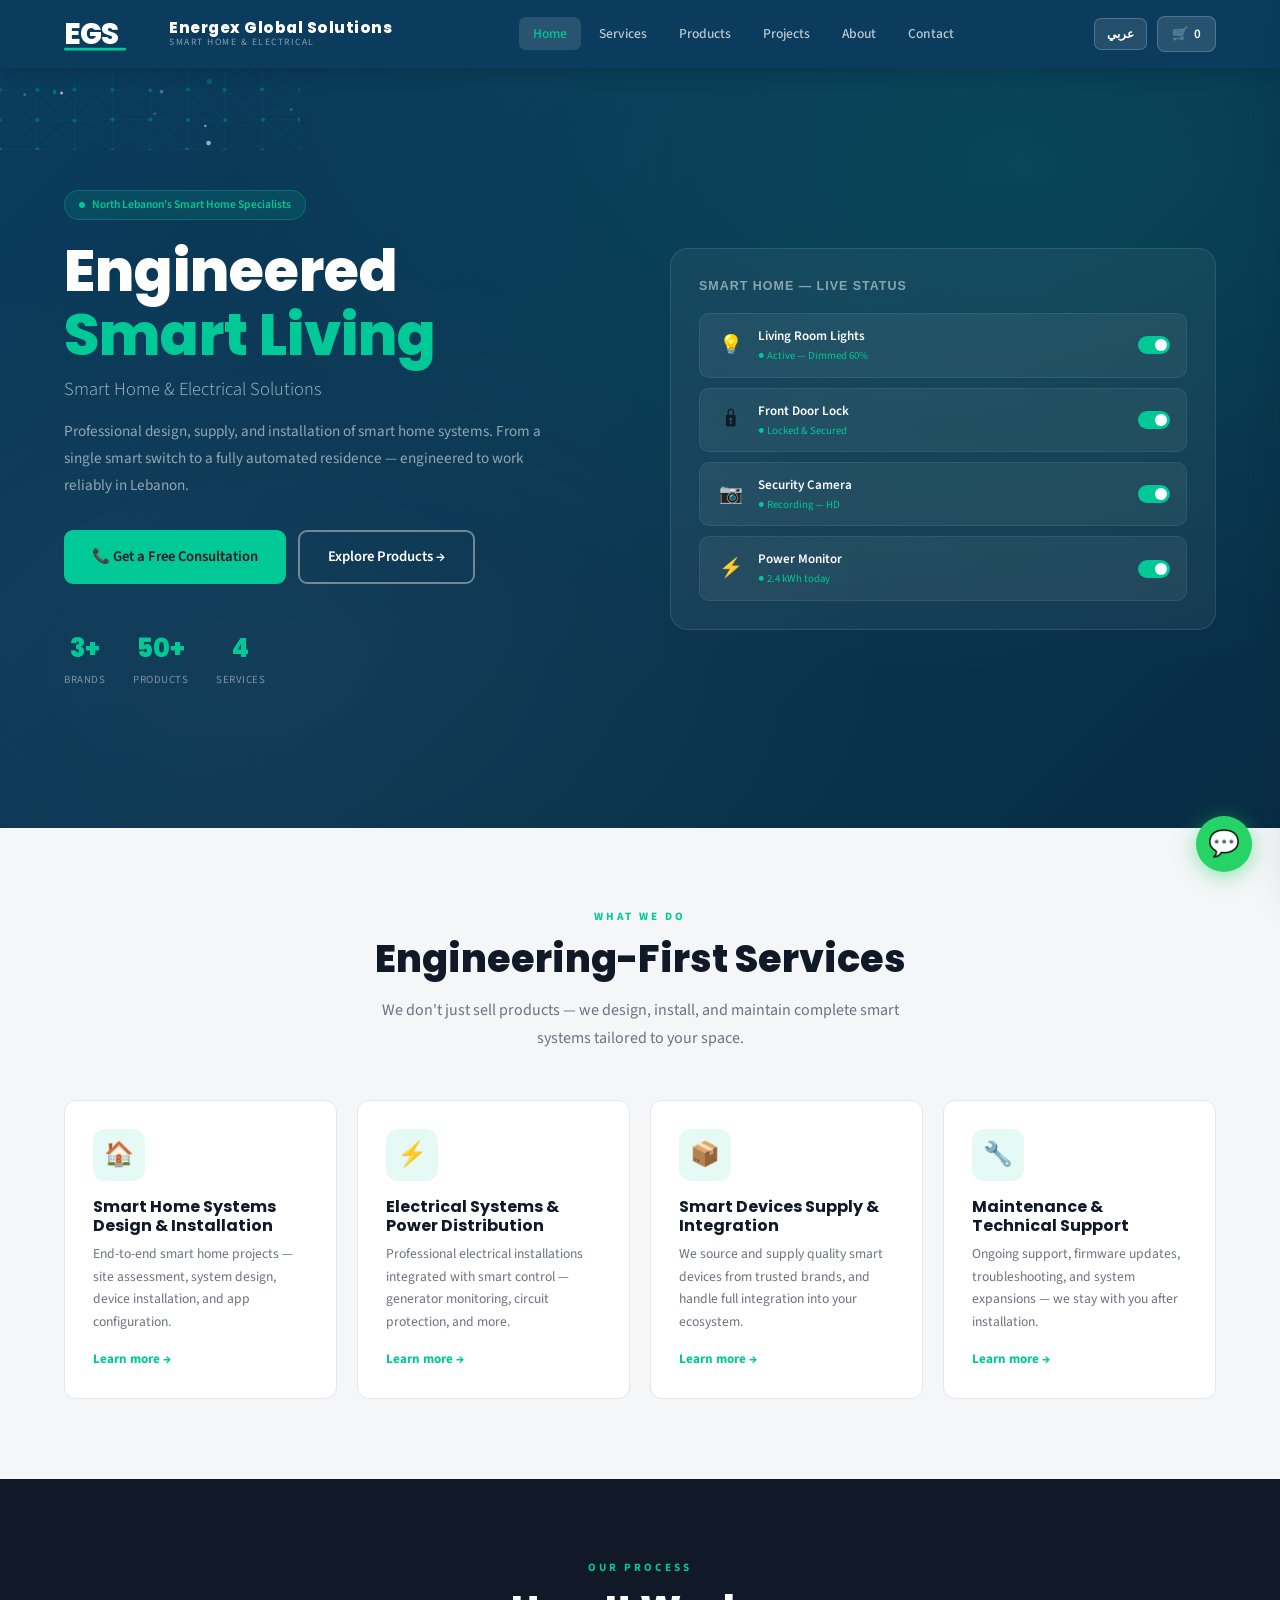
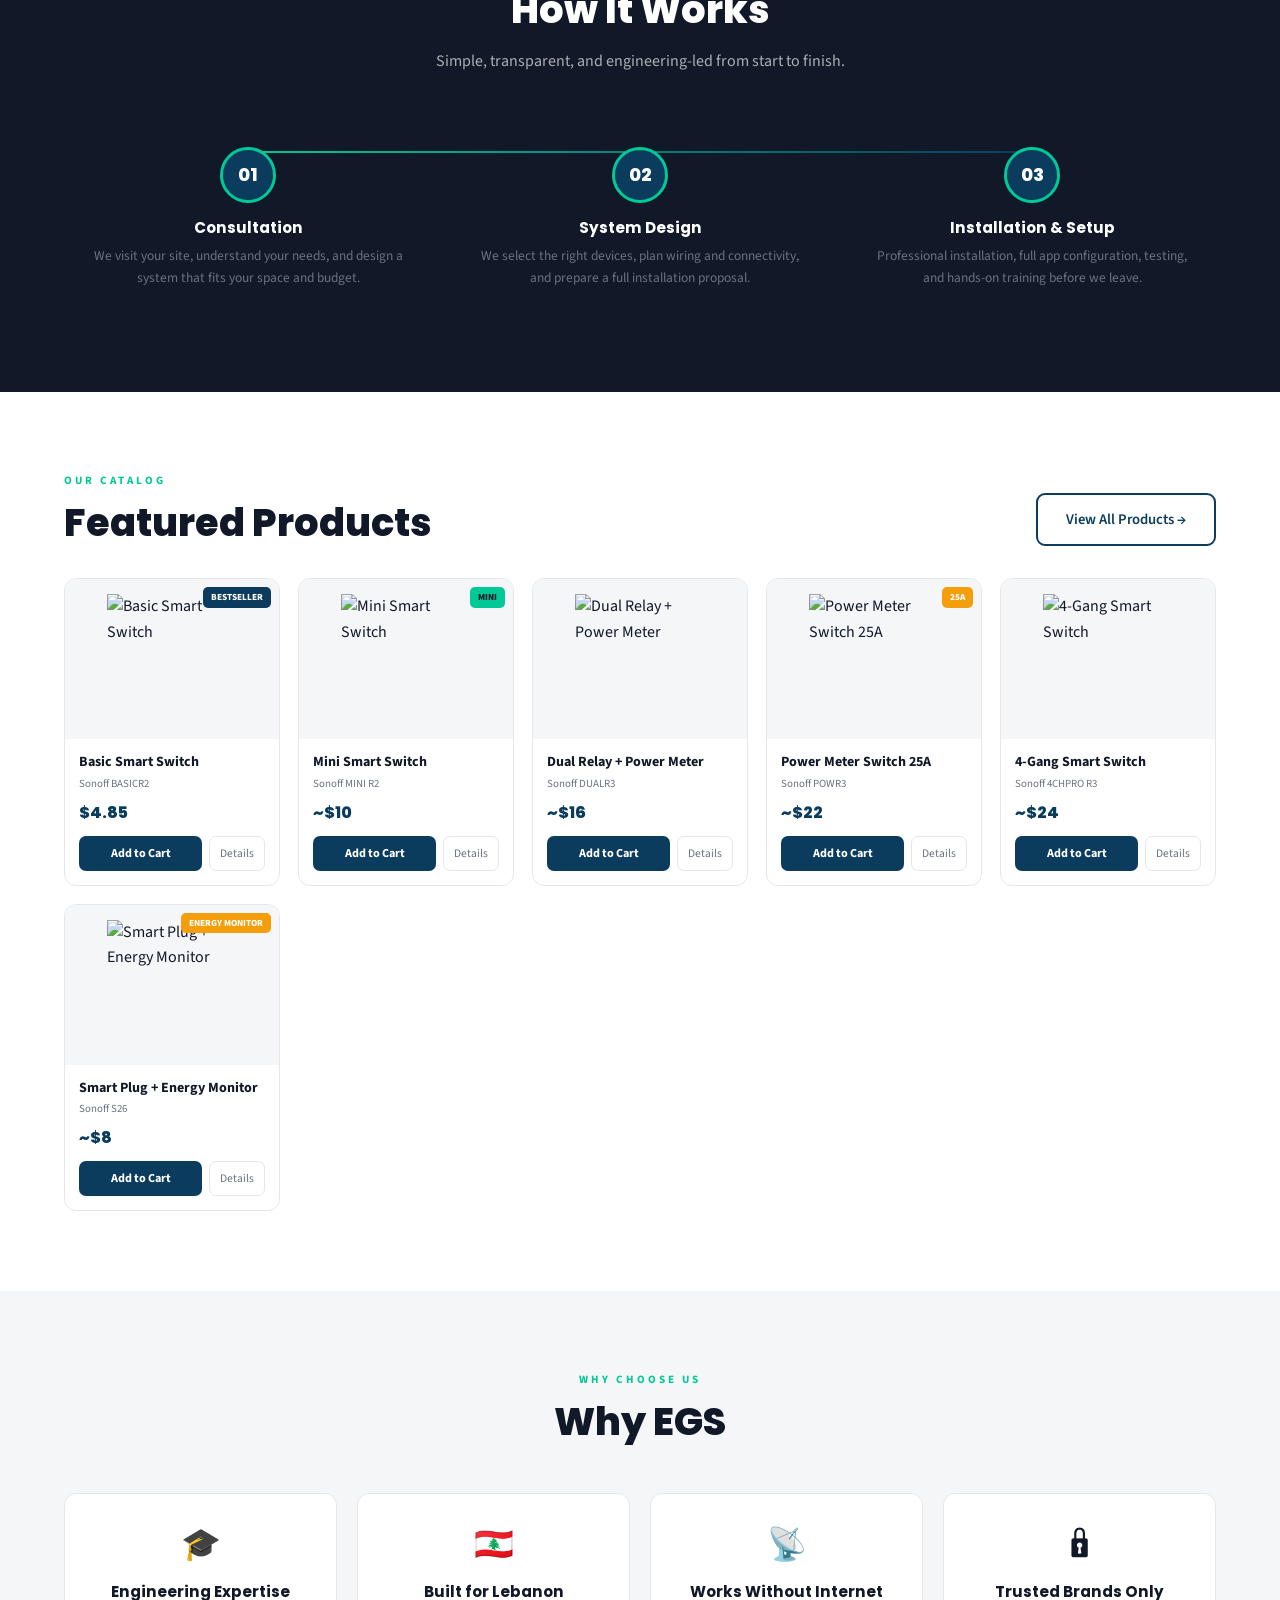
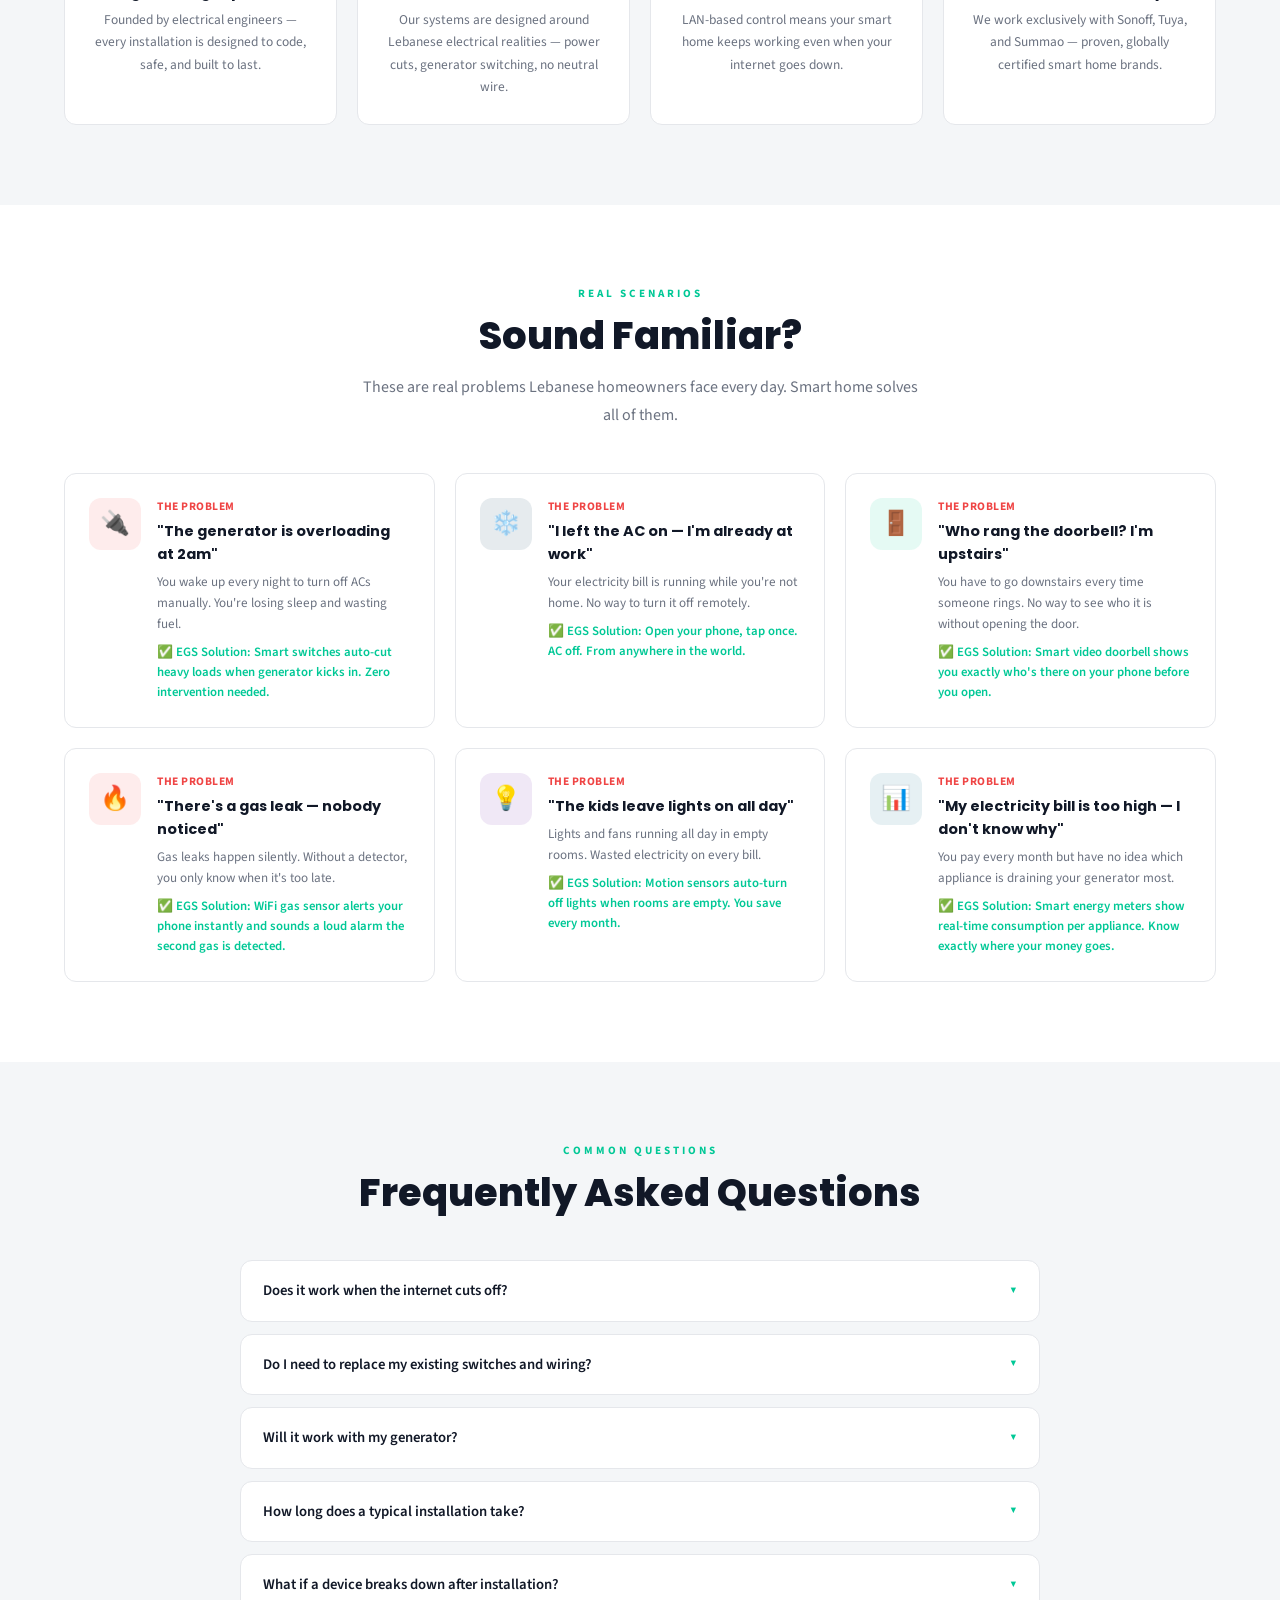
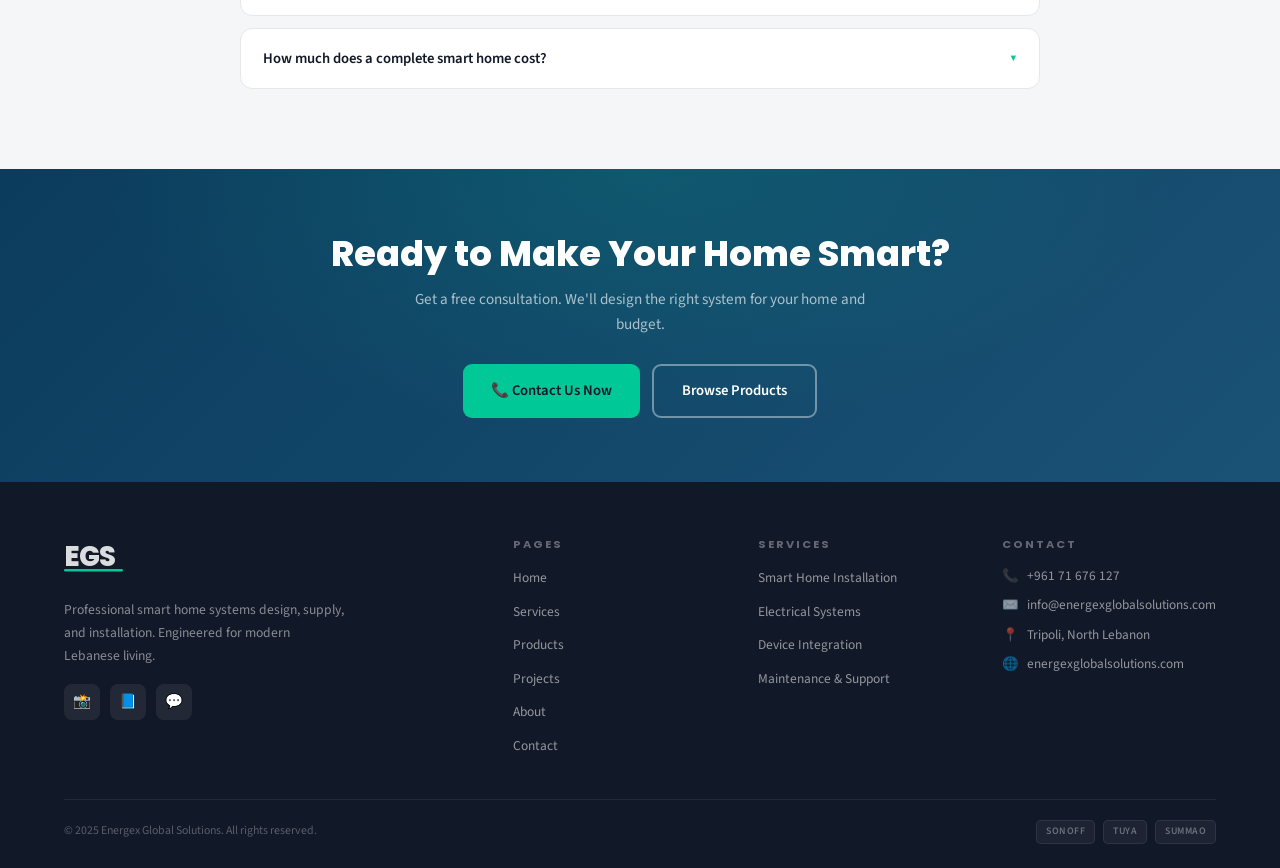
==== commit 7b30dacb: "Update index.html" ====
--- a/index.html
+++ b/index.html
@@ -1,266 +1,462 @@
 <!DOCTYPE html>
-<html lang="en">
+<html lang="en" dir="ltr">
 <head>
-  <meta charset="UTF-8">
-  <meta name="viewport" content="width=device-width, initial-scale=1.0">
-  <title>Energex Global Solutions | Smart Home & Electrical Solutions</title>
-  <link rel="stylesheet" href="css/style.css">
-  <link rel="icon" href="favicon.ico">
+<meta charset="UTF-8"/>
+<meta name="viewport" content="width=device-width,initial-scale=1.0"/>
+<meta name="description" content="EGS Energex Global Solutions — Smart Home Systems Design, Supply & Installation in North Lebanon."/>
+<title>EGS — Energex Global Solutions | Smart Home Systems</title>
+<link rel="stylesheet" href="css/style.css"/>
+<style>
+/* Hero animated canvas */
+#heroCanvas { position:absolute;inset:0;z-index:0;pointer-events:none; }
+.hero>.container { position:relative;z-index:1; }
+</style>
 </head>
 <body>
 
-  <!-- NAVBAR -->
-  <header id="navbar">
-    <div class="nav-inner container">
-      <a href="#" class="nav-logo">
-        <img src="images/logo.svg" alt="EGS Logo" class="nav-logo-svg">
-        <div class="nav-logo-text">
-          <strong>Energex Global</strong>
-          <span>Solutions</span>
-        </div>
-      </a>
-      <nav class="nav-links">
-        <a href="#hero" class="active">Home</a>
-        <a href="#about">About</a>
-        <a href="#services">Services</a>
-        <a href="#products">Products</a>
-        <a href="#contact">Contact</a>
-      </nav>
-      <div class="nav-right">
-        <button class="nav-cta">Get a Quote</button>
-        <button class="lang-btn">EN</button>
-        <button class="hamburger">
-          <span></span>
-          <span></span>
-          <span></span>
-        </button>
-      </div>
-    </div>
-    <div class="mobile-menu">
-      <a href="#hero">Home</a>
-      <a href="#about">About</a>
-      <a href="#services">Services</a>
-      <a href="#products">Products</a>
-      <a href="#contact">Contact</a>
-    </div>
-  </header>
-
-  <!-- HERO -->
-  <section id="hero" class="hero">
-    <div class="container hero-grid">
+<nav id="navbar"></nav>
+
+<!-- ══════════ HERO ══════════ -->
+<section class="hero" style="min-height:92vh;display:flex;align-items:center;">
+  <canvas id="heroCanvas"></canvas>
+  <div class="container" style="width:100%;padding-top:30px;padding-bottom:30px;">
+    <div class="hero-grid">
       <div class="hero-left">
-        <span class="hero-pill">Smart Solutions</span>
-        <h1>Empowering <span>Smart Living</span> for Your Home & Business</h1>
-        <p class="hero-sub">Energex Global Solutions provides cutting-edge electrical and smart home systems that improve comfort, efficiency, and sustainability.</p>
+        <div class="hero-pill">
+          <span class="hero-dot"></span>
+          North Lebanon's Smart Home Specialists
+        </div>
+        <h1>Engineered<br/><span class="text-green">Smart Living</span></h1>
+        <p class="hero-sub">Smart Home & Electrical Solutions</p>
+        <p class="hero-desc">Professional design, supply, and installation of smart home systems. From a single smart switch to a fully automated residence — engineered to work reliably in Lebanon.</p>
         <div class="hero-btns">
-          <a href="#products" class="btn btn-primary">View Products</a>
-          <a href="#contact" class="btn btn-outline">Contact Us</a>
+          <a href="contact.html" class="btn btn-primary">📞 Get a Free Consultation</a>
+          <a href="products.html" class="btn btn-outline">Explore Products →</a>
         </div>
         <div class="hero-stats">
-          <div class="hero-stat">
-            <div class="hero-stat-val">50+</div>
-            <div class="hero-stat-lbl">Projects Completed</div>
-          </div>
-          <div class="hero-stat">
-            <div class="hero-stat-val">20+</div>
-            <div class="hero-stat-lbl">Smart Devices</div>
-          </div>
-          <div class="hero-stat">
-            <div class="hero-stat-val">10+</div>
-            <div class="hero-stat-lbl">Years Experience</div>
-          </div>
-        </div>
-      </div>
-      <div class="hero-right hero-visual">
-        <div class="hero-visual-title">Featured Devices</div>
-        <div class="hero-device-list">
-          <div class="hero-device">
-            <div class="hero-device-ico">💡</div>
-            <div class="hero-device-info">
-              <div class="hero-device-name">WiFi Light Switch</div>
-              <div class="hero-device-status">Online</div>
+          <div class="hero-stat"><div class="hero-stat-val">3+</div><div class="hero-stat-lbl">Brands</div></div>
+          <div class="hero-stat"><div class="hero-stat-val">50+</div><div class="hero-stat-lbl">Products</div></div>
+          <div class="hero-stat"><div class="hero-stat-val">4</div><div class="hero-stat-lbl">Services</div></div>
+        </div>
+      </div>
+      <div class="hero-right">
+        <div class="hero-visual">
+          <div class="hero-visual-title">Smart Home — Live Status</div>
+          <div class="hero-device-list">
+            <div class="hero-device">
+              <div class="hero-device-ico">💡</div>
+              <div class="hero-device-info">
+                <div class="hero-device-name">Living Room Lights</div>
+                <div class="hero-device-status">● Active — Dimmed 60%</div>
+              </div>
+              <div class="hero-device-toggle"></div>
             </div>
-            <div class="hero-device-toggle"></div>
-          </div>
-          <div class="hero-device">
-            <div class="hero-device-ico">🎛️</div>
-            <div class="hero-device-info">
-              <div class="hero-device-name">Dimmer Switch</div>
-              <div class="hero-device-status">Active</div>
+            <div class="hero-device">
+              <div class="hero-device-ico">🔒</div>
+              <div class="hero-device-info">
+                <div class="hero-device-name">Front Door Lock</div>
+                <div class="hero-device-status">● Locked & Secured</div>
+              </div>
+              <div class="hero-device-toggle"></div>
             </div>
-            <div class="hero-device-toggle"></div>
-          </div>
-          <div class="hero-device">
-            <div class="hero-device-ico">🚪</div>
-            <div class="hero-device-info">
-              <div class="hero-device-name">Garage Door Module</div>
-              <div class="hero-device-status">Online</div>
+            <div class="hero-device">
+              <div class="hero-device-ico">📷</div>
+              <div class="hero-device-info">
+                <div class="hero-device-name">Security Camera</div>
+                <div class="hero-device-status">● Recording — HD</div>
+              </div>
+              <div class="hero-device-toggle"></div>
             </div>
-            <div class="hero-device-toggle"></div>
-          </div>
-        </div>
-      </div>
-    </div>
-  </section>
-
-  <!-- ABOUT -->
-  <section id="about" class="section section-light">
-    <div class="container text-center">
-      <span class="eyebrow">About Us</span>
-      <h2 class="section-title">Who We Are</h2>
-      <p class="section-sub">Energex Global Solutions (EGS) specializes in smart home automation, electrical design, and sustainable solutions. We bring innovation, reliability, and efficiency to homes and businesses.</p>
-      <img src="images/about.jpg" alt="About EGS" style="margin-top:24px; border-radius:12px; max-width:600px;">
-    </div>
-  </section>
-
-  <!-- SERVICES -->
-  <section id="services" class="section">
-    <div class="container text-center">
-      <span class="eyebrow">Our Expertise</span>
-      <h2 class="section-title">Services We Offer</h2>
-      <div class="services-grid">
-        <div class="service-card">
-          <div class="service-icon">💡</div>
-          <h3>Smart Home Automation</h3>
-          <p>Control lights, switches, curtains, and security systems seamlessly from your smartphone.</p>
-        </div>
-        <div class="service-card">
-          <div class="service-icon">📐</div>
-          <h3>Electrical Design & Consulting</h3>
-          <p>Expert design and consultation for residential and commercial electrical systems.</p>
-        </div>
-        <div class="service-card">
-          <div class="service-icon">🔋</div>
-          <h3>Renewable Energy Solutions</h3>
-          <p>Implement solar, battery, and hybrid systems for sustainable energy efficiency.</p>
-        </div>
-      </div>
-    </div>
-  </section>
-
-  <!-- PRODUCTS -->
-  <section id="products" class="section section-light">
-    <div class="container text-center">
-      <span class="eyebrow">Products</span>
-      <h2 class="section-title">Our Latest Devices</h2>
-      <div class="filter-bar">
-        <button class="filter-btn active" data-filter="all">All</button>
-        <button class="filter-btn" data-filter="switch">Switches</button>
-        <button class="filter-btn" data-filter="motor">Motors</button>
-      </div>
-      <div class="products-grid">
-        <div class="prod-card" data-category="switch">
-          <div class="prod-img-wrap">
-            <div class="prod-img"><img src="images/product1.png" alt="WiFi Light Switch 1 Gang"></div>
-            <div class="prod-tag tag-green">New</div>
-          </div>
-          <div class="prod-body">
-            <div class="prod-name">WiFi Light Switch 1 Gang</div>
-            <div class="prod-model">Model: EGS-WS1</div>
-            <div class="prod-price">$45</div>
-            <div class="prod-btns">
-              <button class="prod-btn-cart">Add to Cart</button>
-              <button class="prod-btn-detail">Details</button>
+            <div class="hero-device">
+              <div class="hero-device-ico">⚡</div>
+              <div class="hero-device-info">
+                <div class="hero-device-name">Power Monitor</div>
+                <div class="hero-device-status">● 2.4 kWh today</div>
+              </div>
+              <div class="hero-device-toggle"></div>
             </div>
           </div>
         </div>
-        <div class="prod-card" data-category="switch">
-          <div class="prod-img-wrap">
-            <div class="prod-img"><img src="images/product2.png" alt="WiFi Dimmer Switch"></div>
-            <div class="prod-tag tag-blue">Hot</div>
-          </div>
-          <div class="prod-body">
-            <div class="prod-name">WiFi Dimmer Switch</div>
-            <div class="prod-model">Model: EGS-DS1</div>
-            <div class="prod-price">$55</div>
-            <div class="prod-btns">
-              <button class="prod-btn-cart">Add to Cart</button>
-              <button class="prod-btn-detail">Details</button>
-            </div>
-          </div>
-        </div>
-        <div class="prod-card" data-category="motor">
-          <div class="prod-img-wrap">
-            <div class="prod-img"><img src="images/product3.png" alt="WiFi Garage Door Module"></div>
-            <div class="prod-tag tag-gold">Best</div>
-          </div>
-          <div class="prod-body">
-            <div class="prod-name">WiFi Garage Door Module</div>
-            <div class="prod-model">Model: EGS-GD1</div>
-            <div class="prod-price">$120</div>
-            <div class="prod-btns">
-              <button class="prod-btn-cart">Add to Cart</button>
-              <button class="prod-btn-detail">Details</button>
-            </div>
-          </div>
-        </div>
-      </div>
-    </div>
-  </section>
-
-  <!-- CONTACT -->
-  <section id="contact" class="section section-blue">
-    <div class="container text-center">
-      <span class="eyebrow">Get in Touch</span>
-      <h2 class="section-title">Contact Us</h2>
-      <p class="section-sub">Have questions or want a custom solution? Send us a message and we’ll get back to you promptly.</p>
-      <form style="max-width:500px; margin:32px auto; display:flex; flex-direction:column; gap:16px;">
-        <input type="text" placeholder="Your Name" required style="padding:12px; border-radius:8px; border:none;">
-        <input type="email" placeholder="Your Email" required style="padding:12px; border-radius:8px; border:none;">
-        <textarea placeholder="Your Message" required style="padding:12px; border-radius:8px; border:none; resize:none;"></textarea>
-        <button type="submit" class="btn btn-primary">Send Message</button>
-      </form>
-    </div>
-  </section>
-
-  <!-- FOOTER -->
-  <footer id="footer">
-    <div class="container footer-grid">
-      <div class="footer-brand">
-        <img src="images/logo.svg" alt="EGS Logo" class="footer-logo-svg">
-        <p>Empowering smart living solutions with advanced electrical engineering and automation.</p>
-        <div class="footer-social">
-          <a href="#" class="social-link">FB</a>
-          <a href="#" class="social-link">IG</a>
-          <a href="#" class="social-link">LI</a>
-        </div>
-      </div>
-      <div class="footer-col">
-        <h4>Quick Links</h4>
-        <ul>
-          <li><a href="#hero">Home</a></li>
-          <li><a href="#about">About</a></li>
-          <li><a href="#services">Services</a></li>
-          <li><a href="#products">Products</a></li>
-          <li><a href="#contact">Contact</a></li>
-        </ul>
-      </div>
-      <div class="footer-col">
-        <h4>Contact</h4>
-        <div class="footer-contact-item">📧 info@egs.com</div>
-        <div class="footer-contact-item">📞 +961 70 123 456</div>
-        <div class="footer-contact-item">📍 Tripoli, Lebanon</div>
-      </div>
-    </div>
-    <div class="footer-divider"></div>
-    <div class="footer-bottom">
-      <div class="footer-copy">© 2026 Energex Global Solutions. All rights reserved.</div>
-      <div class="footer-badges">
-        <div class="footer-badge">EGS</div>
-        <div class="footer-badge">Smart Home</div>
-      </div>
-    </div>
-  </footer>
-
-  <!-- FLOATING WHATSAPP -->
-  <a href="https://wa.me/96170123456" class="wa-float" target="_blank">💬</a>
-
-  <!-- JS for Mobile Menu -->
-  <script>
-    const hamburger = document.querySelector('.hamburger');
-    const mobileMenu = document.querySelector('.mobile-menu');
-    hamburger.addEventListener('click', () => mobileMenu.classList.toggle('open'));
-  </script>
-
+      </div>
+    </div>
+  </div>
+</section>
+
+<!-- ══════════ SERVICES ══════════ -->
+<section class="section section-light">
+  <div class="container">
+    <div class="text-center">
+      <span class="eyebrow">What We Do</span>
+      <h2 class="section-title">Engineering-First Services</h2>
+      <p class="section-sub" style="margin:0 auto;">We don't just sell products — we design, install, and maintain complete smart systems tailored to your space.</p>
+    </div>
+    <div class="services-grid">
+      <div class="service-card">
+        <div class="service-icon">🏠</div>
+        <h3>Smart Home Systems Design & Installation</h3>
+        <p>End-to-end smart home projects — site assessment, system design, device installation, and app configuration.</p>
+        <a href="services.html" class="service-link">Learn more →</a>
+      </div>
+      <div class="service-card">
+        <div class="service-icon">⚡</div>
+        <h3>Electrical Systems & Power Distribution</h3>
+        <p>Professional electrical installations integrated with smart control — generator monitoring, circuit protection, and more.</p>
+        <a href="services.html" class="service-link">Learn more →</a>
+      </div>
+      <div class="service-card">
+        <div class="service-icon">📦</div>
+        <h3>Smart Devices Supply & Integration</h3>
+        <p>We source and supply quality smart devices from trusted brands, and handle full integration into your ecosystem.</p>
+        <a href="services.html" class="service-link">Learn more →</a>
+      </div>
+      <div class="service-card">
+        <div class="service-icon">🔧</div>
+        <h3>Maintenance & Technical Support</h3>
+        <p>Ongoing support, firmware updates, troubleshooting, and system expansions — we stay with you after installation.</p>
+        <a href="services.html" class="service-link">Learn more →</a>
+      </div>
+    </div>
+  </div>
+</section>
+
+<!-- ══════════ HOW IT WORKS ══════════ -->
+<section class="section section-dark">
+  <div class="container">
+    <div class="text-center">
+      <span class="eyebrow">Our Process</span>
+      <h2 class="section-title">How It Works</h2>
+      <p class="section-sub" style="margin:0 auto;">Simple, transparent, and engineering-led from start to finish.</p>
+    </div>
+    <div class="how-steps">
+      <div class="how-step">
+        <div class="how-num">01</div>
+        <h3>Consultation</h3>
+        <p>We visit your site, understand your needs, and design a system that fits your space and budget.</p>
+      </div>
+      <div class="how-step">
+        <div class="how-num">02</div>
+        <h3>System Design</h3>
+        <p>We select the right devices, plan wiring and connectivity, and prepare a full installation proposal.</p>
+      </div>
+      <div class="how-step">
+        <div class="how-num">03</div>
+        <h3>Installation & Setup</h3>
+        <p>Professional installation, full app configuration, testing, and hands-on training before we leave.</p>
+      </div>
+    </div>
+  </div>
+</section>
+
+<!-- ══════════ FEATURED PRODUCTS ══════════ -->
+<section class="section">
+  <div class="container">
+    <div style="display:flex;align-items:flex-end;justify-content:space-between;flex-wrap:wrap;gap:16px;margin-bottom:32px;">
+      <div>
+        <span class="eyebrow">Our Catalog</span>
+        <h2 class="section-title" style="margin-bottom:0">Featured Products</h2>
+      </div>
+      <a href="products.html" class="btn btn-ghost">View All Products →</a>
+    </div>
+    <div class="products-grid" id="featuredGrid"></div>
+  </div>
+</section>
+
+<!-- ══════════ WHY EGS ══════════ -->
+<section class="section section-light">
+  <div class="container">
+    <div class="text-center">
+      <span class="eyebrow">Why Choose Us</span>
+      <h2 class="section-title">Why EGS</h2>
+    </div>
+    <div class="why-grid">
+      <div class="why-card">
+        <div class="why-icon">🎓</div>
+        <h3>Engineering Expertise</h3>
+        <p>Founded by electrical engineers — every installation is designed to code, safe, and built to last.</p>
+      </div>
+      <div class="why-card">
+        <div class="why-icon">🇱🇧</div>
+        <h3>Built for Lebanon</h3>
+        <p>Our systems are designed around Lebanese electrical realities — power cuts, generator switching, no neutral wire.</p>
+      </div>
+      <div class="why-card">
+        <div class="why-icon">📡</div>
+        <h3>Works Without Internet</h3>
+        <p>LAN-based control means your smart home keeps working even when your internet goes down.</p>
+      </div>
+      <div class="why-card">
+        <div class="why-icon">🔒</div>
+        <h3>Trusted Brands Only</h3>
+        <p>We work exclusively with Sonoff, Tuya, and Summao — proven, globally certified smart home brands.</p>
+      </div>
+    </div>
+  </div>
+</section>
+
+<!-- ══════════ REAL SCENARIOS ══════════ -->
+<section class="section">
+  <div class="container">
+    <div class="text-center">
+      <span class="eyebrow">Real Scenarios</span>
+      <h2 class="section-title">Sound Familiar?</h2>
+      <p class="section-sub" style="margin:0 auto;">These are real problems Lebanese homeowners face every day. Smart home solves all of them.</p>
+    </div>
+    <div class="cases-grid">
+      <div class="case-card">
+        <div class="case-ico-wrap" style="background:rgba(239,68,68,.1);">🔌</div>
+        <div>
+          <div class="case-problem">The Problem</div>
+          <div class="case-title">"The generator is overloading at 2am"</div>
+          <div class="case-desc">You wake up every night to turn off ACs manually. You're losing sleep and wasting fuel.</div>
+          <div class="case-solution">✅ EGS Solution: Smart switches auto-cut heavy loads when generator kicks in. Zero intervention needed.</div>
+        </div>
+      </div>
+      <div class="case-card">
+        <div class="case-ico-wrap" style="background:rgba(11,60,93,.1);">❄️</div>
+        <div>
+          <div class="case-problem">The Problem</div>
+          <div class="case-title">"I left the AC on — I'm already at work"</div>
+          <div class="case-desc">Your electricity bill is running while you're not home. No way to turn it off remotely.</div>
+          <div class="case-solution">✅ EGS Solution: Open your phone, tap once. AC off. From anywhere in the world.</div>
+        </div>
+      </div>
+      <div class="case-card">
+        <div class="case-ico-wrap" style="background:rgba(0,200,150,.1);">🚪</div>
+        <div>
+          <div class="case-problem">The Problem</div>
+          <div class="case-title">"Who rang the doorbell? I'm upstairs"</div>
+          <div class="case-desc">You have to go downstairs every time someone rings. No way to see who it is without opening the door.</div>
+          <div class="case-solution">✅ EGS Solution: Smart video doorbell shows you exactly who's there on your phone before you open.</div>
+        </div>
+      </div>
+      <div class="case-card">
+        <div class="case-ico-wrap" style="background:rgba(239,68,68,.1);">🔥</div>
+        <div>
+          <div class="case-problem">The Problem</div>
+          <div class="case-title">"There's a gas leak — nobody noticed"</div>
+          <div class="case-desc">Gas leaks happen silently. Without a detector, you only know when it's too late.</div>
+          <div class="case-solution">✅ EGS Solution: WiFi gas sensor alerts your phone instantly and sounds a loud alarm the second gas is detected.</div>
+        </div>
+      </div>
+      <div class="case-card">
+        <div class="case-ico-wrap" style="background:rgba(107,33,168,.1);">💡</div>
+        <div>
+          <div class="case-problem">The Problem</div>
+          <div class="case-title">"The kids leave lights on all day"</div>
+          <div class="case-desc">Lights and fans running all day in empty rooms. Wasted electricity on every bill.</div>
+          <div class="case-solution">✅ EGS Solution: Motion sensors auto-turn off lights when rooms are empty. You save every month.</div>
+        </div>
+      </div>
+      <div class="case-card">
+        <div class="case-ico-wrap" style="background:rgba(13,110,138,.1);">📊</div>
+        <div>
+          <div class="case-problem">The Problem</div>
+          <div class="case-title">"My electricity bill is too high — I don't know why"</div>
+          <div class="case-desc">You pay every month but have no idea which appliance is draining your generator most.</div>
+          <div class="case-solution">✅ EGS Solution: Smart energy meters show real-time consumption per appliance. Know exactly where your money goes.</div>
+        </div>
+      </div>
+    </div>
+  </div>
+</section>
+
+<!-- ══════════ FAQ ══════════ -->
+<section class="section section-light">
+  <div class="container">
+    <div class="text-center">
+      <span class="eyebrow">Common Questions</span>
+      <h2 class="section-title">Frequently Asked Questions</h2>
+    </div>
+    <div class="faq-list">
+      <div class="faq-item">
+        <div class="faq-q" onclick="toggleFaq(this)">
+          Does it work when the internet cuts off?
+          <span class="faq-arrow">▼</span>
+        </div>
+        <div class="faq-a">Yes. All devices support LAN (Local Area Network) control. As long as your home WiFi router is running — even without internet — you can control all devices from your phone inside the house. This is critical for Lebanon: power cuts won't stop your smart home.</div>
+      </div>
+      <div class="faq-item">
+        <div class="faq-q" onclick="toggleFaq(this)">
+          Do I need to replace my existing switches and wiring?
+          <span class="faq-arrow">▼</span>
+        </div>
+        <div class="faq-a">No. In most cases we install smart relay modules behind your existing switches — they stay in place and look exactly the same. We work with your existing wiring. No renovation needed.</div>
+      </div>
+      <div class="faq-item">
+        <div class="faq-q" onclick="toggleFaq(this)">
+          Will it work with my generator?
+          <span class="faq-arrow">▼</span>
+        </div>
+        <div class="faq-a">Absolutely — and this is one of the biggest advantages in Lebanon. We configure your smart devices to automatically manage loads when switching between EDL and generator power. You can set which devices turn on/off automatically on each power source.</div>
+      </div>
+      <div class="faq-item">
+        <div class="faq-q" onclick="toggleFaq(this)">
+          How long does a typical installation take?
+          <span class="faq-arrow">▼</span>
+        </div>
+        <div class="faq-a">A starter pack (2–3 devices) takes about 1–2 hours. A full apartment setup with 10–15 devices takes a half day (3–5 hours). We handle everything: wiring, app setup, automations, and full training before we leave.</div>
+      </div>
+      <div class="faq-item">
+        <div class="faq-q" onclick="toggleFaq(this)">
+          What if a device breaks down after installation?
+          <span class="faq-arrow">▼</span>
+        </div>
+        <div class="faq-a">All devices come with manufacturer warranty. We also provide post-installation WhatsApp support — if you have any issue, contact us and we'll diagnose remotely first. If a physical visit is needed, we'll be there.</div>
+      </div>
+      <div class="faq-item">
+        <div class="faq-q" onclick="toggleFaq(this)">
+          How much does a complete smart home cost?
+          <span class="faq-arrow">▼</span>
+        </div>
+        <div class="faq-a">It depends on your home size and needs. We have packages starting from $50 for a single room up to $320 for a full apartment — all including hardware and installation. Contact us for a free consultation and custom quote tailored to your home.</div>
+      </div>
+    </div>
+  </div>
+</section>
+
+<!-- ══════════ CTA ══════════ -->
+<section class="cta-banner">
+  <div class="container">
+    <h2>Ready to Make Your Home Smart?</h2>
+    <p>Get a free consultation. We'll design the right system for your home and budget.</p>
+    <div class="btn-group">
+      <a href="contact.html" class="btn btn-primary">📞 Contact Us Now</a>
+      <a href="products.html" class="btn btn-outline">Browse Products</a>
+    </div>
+  </div>
+</section>
+
+<footer id="footer"></footer>
+
+<script src="js/products.js"></script>
+<script src="js/nav.js"></script>
+<script src="js/app.js"></script>
+<script>
+// ── HERO CANVAS ANIMATION ──
+(function() {
+  const canvas = document.getElementById('heroCanvas');
+  if (!canvas) return;
+  const ctx = canvas.getContext('2d');
+  let W, H, particles = [], nodes = [], animId;
+
+  function resize() {
+    W = canvas.width  = canvas.offsetWidth;
+    H = canvas.height = canvas.offsetHeight;
+  }
+
+  function randBetween(a, b) { return a + Math.random() * (b - a); }
+
+  function initParticles() {
+    particles = [];
+    const count = Math.floor(W / 18);
+    for (let i = 0; i < count; i++) {
+      particles.push({
+        x: randBetween(0, W),
+        y: randBetween(0, H),
+        r: randBetween(1, 3),
+        speedY: randBetween(0.3, 1.0),
+        speedX: randBetween(-0.3, 0.3),
+        opacity: randBetween(0.2, 0.7),
+        color: Math.random() > 0.5 ? '0,200,150' : '255,255,255'
+      });
+    }
+  }
+
+  function initNodes() {
+    nodes = [];
+    const cols = 8, rows = 5;
+    for (let r = 0; r <= rows; r++) {
+      for (let c = 0; c <= cols; c++) {
+        nodes.push({
+          x: (W / cols) * c,
+          y: (H / rows) * r,
+          ox: (W / cols) * c,
+          oy: (H / rows) * r,
+          vx: randBetween(-0.2, 0.2),
+          vy: randBetween(-0.2, 0.2)
+        });
+      }
+    }
+  }
+
+  function drawCircuitLines() {
+    ctx.strokeStyle = 'rgba(0,200,150,0.07)';
+    ctx.lineWidth = 1;
+    for (let i = 0; i < nodes.length; i++) {
+      for (let j = i + 1; j < nodes.length; j++) {
+        const dx = nodes[i].x - nodes[j].x;
+        const dy = nodes[i].y - nodes[j].y;
+        const dist = Math.sqrt(dx * dx + dy * dy);
+        if (dist < W / 6) {
+          ctx.beginPath();
+          ctx.moveTo(nodes[i].x, nodes[i].y);
+          ctx.lineTo(nodes[j].x, nodes[j].y);
+          ctx.stroke();
+        }
+      }
+    }
+  }
+
+  function drawNodes() {
+    nodes.forEach(n => {
+      ctx.beginPath();
+      ctx.arc(n.x, n.y, 2, 0, Math.PI * 2);
+      ctx.fillStyle = 'rgba(0,200,150,0.25)';
+      ctx.fill();
+    });
+  }
+
+  function updateNodes() {
+    nodes.forEach(n => {
+      n.x += n.vx;
+      n.y += n.vy;
+      const dx = n.x - n.ox, dy = n.y - n.oy;
+      if (Math.sqrt(dx*dx+dy*dy) > 40) { n.vx *= -1; n.vy *= -1; }
+    });
+  }
+
+  function drawParticles() {
+    particles.forEach(p => {
+      ctx.beginPath();
+      ctx.arc(p.x, p.y, p.r, 0, Math.PI * 2);
+      ctx.fillStyle = `rgba(${p.color},${p.opacity})`;
+      ctx.fill();
+      p.y -= p.speedY;
+      p.x += p.speedX;
+      if (p.y < -10) { p.y = H + 10; p.x = randBetween(0, W); }
+      if (p.x < 0) p.x = W;
+      if (p.x > W) p.x = 0;
+    });
+  }
+
+  function animate() {
+    ctx.clearRect(0, 0, W, H);
+    updateNodes();
+    drawCircuitLines();
+    drawNodes();
+    drawParticles();
+    animId = requestAnimationFrame(animate);
+  }
+
+  window.addEventListener('resize', () => {
+    resize();
+    initParticles();
+    initNodes();
+  });
+
+  resize();
+  initParticles();
+  initNodes();
+  animate();
+})();
+
+// ── FAQ TOGGLE ──
+function toggleFaq(el) {
+  const item = el.parentElement;
+  const isOpen = item.classList.contains('open');
+  document.querySelectorAll('.faq-item.open').forEach(i => i.classList.remove('open'));
+  if (!isOpen) item.classList.add('open');
+}
+</script>
 </body>
 </html>
--- a/css/style.css
+++ b/css/style.css
@@ -1,9 +1,9 @@
 /* ============================================================
    EGS — Energex Global Solutions
-   Final Merged CSS
+   Design System
    ============================================================ */
 
-@import url('https://fonts.googleapis.com/css2?family=Poppins:wght@300;400;500;600;700;800&family=Source+Sans+3:wght@300;400;500;600;700&display=swap');
+@import url('https://fonts.googleapis.com/css2?family=Poppins:wght@300;400;500;600;700;800&family=Source+Sans+3:wght@300;400;500;600;700&family=Noto+Naskh+Arabic:wght@400;500;600;700&display=swap');
 
 /* ── VARIABLES ── */
 :root {
@@ -33,6 +33,10 @@
   overflow-x: hidden;
   line-height: 1.6;
 }
+body.ar {
+  direction: rtl;
+  font-family: 'Noto Naskh Arabic', sans-serif;
+}
 img { max-width:100%; display:block; }
 a { text-decoration:none; color:inherit; }
 ul { list-style:none; }
@@ -40,94 +44,1300 @@
 
 /* ── TYPOGRAPHY ── */
 h1,h2,h3,h4,h5 { font-family:'Poppins',sans-serif; line-height:1.2; font-weight:700; }
-.section-title { font-size:clamp(1.8rem,3vw,2.6rem); font-weight:800; margin-bottom:14px; color:var(--dark); }
-.section-sub { color:var(--gray); font-size:1rem; max-width:560px; line-height:1.75; }
-
-/* ── CONTAINERS ── */
+body.ar h1, body.ar h2, body.ar h3, body.ar h4 { font-family:'Noto Naskh Arabic',sans-serif; line-height:1.4; }
+
+/* ── UTILITIES ── */
 .container { max-width:1200px; margin:0 auto; padding:0 24px; }
 .section { padding:80px 0; }
 .section-sm { padding:48px 0; }
 .section-dark { background:var(--dark); color:var(--white); }
 .section-blue { background:var(--blue); color:var(--white); }
 .section-light { background:var(--light); }
+.text-center { text-align:center; }
+.text-green { color:var(--green); }
+.text-blue { color:var(--blue); }
+.text-gray { color:var(--gray); }
+
+.eyebrow {
+  font-size:.7rem;
+  font-weight:700;
+  letter-spacing:3px;
+  text-transform:uppercase;
+  color:var(--green);
+  margin-bottom:10px;
+  display:block;
+}
+.section-title {
+  font-size:clamp(1.8rem,3vw,2.6rem);
+  font-weight:800;
+  margin-bottom:14px;
+  color:var(--dark);
+}
+.section-dark .section-title,
+.section-blue .section-title { color:var(--white); }
+.section-sub {
+  color:var(--gray);
+  font-size:1rem;
+  max-width:560px;
+  line-height:1.75;
+}
+.section-dark .section-sub,
+.section-blue .section-sub { color:rgba(255,255,255,.65); }
 
 /* ── BUTTONS ── */
-.btn { display:inline-flex; align-items:center; gap:8px; padding:13px 28px; border-radius:9px; font-weight:600; font-size:.92rem; border:none; transition:all .25s; white-space:nowrap; }
-.btn-primary { background:var(--green); color:var(--dark); }
+.btn {
+  display:inline-flex;
+  align-items:center;
+  gap:8px;
+  padding:13px 28px;
+  border-radius:9px;
+  font-weight:600;
+  font-size:.92rem;
+  border:none;
+  transition:all .25s;
+  white-space:nowrap;
+}
+.btn-primary {
+  background:var(--green);
+  color:var(--dark);
+}
 .btn-primary:hover { background:var(--green-dark); transform:translateY(-2px); box-shadow:0 8px 28px rgba(0,200,150,.35); }
-.btn-outline { background:transparent; color:var(--white); border:2px solid rgba(255,255,255,.4); }
+.btn-outline {
+  background:transparent;
+  color:var(--white);
+  border:2px solid rgba(255,255,255,.4);
+}
 .btn-outline:hover { background:rgba(255,255,255,.1); border-color:var(--white); }
-.btn-blue { background:var(--blue); color:var(--white); }
+.btn-blue {
+  background:var(--blue);
+  color:var(--white);
+}
 .btn-blue:hover { background:var(--blue-dark); transform:translateY(-2px); }
+.btn-ghost {
+  background:transparent;
+  color:var(--blue);
+  border:2px solid var(--blue);
+}
+.btn-ghost:hover { background:var(--blue); color:var(--white); }
 
 /* ── NAVBAR ── */
-#navbar { position:fixed; top:0; left:0; right:0; z-index:1000; background:var(--blue); box-shadow:0 2px 20px rgba(0,0,0,.2); height:68px; display:flex; align-items:center; }
-.nav-inner { display:flex; align-items:center; justify-content:space-between; width:100%; max-width:1200px; margin:0 auto; padding:0 24px; }
-.nav-logo { display:flex; align-items:center; gap:10px; text-decoration:none; }
-.nav-links { display:flex; align-items:center; gap:4px; }
-.nav-links a { color:rgba(255,255,255,.72); font-size:.85rem; font-weight:500; padding:7px 14px; border-radius:7px; transition:all .2s; white-space:nowrap; }
-.nav-links a:hover, .nav-links a.active { color:var(--white); background:rgba(255,255,255,.12); }
+#navbar {
+  position:fixed;
+  top:0; left:0; right:0;
+  z-index:1000;
+  background:var(--blue);
+  box-shadow:0 2px 20px rgba(0,0,0,.2);
+  height:68px;
+  display:flex;
+  align-items:center;
+}
+.nav-inner {
+  display:flex;
+  align-items:center;
+  justify-content:space-between;
+  width:100%;
+  max-width:1200px;
+  margin:0 auto;
+  padding:0 24px;
+}
+.nav-logo {
+  display:flex;
+  align-items:center;
+  gap:10px;
+  text-decoration:none;
+}
+.nav-logo-svg {
+  height:38px;
+  width:auto;
+}
+.nav-logo-text {
+  display:flex;
+  flex-direction:column;
+  line-height:1.1;
+}
+.nav-logo-text strong {
+  font-family:'Poppins',sans-serif;
+  font-weight:800;
+  font-size:.95rem;
+  color:var(--white);
+  letter-spacing:.5px;
+}
+.nav-logo-text span {
+  font-size:.6rem;
+  color:rgba(255,255,255,.5);
+  letter-spacing:1.5px;
+  text-transform:uppercase;
+}
+.nav-links {
+  display:flex;
+  align-items:center;
+  gap:4px;
+}
+.nav-links a {
+  color:rgba(255,255,255,.72);
+  font-size:.85rem;
+  font-weight:500;
+  padding:7px 14px;
+  border-radius:7px;
+  transition:all .2s;
+  white-space:nowrap;
+}
+.nav-links a:hover,
+.nav-links a.active {
+  color:var(--white);
+  background:rgba(255,255,255,.12);
+}
 .nav-links a.active { color:var(--green); }
-.nav-cta { background:var(--green); color:var(--dark) !important; font-weight:700 !important; padding:8px 18px !important; border-radius:8px !important; }
+.nav-right { display:flex; align-items:center; gap:10px; }
+.nav-cta {
+  background:var(--green);
+  color:var(--dark) !important;
+  font-weight:700 !important;
+  padding:8px 18px !important;
+  border-radius:8px !important;
+}
 .nav-cta:hover { background:var(--green-dark) !important; }
-.hamburger { display:none; flex-direction:column; gap:5px; background:none; border:none; padding:4px; }
-.hamburger span { display:block; width:24px; height:2px; background:var(--white); border-radius:2px; transition:all .3s; }
-.mobile-menu { display:none; position:fixed; top:68px; left:0; right:0; background:var(--blue-dark); z-index:999; padding:16px 24px; flex-direction:column; gap:4px; border-top:1px solid rgba(255,255,255,.1); }
+.lang-btn {
+  background:rgba(255,255,255,.1);
+  border:1px solid rgba(255,255,255,.2);
+  color:var(--white);
+  padding:6px 12px;
+  border-radius:7px;
+  font-size:.78rem;
+  font-weight:600;
+  transition:all .2s;
+}
+.lang-btn:hover { background:rgba(255,255,255,.2); }
+.hamburger {
+  display:none;
+  flex-direction:column;
+  gap:5px;
+  background:none;
+  border:none;
+  padding:4px;
+}
+.hamburger span {
+  display:block;
+  width:24px;
+  height:2px;
+  background:var(--white);
+  border-radius:2px;
+  transition:all .3s;
+}
+.mobile-menu {
+  display:none;
+  position:fixed;
+  top:68px; left:0; right:0;
+  background:var(--blue-dark);
+  z-index:999;
+  padding:16px 24px;
+  flex-direction:column;
+  gap:4px;
+  border-top:1px solid rgba(255,255,255,.1);
+}
 .mobile-menu.open { display:flex; }
-.mobile-menu a { color:rgba(255,255,255,.8); font-size:.9rem; font-weight:500; padding:10px 14px; border-radius:8px; transition:background .2s; }
-.mobile-menu a:hover, .mobile-menu a.active { background:rgba(255,255,255,.1); color:var(--green); }
-@media(max-width:900px) { .nav-links { display:none; } .hamburger { display:flex; } .nav-cta { display:none; } }
+.mobile-menu a {
+  color:rgba(255,255,255,.8);
+  font-size:.9rem;
+  font-weight:500;
+  padding:10px 14px;
+  border-radius:8px;
+  transition:background .2s;
+}
+.mobile-menu a:hover,
+.mobile-menu a.active {
+  background:rgba(255,255,255,.1);
+  color:var(--green);
+}
+@media(max-width:900px) {
+  .nav-links { display:none; }
+  .hamburger { display:flex; }
+  .nav-cta { display:none; }
+}
+
+/* ── FOOTER ── */
+#footer {
+  background:var(--dark);
+  color:var(--white);
+  padding:56px 0 24px;
+}
+.footer-grid {
+  display:grid;
+  grid-template-columns:2fr 1fr 1fr 1fr;
+  gap:40px;
+  margin-bottom:40px;
+}
+@media(max-width:860px) { .footer-grid { grid-template-columns:1fr 1fr; } }
+@media(max-width:500px) { .footer-grid { grid-template-columns:1fr; } }
+.footer-brand p {
+  font-size:.85rem;
+  color:rgba(255,255,255,.5);
+  line-height:1.7;
+  margin:12px 0 16px;
+  max-width:280px;
+}
+.footer-logo-svg { height:36px; width:auto; margin-bottom:4px; }
+.footer-social { display:flex; gap:10px; }
+.social-link {
+  width:36px; height:36px;
+  background:rgba(255,255,255,.07);
+  border-radius:8px;
+  display:flex; align-items:center; justify-content:center;
+  font-size:.9rem;
+  transition:background .2s;
+  text-decoration:none;
+}
+.social-link:hover { background:var(--green); }
+.footer-col h4 {
+  font-family:'Poppins',sans-serif;
+  font-size:.7rem;
+  font-weight:700;
+  letter-spacing:2px;
+  text-transform:uppercase;
+  color:rgba(255,255,255,.35);
+  margin-bottom:14px;
+}
+.footer-col ul { display:flex; flex-direction:column; gap:8px; }
+.footer-col ul a {
+  font-size:.84rem;
+  color:rgba(255,255,255,.55);
+  transition:color .2s;
+}
+.footer-col ul a:hover { color:var(--green); }
+.footer-contact-item {
+  display:flex;
+  align-items:center;
+  gap:8px;
+  font-size:.83rem;
+  color:rgba(255,255,255,.55);
+  margin-bottom:8px;
+}
+.footer-divider {
+  border:none;
+  border-top:1px solid rgba(255,255,255,.07);
+  margin-bottom:20px;
+}
+.footer-bottom {
+  display:flex;
+  align-items:center;
+  justify-content:space-between;
+  flex-wrap:wrap;
+  gap:10px;
+}
+.footer-copy { font-size:.74rem; color:rgba(255,255,255,.3); }
+.footer-badges { display:flex; gap:8px; }
+.footer-badge {
+  background:rgba(255,255,255,.05);
+  border:1px solid rgba(255,255,255,.08);
+  color:rgba(255,255,255,.35);
+  font-size:.62rem;
+  font-weight:600;
+  padding:3px 9px;
+  border-radius:5px;
+  letter-spacing:.5px;
+}
+
+/* ── WHATSAPP FLOAT ── */
+.wa-float {
+  position:fixed;
+  bottom:28px;
+  right:28px;
+  z-index:900;
+  width:56px; height:56px;
+  background:#25D366;
+  border-radius:50%;
+  display:flex; align-items:center; justify-content:center;
+  box-shadow:0 4px 20px rgba(37,211,102,.5);
+  transition:all .3s;
+  font-size:1.6rem;
+  text-decoration:none;
+}
+.wa-float:hover { transform:scale(1.1); box-shadow:0 8px 32px rgba(37,211,102,.6); }
+body.ar .wa-float { right:auto; left:28px; }
 
 /* ── HERO ── */
-.hero { background:linear-gradient(135deg, var(--blue) 0%, var(--blue-dark) 100%); padding:140px 0 90px; position:relative; overflow:hidden; }
-.hero::before { content:''; position:absolute; inset:0; background: radial-gradient(ellipse at 80% 20%, rgba(0,200,150,.12) 0%, transparent 55%), radial-gradient(ellipse at 20% 80%, rgba(255,255,255,.04) 0%, transparent 45%); }
-.hero-grid { display:grid; grid-template-columns:1fr 1fr; gap:60px; align-items:center; position:relative; z-index:1; }
+.hero {
+  background:linear-gradient(135deg, var(--blue) 0%, var(--blue-dark) 100%);
+  padding:140px 0 90px;
+  position:relative;
+  overflow:hidden;
+}
+.hero::before {
+  content:'';
+  position:absolute;
+  inset:0;
+  background:
+    radial-gradient(ellipse at 80% 20%, rgba(0,200,150,.12) 0%, transparent 55%),
+    radial-gradient(ellipse at 20% 80%, rgba(255,255,255,.04) 0%, transparent 45%);
+}
+.hero-grid {
+  display:grid;
+  grid-template-columns:1fr 1fr;
+  gap:60px;
+  align-items:center;
+  position:relative;
+  z-index:1;
+}
 @media(max-width:860px) { .hero-grid { grid-template-columns:1fr; } .hero-right { display:none; } }
-.hero h1 { font-size:clamp(2.4rem,4.5vw,3.6rem); font-weight:800; color:var(--white); line-height:1.1; margin-bottom:8px; }
+.hero-pill {
+  display:inline-flex;
+  align-items:center;
+  gap:7px;
+  background:rgba(0,200,150,.12);
+  border:1px solid rgba(0,200,150,.3);
+  padding:5px 14px;
+  border-radius:20px;
+  font-size:.72rem;
+  font-weight:600;
+  color:var(--green);
+  margin-bottom:20px;
+}
+.hero-dot { width:6px; height:6px; border-radius:50%; background:var(--green); animation:pulse 2s infinite; }
+@keyframes pulse { 0%,100%{opacity:1}50%{opacity:.4} }
+.hero h1 {
+  font-size:clamp(2.4rem,4.5vw,3.6rem);
+  font-weight:800;
+  color:var(--white);
+  line-height:1.1;
+  margin-bottom:8px;
+}
 .hero h1 span { color:var(--green); }
-.hero-sub { font-size:1.15rem; color:rgba(255,255,255,.65); margin-bottom:14px; font-weight:300; }
+.hero-sub {
+  font-size:1.15rem;
+  color:rgba(255,255,255,.65);
+  margin-bottom:14px;
+  font-weight:300;
+}
+.hero-desc {
+  font-size:.95rem;
+  color:rgba(255,255,255,.55);
+  line-height:1.75;
+  margin-bottom:32px;
+  max-width:480px;
+}
 .hero-btns { display:flex; gap:12px; flex-wrap:wrap; margin-bottom:44px; }
-
-/* ── ABOUT SECTION ── */
-.about-grid { display:grid; grid-template-columns:1fr 1fr; gap:40px; align-items:center; }
-.about-img { border-radius:var(--radius-lg); overflow:hidden; }
-.about-img img { width:100%; display:block; object-fit:cover; }
-.about-text h2 { font-size:2rem; font-weight:800; margin-bottom:16px; }
-.about-text p { font-size:1rem; line-height:1.7; color:var(--gray); }
-@media(max-width:860px) { .about-grid { grid-template-columns:1fr; } }
-
-/* ── PRODUCTS GRID ── */
-.products-grid { display:grid; grid-template-columns:repeat(auto-fill,minmax(210px,1fr)); gap:18px; }
-.prod-card { background:var(--white); border:1px solid var(--border); border-radius:var(--radius); overflow:hidden; transition:all .3s; display:flex; flex-direction:column; }
+.hero-stats { display:flex; gap:28px; flex-wrap:wrap; }
+.hero-stat { text-align:center; }
+.hero-stat-val { font-family:'Poppins',sans-serif; font-size:1.6rem; font-weight:800; color:var(--green); }
+.hero-stat-lbl { font-size:.68rem; color:rgba(255,255,255,.45); margin-top:2px; letter-spacing:.5px; text-transform:uppercase; }
+
+/* Hero right visual */
+.hero-visual {
+  background:rgba(255,255,255,.05);
+  border:1px solid rgba(255,255,255,.1);
+  border-radius:var(--radius-lg);
+  padding:28px;
+}
+.hero-visual-title {
+  font-family:'Poppins',sans-serif;
+  font-size:.78rem;
+  font-weight:600;
+  color:rgba(255,255,255,.5);
+  letter-spacing:1px;
+  text-transform:uppercase;
+  margin-bottom:16px;
+}
+.hero-device-list { display:flex; flex-direction:column; gap:10px; }
+.hero-device {
+  display:flex;
+  align-items:center;
+  gap:12px;
+  background:rgba(255,255,255,.06);
+  border-radius:10px;
+  padding:12px 16px;
+  border:1px solid rgba(255,255,255,.07);
+}
+.hero-device-ico { font-size:1.2rem; width:30px; text-align:center; }
+.hero-device-info { flex:1; }
+.hero-device-name { font-size:.82rem; font-weight:600; color:var(--white); }
+.hero-device-status { font-size:.68rem; color:var(--green); }
+.hero-device-toggle {
+  width:32px; height:18px;
+  background:var(--green);
+  border-radius:9px;
+  position:relative;
+  flex-shrink:0;
+}
+.hero-device-toggle::after {
+  content:'';
+  position:absolute;
+  right:3px; top:3px;
+  width:12px; height:12px;
+  background:white;
+  border-radius:50%;
+}
+
+/* ── SERVICES CARDS ── */
+.services-grid {
+  display:grid;
+  grid-template-columns:repeat(auto-fit,minmax(250px,1fr));
+  gap:20px;
+  margin-top:48px;
+}
+.service-card {
+  background:var(--white);
+  border:1px solid var(--border);
+  border-radius:var(--radius);
+  padding:28px;
+  transition:all .3s;
+  position:relative;
+  overflow:hidden;
+}
+.service-card::before {
+  content:'';
+  position:absolute;
+  top:0; left:0; right:0;
+  height:3px;
+  background:var(--green);
+  transform:scaleX(0);
+  transform-origin:left;
+  transition:transform .3s;
+}
+.service-card:hover { transform:translateY(-5px); box-shadow:var(--shadow-lg); border-color:var(--green); }
+.service-card:hover::before { transform:scaleX(1); }
+.service-icon {
+  width:52px; height:52px;
+  background:rgba(0,200,150,.1);
+  border-radius:12px;
+  display:flex; align-items:center; justify-content:center;
+  font-size:1.5rem;
+  margin-bottom:16px;
+}
+.service-card h3 {
+  font-size:1rem;
+  font-weight:700;
+  margin-bottom:8px;
+  color:var(--dark);
+}
+.service-card p {
+  font-size:.85rem;
+  color:var(--gray);
+  line-height:1.65;
+  margin-bottom:16px;
+}
+.service-link {
+  font-size:.82rem;
+  font-weight:700;
+  color:var(--green);
+  display:flex; align-items:center; gap:5px;
+}
+.service-link:hover { gap:8px; }
+
+/* ── HOW IT WORKS ── */
+.how-steps {
+  display:grid;
+  grid-template-columns:repeat(3,1fr);
+  gap:24px;
+  margin-top:48px;
+  position:relative;
+}
+.how-steps::before {
+  content:'';
+  position:absolute;
+  top:28px; left:16.5%; right:16.5%;
+  height:2px;
+  background:linear-gradient(90deg, var(--green), var(--blue));
+}
+@media(max-width:700px) { .how-steps { grid-template-columns:1fr; } .how-steps::before { display:none; } }
+.how-step {
+  text-align:center;
+  padding:24px;
+  position:relative;
+  z-index:1;
+}
+.how-num {
+  width:56px; height:56px;
+  border-radius:50%;
+  background:var(--blue);
+  color:var(--white);
+  font-family:'Poppins',sans-serif;
+  font-weight:800;
+  font-size:1.1rem;
+  display:flex; align-items:center; justify-content:center;
+  margin:0 auto 16px;
+  border:3px solid var(--green);
+}
+.how-step h3 { font-size:.95rem; font-weight:700; margin-bottom:8px; }
+.how-step p { font-size:.84rem; color:var(--gray); line-height:1.6; }
+
+/* ── PRODUCT CARDS ── */
+.products-grid {
+  display:grid;
+  grid-template-columns:repeat(auto-fill,minmax(210px,1fr));
+  gap:18px;
+}
+.prod-card {
+  background:var(--white);
+  border:1px solid var(--border);
+  border-radius:var(--radius);
+  overflow:hidden;
+  transition:all .3s;
+  display:flex;
+  flex-direction:column;
+}
 .prod-card:hover { transform:translateY(-4px); box-shadow:var(--shadow-lg); border-color:var(--green); }
-.prod-img { background:var(--light); height:160px; display:flex; align-items:center; justify-content:center; overflow:hidden; cursor:pointer; }
-.prod-img img { width:130px; height:130px; object-fit:contain; transition:transform .3s; }
+.prod-img {
+  background:var(--light);
+  height:160px;
+  display:flex; align-items:center; justify-content:center;
+  overflow:hidden;
+  cursor:pointer;
+}
+.prod-img img {
+  width:130px; height:130px;
+  object-fit:contain;
+  transition:transform .3s;
+}
 .prod-card:hover .prod-img img { transform:scale(1.06); }
+.prod-tag {
+  position:absolute;
+  top:8px; right:8px;
+  color:white;
+  font-size:.58rem;
+  font-weight:800;
+  padding:3px 8px;
+  border-radius:5px;
+}
+.prod-img-wrap { position:relative; }
+.tag-blue { background:var(--blue); }
+.tag-green { background:var(--green); color:var(--dark); }
+.tag-gold { background:#F59E0B; }
+.tag-red { background:#EF4444; }
 .prod-body { padding:14px; flex:1; display:flex; flex-direction:column; }
-.prod-name { font-weight:700; font-size:.88rem; color:var(--dark); line-height:1.3; margin-bottom:3px; cursor:pointer; }
-.prod-price { font-family:'Poppins',sans-serif; font-weight:800; color:var(--blue); font-size:1rem; margin-bottom:10px; }
+.prod-name {
+  font-weight:700;
+  font-size:.88rem;
+  color:var(--dark);
+  line-height:1.3;
+  margin-bottom:3px;
+  cursor:pointer;
+}
+.prod-name:hover { color:var(--blue); }
+.prod-model { font-size:.68rem; color:var(--gray); margin-bottom:8px; }
+.prod-price {
+  font-family:'Poppins',sans-serif;
+  font-weight:800;
+  color:var(--blue);
+  font-size:1rem;
+  margin-bottom:10px;
+}
 .prod-btns { display:flex; gap:7px; margin-top:auto; }
-.prod-btn-cart { flex:1; background:var(--blue); color:white; padding:8px; border-radius:7px; font-size:.76rem; font-weight:700; border:none; transition:background .2s; }
+.prod-btn-cart {
+  flex:1;
+  background:var(--blue);
+  color:white;
+  padding:8px;
+  border-radius:7px;
+  font-size:.76rem;
+  font-weight:700;
+  border:none;
+  transition:background .2s;
+}
 .prod-btn-cart:hover { background:var(--blue-dark); }
-.prod-btn-detail { background:transparent; color:var(--gray); border:1px solid var(--border); padding:8px 10px; border-radius:7px; font-size:.72rem; transition:all .2s; }
+.prod-btn-detail {
+  background:transparent;
+  color:var(--gray);
+  border:1px solid var(--border);
+  padding:8px 10px;
+  border-radius:7px;
+  font-size:.72rem;
+  transition:all .2s;
+}
 .prod-btn-detail:hover { border-color:var(--blue); color:var(--blue); }
 
 /* ── FILTER TABS ── */
 .filter-bar { display:flex; gap:8px; flex-wrap:wrap; margin-bottom:28px; }
-.filter-btn { background:var(--white); border:1.5px solid var(--border); color:var(--gray); padding:7px 18px; border-radius:20px; font-size:.78rem; font-weight:600; transition:all .2s; }
-.filter-btn:hover, .filter-btn.active { background:var(--blue); color:white; border-color:var(--blue); }
-
-/* ── FOOTER ── */
-#footer { background:var(--dark); color:var(--white); padding:56px 0 24px; }
-.footer-grid { display:grid; grid-template-columns:2fr 1fr 1fr 1fr; gap:40px; margin-bottom:40px; }
-.footer-col h4 { font-family:'Poppins',sans-serif; font-size:.7rem; font-weight:700; letter-spacing:2px; text-transform:uppercase; color:rgba(255,255,255,.35); margin-bottom:14px; }
-.footer-col ul a { font-size:.84rem; color:rgba(255,255,255,.55); transition:color .2s; }
-.footer-col ul a:hover { color:var(--green); }
-
-/* ── WHATSAPP FLOAT ── */
-.wa-float { position:fixed; bottom:28px; right:28px; z-index:900; width:56px; height:56px; background:#25D366; border-radius:50%; display:flex; align-items:center; justify-content:center; box-shadow:0 4px 20px rgba(37,211,102,.5); transition:all .3s; font-size:1.6rem; text-decoration:none; }
-.wa-float:hover { transform:scale(1.1); box-shadow:0 8px 32px rgba(37,211,102,.6); }
+.filter-btn {
+  background:var(--white);
+  border:1.5px solid var(--border);
+  color:var(--gray);
+  padding:7px 18px;
+  border-radius:20px;
+  font-size:.78rem;
+  font-weight:600;
+  transition:all .2s;
+}
+.filter-btn:hover,
+.filter-btn.active {
+  background:var(--blue);
+  color:white;
+  border-color:var(--blue);
+}
+
+/* ── MODAL ── */
+.modal-overlay {
+  display:none;
+  position:fixed;
+  inset:0;
+  background:rgba(0,0,0,.55);
+  z-index:2000;
+  align-items:center;
+  justify-content:center;
+  padding:16px;
+}
+.modal-overlay.open { display:flex; }
+.modal-box {
+  background:white;
+  border-radius:var(--radius-lg);
+  max-width:660px; width:100%;
+  max-height:90vh;
+  overflow-y:auto;
+  box-shadow:0 24px 80px rgba(0,0,0,.3);
+}
+.modal-grid { display:grid; grid-template-columns:1fr 1fr; }
+@media(max-width:560px) { .modal-grid { grid-template-columns:1fr; } }
+.modal-img-side {
+  background:var(--light);
+  display:flex; align-items:center; justify-content:center;
+  padding:32px;
+  border-radius:var(--radius-lg) 0 0 var(--radius-lg);
+  min-height:220px;
+}
+@media(max-width:560px) { .modal-img-side { border-radius:var(--radius-lg) var(--radius-lg) 0 0; } }
+.modal-img-side img { max-width:180px; max-height:180px; object-fit:contain; }
+.modal-info { padding:28px; }
+.modal-close {
+  float:right;
+  background:var(--light);
+  border:none;
+  width:30px; height:30px;
+  border-radius:50%;
+  font-size:1rem;
+  color:var(--gray);
+  display:flex; align-items:center; justify-content:center;
+}
+.modal-close:hover { background:#EF4444; color:white; }
+.modal-brand { font-size:.65rem; font-weight:700; letter-spacing:2px; text-transform:uppercase; color:var(--green); margin-bottom:6px; }
+.modal-name { font-family:'Poppins',sans-serif; font-size:1.2rem; font-weight:800; margin-bottom:4px; }
+.modal-model { font-size:.76rem; color:var(--gray); margin-bottom:12px; }
+.modal-price { font-family:'Poppins',sans-serif; font-size:1.6rem; font-weight:800; color:var(--blue); margin-bottom:12px; }
+.modal-desc { font-size:.86rem; color:var(--gray); line-height:1.7; margin-bottom:14px; }
+.modal-specs { background:var(--light); border-radius:8px; padding:12px; margin-bottom:14px; }
+.spec-row { display:flex; justify-content:space-between; font-size:.77rem; padding:4px 0; border-bottom:1px solid var(--border); }
+.spec-row:last-child { border:none; }
+.spec-row span:first-child { color:var(--gray); }
+.spec-row span:last-child { font-weight:600; }
+.modal-variants { margin-bottom:14px; }
+.variant-lbl { font-size:.78rem; font-weight:600; margin-bottom:8px; color:var(--dark); display:block; }
+.variant-opts { display:flex; flex-wrap:wrap; gap:8px; }
+.variant-btn {
+  background:white;
+  border:1.5px solid var(--border);
+  color:var(--dark);
+  padding:6px 14px;
+  border-radius:7px;
+  font-size:.8rem;
+  font-weight:500;
+  transition:all .2s;
+}
+.variant-btn.active {
+  background:var(--blue);
+  color:white;
+  border-color:var(--blue);
+}
+.modal-qty-row { display:flex; align-items:center; gap:10px; margin-bottom:12px; }
+.modal-qty-lbl { font-size:.82rem; font-weight:600; }
+.qty-ctrl { display:flex; align-items:center; border:1.5px solid var(--border); border-radius:8px; overflow:hidden; }
+.qty-btn { width:30px; height:30px; background:var(--light); border:none; font-size:.9rem; color:var(--blue); font-weight:700; }
+.qty-btn:hover { background:var(--blue); color:white; }
+.qty-inp { width:36px; text-align:center; font-size:.85rem; font-weight:700; border:none; outline:none; background:white; }
+.modal-add-btn {
+  width:100%;
+  background:linear-gradient(135deg, var(--blue), var(--blue-light));
+  color:white;
+  padding:12px;
+  border-radius:9px;
+  font-weight:700;
+  font-size:.9rem;
+  border:none;
+  transition:opacity .2s;
+}
+.modal-add-btn:hover { opacity:.88; }
+
+/* ── CART ── */
+.cart-sidebar {
+  position:fixed;
+  top:0; right:-440px;
+  width:420px; max-width:95vw;
+  height:100%;
+  background:white;
+  box-shadow:-8px 0 40px rgba(0,0,0,.15);
+  z-index:1500;
+  transition:right .3s;
+  display:flex; flex-direction:column;
+}
+.cart-sidebar.open { right:0; }
+body.ar .cart-sidebar { right:auto; left:-440px; }
+body.ar .cart-sidebar.open { left:0; }
+.overlay-bg { display:none; position:fixed; inset:0; background:rgba(0,0,0,.3); z-index:1400; }
+.overlay-bg.open { display:block; }
+.cart-hdr { padding:18px 20px; border-bottom:1px solid var(--border); display:flex; align-items:center; justify-content:space-between; }
+.cart-hdr h3 { font-family:'Poppins',sans-serif; font-size:1.05rem; font-weight:700; }
+.cart-close-btn { background:var(--light); border:none; width:30px; height:30px; border-radius:50%; font-size:1rem; display:flex; align-items:center; justify-content:center; color:var(--gray); }
+.cart-close-btn:hover { background:#EF4444; color:white; }
+.cart-items { flex:1; overflow-y:auto; padding:14px 20px; }
+.cart-empty { text-align:center; padding:50px 20px; color:var(--gray); }
+.cart-empty div { font-size:2.5rem; margin-bottom:10px; }
+.ci { display:flex; gap:10px; padding:12px 0; border-bottom:1px solid var(--border); align-items:center; }
+.ci-img { width:50px; height:50px; background:var(--light); border-radius:8px; display:flex; align-items:center; justify-content:center; overflow:hidden; flex-shrink:0; }
+.ci-img img { width:42px; height:42px; object-fit:contain; }
+.ci-info { flex:1; min-width:0; }
+.ci-name { font-size:.82rem; font-weight:700; line-height:1.3; }
+.ci-model { font-size:.68rem; color:var(--gray); }
+.ci-price { font-size:.88rem; font-weight:700; color:var(--blue); margin-top:3px; }
+.ci-right { display:flex; flex-direction:column; align-items:center; gap:5px; flex-shrink:0; }
+.ci-qc { display:flex; align-items:center; border:1px solid var(--border); border-radius:6px; overflow:hidden; }
+.ciq-btn { width:24px; height:24px; background:var(--light); border:none; font-size:.8rem; color:var(--blue); font-weight:700; }
+.ciq-btn:hover { background:var(--blue); color:white; }
+.ciq-num { width:26px; text-align:center; font-size:.78rem; font-weight:700; }
+.ci-del { background:none; border:none; color:var(--gray); font-size:.9rem; }
+.ci-del:hover { color:#EF4444; }
+.cart-ftr { padding:14px 20px; border-top:1px solid var(--border); }
+.cart-tot-row { display:flex; justify-content:space-between; align-items:center; margin-bottom:12px; }
+.cart-tot-lbl { font-size:.88rem; font-weight:600; color:var(--gray); }
+.cart-tot-val { font-family:'Poppins',sans-serif; font-size:1.35rem; font-weight:800; }
+.cart-wa-btn {
+  display:block; width:100%;
+  background:linear-gradient(135deg,#25D366,#0d7a38);
+  color:white; padding:13px;
+  border-radius:10px;
+  font-weight:700; font-size:.9rem;
+  text-align:center; border:none;
+  transition:all .25s;
+}
+.cart-wa-btn:hover { transform:translateY(-1px); box-shadow:0 6px 24px rgba(37,211,102,.4); }
+.cart-note { font-size:.68rem; color:var(--gray); text-align:center; margin-top:7px; }
+.cart-btn {
+  position:relative;
+  background:rgba(255,255,255,.12);
+  border:1px solid rgba(255,255,255,.2);
+  color:white;
+  padding:8px 14px;
+  border-radius:8px;
+  font-size:.82rem;
+  font-weight:600;
+  display:flex; align-items:center; gap:6px;
+}
+.cart-btn:hover { background:rgba(255,255,255,.2); }
+.cart-count {
+  background:#EF4444;
+  color:white;
+  width:18px; height:18px;
+  border-radius:50%;
+  font-size:.6rem;
+  font-weight:800;
+  display:flex; align-items:center; justify-content:center;
+}
+
+/* ── TOAST ── */
+.toast {
+  position:fixed;
+  bottom:96px; right:28px;
+  background:var(--dark);
+  color:white;
+  padding:11px 18px;
+  border-radius:9px;
+  font-size:.83rem; font-weight:600;
+  z-index:3000;
+  transform:translateY(80px); opacity:0;
+  transition:all .3s;
+  box-shadow:var(--shadow-lg);
+}
+.toast.show { transform:translateY(0); opacity:1; }
+body.ar .toast { right:auto; left:28px; }
+
+/* ── WHY EGS ── */
+.why-grid {
+  display:grid;
+  grid-template-columns:repeat(auto-fit,minmax(220px,1fr));
+  gap:20px;
+  margin-top:48px;
+}
+.why-card {
+  background:var(--white);
+  border-radius:var(--radius);
+  padding:26px;
+  border:1px solid var(--border);
+  text-align:center;
+  transition:all .3s;
+}
+.why-card:hover { transform:translateY(-4px); box-shadow:var(--shadow-lg); border-color:var(--green); }
+.why-icon { font-size:2rem; margin-bottom:12px; }
+.why-card h3 { font-size:.95rem; font-weight:700; margin-bottom:8px; }
+.why-card p { font-size:.84rem; color:var(--gray); line-height:1.65; }
+
+/* ── CTA BANNER ── */
+.cta-banner {
+  background:linear-gradient(135deg, var(--blue) 0%, var(--blue-light) 100%);
+  padding:64px 0;
+  text-align:center;
+  position:relative;
+  overflow:hidden;
+}
+.cta-banner::before {
+  content:'';
+  position:absolute; inset:0;
+  background:radial-gradient(ellipse at 50% 0%, rgba(0,200,150,.15) 0%, transparent 60%);
+}
+.cta-banner h2 { font-size:clamp(1.6rem,3vw,2.2rem); font-weight:800; color:white; margin-bottom:12px; position:relative; }
+.cta-banner p { color:rgba(255,255,255,.65); max-width:500px; margin:0 auto 28px; font-size:.95rem; position:relative; }
+.cta-banner .btn-group { display:flex; gap:12px; justify-content:center; flex-wrap:wrap; position:relative; }
+
+/* ── PAGE HERO (inner pages) ── */
+.page-hero {
+  background:linear-gradient(135deg, var(--blue) 0%, var(--blue-dark) 100%);
+  padding:110px 0 60px;
+  text-align:center;
+}
+.page-hero h1 { font-size:clamp(1.8rem,3vw,2.8rem); color:white; font-weight:800; margin-bottom:10px; }
+.page-hero p { color:rgba(255,255,255,.65); font-size:1rem; max-width:500px; margin:0 auto; }
+.breadcrumb {
+  display:flex;
+  align-items:center;
+  justify-content:center;
+  gap:8px;
+  font-size:.78rem;
+  color:rgba(255,255,255,.5);
+  margin-bottom:16px;
+}
+.breadcrumb a { color:rgba(255,255,255,.6); transition:color .2s; }
+.breadcrumb a:hover { color:var(--green); }
+.breadcrumb span { color:var(--green); }
+
+/* ── SERVICES PAGE ── */
+.service-full-card {
+  background:var(--white);
+  border:1px solid var(--border);
+  border-radius:var(--radius-lg);
+  padding:36px;
+  margin-bottom:24px;
+  transition:box-shadow .3s;
+}
+.service-full-card:hover { box-shadow:var(--shadow-lg); }
+.service-full-header { display:flex; align-items:center; gap:16px; margin-bottom:20px; }
+.service-full-icon {
+  width:60px; height:60px;
+  background:rgba(0,200,150,.1);
+  border-radius:14px;
+  display:flex; align-items:center; justify-content:center;
+  font-size:1.7rem;
+  flex-shrink:0;
+}
+.service-full-header h2 { font-size:1.2rem; font-weight:700; margin-bottom:4px; }
+.service-full-header p { font-size:.85rem; color:var(--gray); }
+.service-steps { display:flex; flex-direction:column; gap:12px; margin-top:16px; }
+.service-step { display:flex; gap:14px; align-items:flex-start; }
+.step-num {
+  width:28px; height:28px;
+  background:var(--blue);
+  color:white;
+  border-radius:50%;
+  display:flex; align-items:center; justify-content:center;
+  font-size:.72rem; font-weight:800;
+  flex-shrink:0; margin-top:2px;
+}
+.step-content h4 { font-size:.88rem; font-weight:700; margin-bottom:3px; }
+.step-content p { font-size:.82rem; color:var(--gray); line-height:1.6; }
+
+/* ── ABOUT PAGE ── */
+.about-grid { display:grid; grid-template-columns:1fr 1fr; gap:60px; align-items:center; }
+@media(max-width:760px) { .about-grid { grid-template-columns:1fr; } }
+.about-visual {
+  background:linear-gradient(135deg, var(--blue) 0%, var(--blue-light) 100%);
+  border-radius:var(--radius-lg);
+  padding:40px;
+  color:white;
+  text-align:center;
+}
+.about-visual-logo { height:60px; margin:0 auto 16px; }
+.about-visual h3 { font-size:1.1rem; font-weight:700; margin-bottom:8px; }
+.about-visual p { font-size:.85rem; opacity:.7; line-height:1.7; margin-bottom:20px; }
+.about-badges { display:flex; flex-wrap:wrap; gap:8px; justify-content:center; }
+.about-badge {
+  background:rgba(0,200,150,.15);
+  border:1px solid rgba(0,200,150,.3);
+  color:var(--green);
+  font-size:.68rem; font-weight:700;
+  padding:4px 10px; border-radius:6px;
+  letter-spacing:.5px; text-transform:uppercase;
+}
+.values-grid { display:grid; grid-template-columns:1fr 1fr; gap:16px; margin-top:32px; }
+.value-item {
+  background:var(--light);
+  border-radius:10px;
+  padding:18px;
+}
+.value-item h4 { font-size:.88rem; font-weight:700; margin-bottom:5px; color:var(--blue); }
+.value-item p { font-size:.8rem; color:var(--gray); line-height:1.6; }
+
+/* ── CONTACT PAGE ── */
+.contact-grid { display:grid; grid-template-columns:1fr 1fr; gap:48px; margin-top:48px; }
+@media(max-width:760px) { .contact-grid { grid-template-columns:1fr; } }
+.contact-info { display:flex; flex-direction:column; gap:14px; }
+.contact-card {
+  display:flex; align-items:center; gap:14px;
+  background:var(--white);
+  border:1px solid var(--border);
+  border-radius:var(--radius);
+  padding:16px;
+  transition:all .3s;
+  text-decoration:none;
+  color:inherit;
+}
+.contact-card:hover { border-color:var(--green); transform:translateX(4px); }
+.contact-card-ico {
+  width:44px; height:44px;
+  background:rgba(11,60,93,.08);
+  border-radius:10px;
+  display:flex; align-items:center; justify-content:center;
+  font-size:1.1rem; flex-shrink:0;
+}
+.contact-card strong { display:block; font-size:.84rem; font-weight:700; margin-bottom:2px; }
+.contact-card span { font-size:.8rem; color:var(--gray); }
+.contact-wa-block {
+  background:linear-gradient(135deg,#25D366,#0d7a38);
+  border-radius:var(--radius);
+  padding:24px;
+  text-align:center;
+  text-decoration:none;
+  display:block;
+  transition:all .3s;
+  margin-top:6px;
+}
+.contact-wa-block:hover { transform:translateY(-3px); box-shadow:0 12px 36px rgba(37,211,102,.3); }
+.contact-wa-block .wa-ico { font-size:2rem; margin-bottom:8px; }
+.contact-wa-block h3 { font-family:'Poppins',sans-serif; font-size:1rem; font-weight:700; color:white; margin-bottom:4px; }
+.contact-wa-block p { color:rgba(255,255,255,.75); font-size:.82rem; }
+.contact-form { background:var(--white); border:1px solid var(--border); border-radius:var(--radius-lg); padding:32px; }
+.contact-form h3 { font-size:1.1rem; font-weight:700; margin-bottom:20px; }
+.form-group { margin-bottom:16px; }
+.form-group label { display:block; font-size:.8rem; font-weight:600; margin-bottom:6px; color:var(--dark); }
+.form-group input,
+.form-group textarea,
+.form-group select {
+  width:100%;
+  padding:11px 14px;
+  border:1.5px solid var(--border);
+  border-radius:8px;
+  font-family:inherit;
+  font-size:.88rem;
+  color:var(--dark);
+  background:var(--light);
+  transition:border-color .2s;
+  outline:none;
+}
+.form-group input:focus,
+.form-group textarea:focus { border-color:var(--blue); background:white; }
+.form-group textarea { resize:vertical; min-height:110px; }
+.form-submit {
+  width:100%;
+  background:linear-gradient(135deg, var(--blue), var(--blue-light));
+  color:white;
+  padding:13px;
+  border-radius:9px;
+  font-weight:700;
+  font-size:.92rem;
+  border:none;
+  transition:opacity .2s;
+}
+.form-submit:hover { opacity:.88; }
+
+/* ── PROJECTS ── */
+.projects-grid {
+  display:grid;
+  grid-template-columns:repeat(auto-fill,minmax(300px,1fr));
+  gap:24px;
+  margin-top:48px;
+}
+.project-card {
+  background:var(--white);
+  border:1px solid var(--border);
+  border-radius:var(--radius-lg);
+  overflow:hidden;
+  transition:all .3s;
+}
+.project-card:hover { transform:translateY(-5px); box-shadow:var(--shadow-lg); }
+.project-img {
+  background:linear-gradient(135deg, var(--blue) 0%, var(--blue-light) 100%);
+  height:180px;
+  display:flex; align-items:center; justify-content:center;
+  font-size:3.5rem;
+}
+.project-body { padding:22px; }
+.project-tags { display:flex; gap:6px; flex-wrap:wrap; margin-bottom:10px; }
+.project-tag {
+  background:rgba(11,60,93,.08);
+  color:var(--blue);
+  font-size:.62rem; font-weight:700;
+  padding:3px 9px; border-radius:5px;
+  letter-spacing:.5px; text-transform:uppercase;
+}
+.project-body h3 { font-size:1rem; font-weight:700; margin-bottom:7px; }
+.project-body p { font-size:.84rem; color:var(--gray); line-height:1.65; }
 
 /* ── RESPONSIVE ── */
-@media(max-width:860px) { .products-grid { grid-template-columns:1fr 1fr; } }
-@media(max-width:560px) { .products-grid { grid-template-columns:1fr; } }
+@media(max-width:768px) {
+  .section { padding:56px 0; }
+  .hero { padding:110px 0 64px; }
+  .services-grid { grid-template-columns:1fr; }
+  .why-grid { grid-template-columns:1fr 1fr; }
+  .footer-grid { grid-template-columns:1fr 1fr; }
+}
+@media(max-width:480px) {
+  .why-grid { grid-template-columns:1fr; }
+  .values-grid { grid-template-columns:1fr; }
+  .how-steps { grid-template-columns:1fr; }
+}
+
+/* ============================================================
+   ADDITIONS: Logo image, Hero animation, FAQ, Cases, Founder
+   ============================================================ */
+
+/* ── LOGO IMAGE ── */
+.nav-logo-img {
+  height: 38px;
+  width: auto;
+  object-fit: contain;
+  border-radius: 4px;
+  background: white;
+  padding: 2px 4px;
+}
+.footer-logo-img {
+  height: 36px;
+  width: auto;
+  object-fit: contain;
+  background: white;
+  border-radius: 4px;
+  padding: 2px 4px;
+  margin-bottom: 12px;
+  opacity: 0.9;
+}
+
+/* ── HERO ANIMATED BACKGROUND ── */
+.hero {
+  position: relative;
+  overflow: hidden;
+}
+.hero-canvas {
+  position: absolute;
+  inset: 0;
+  z-index: 0;
+  pointer-events: none;
+}
+.hero > .container {
+  position: relative;
+  z-index: 1;
+}
+
+/* Floating particles animation */
+@keyframes floatUp {
+  0%   { transform: translateY(0) translateX(0) scale(1); opacity: 0; }
+  10%  { opacity: 0.6; }
+  90%  { opacity: 0.3; }
+  100% { transform: translateY(-120vh) translateX(30px) scale(0.5); opacity: 0; }
+}
+@keyframes pulse-ring {
+  0%   { transform: scale(0.8); opacity: 0.5; }
+  100% { transform: scale(2.2); opacity: 0; }
+}
+@keyframes dash-move {
+  0%   { stroke-dashoffset: 1000; }
+  100% { stroke-dashoffset: 0; }
+}
+@keyframes heroFadeIn {
+  from { opacity:0; transform:translateY(24px); }
+  to   { opacity:1; transform:translateY(0); }
+}
+.hero-left > * {
+  animation: heroFadeIn 0.7s ease both;
+}
+.hero-left > *:nth-child(1) { animation-delay: 0.1s; }
+.hero-left > *:nth-child(2) { animation-delay: 0.2s; }
+.hero-left > *:nth-child(3) { animation-delay: 0.3s; }
+.hero-left > *:nth-child(4) { animation-delay: 0.4s; }
+.hero-left > *:nth-child(5) { animation-delay: 0.5s; }
+.hero-left > *:nth-child(6) { animation-delay: 0.6s; }
+
+/* ── FAQ STYLES ── */
+.faq-list {
+  max-width: 800px;
+  margin: 44px auto 0;
+  display: flex;
+  flex-direction: column;
+  gap: 12px;
+}
+.faq-item {
+  background: var(--white);
+  border: 1px solid var(--border);
+  border-radius: var(--radius);
+  overflow: hidden;
+  transition: box-shadow .2s;
+}
+.faq-item:hover { box-shadow: var(--shadow); }
+.faq-item.open { border-color: var(--green); }
+.faq-q {
+  padding: 18px 22px;
+  font-weight: 600;
+  font-size: .92rem;
+  cursor: pointer;
+  display: flex;
+  align-items: center;
+  justify-content: space-between;
+  gap: 12px;
+  color: var(--dark);
+  user-select: none;
+}
+.faq-q:hover { color: var(--blue); }
+.faq-arrow {
+  font-size: .7rem;
+  color: var(--green);
+  transition: transform .25s;
+  flex-shrink: 0;
+}
+.faq-item.open .faq-arrow { transform: rotate(180deg); }
+.faq-a {
+  display: none;
+  padding: 0 22px 18px;
+  font-size: .88rem;
+  color: var(--gray);
+  line-height: 1.75;
+  border-top: 1px solid var(--border);
+  padding-top: 14px;
+}
+.faq-item.open .faq-a { display: block; }
+
+/* ── REAL SCENARIOS / USE CASES ── */
+.cases-grid {
+  display: grid;
+  grid-template-columns: repeat(auto-fit, minmax(300px, 1fr));
+  gap: 20px;
+  margin-top: 44px;
+}
+.case-card {
+  background: var(--white);
+  border: 1px solid var(--border);
+  border-radius: var(--radius);
+  padding: 24px;
+  display: flex;
+  gap: 16px;
+  align-items: flex-start;
+  transition: all .3s;
+}
+.case-card:hover { box-shadow: var(--shadow-lg); border-color: var(--green); transform: translateY(-3px); }
+.case-ico-wrap {
+  width: 52px; height: 52px;
+  border-radius: 12px;
+  display: flex; align-items: center; justify-content: center;
+  font-size: 1.5rem;
+  flex-shrink: 0;
+}
+.case-problem { font-size: .72rem; color: #EF4444; font-weight: 700; margin-bottom: 4px; text-transform: uppercase; letter-spacing: .5px; }
+.case-title { font-family: 'Poppins', sans-serif; font-size: .9rem; font-weight: 700; margin-bottom: 6px; color: var(--dark); }
+.case-desc { font-size: .82rem; color: var(--gray); line-height: 1.6; margin-bottom: 8px; }
+.case-solution { font-size: .8rem; color: var(--green); font-weight: 600; line-height: 1.55; }
+
+/* ── FOUNDER SECTION ── */
+.founder-grid {
+  display: grid;
+  grid-template-columns: 280px 1fr;
+  gap: 52px;
+  align-items: center;
+  margin-top: 48px;
+}
+@media(max-width: 760px) { .founder-grid { grid-template-columns: 1fr; } }
+.founder-img-wrap {
+  position: relative;
+}
+.founder-img {
+  width: 100%;
+  max-width: 260px;
+  aspect-ratio: 3/4;
+  object-fit: cover;
+  border-radius: var(--radius-lg);
+  box-shadow: var(--shadow-lg);
+  display: block;
+  margin: 0 auto;
+}
+.founder-img-placeholder {
+  width: 100%;
+  max-width: 260px;
+  aspect-ratio: 3/4;
+  background: linear-gradient(135deg, var(--blue), var(--blue-light));
+  border-radius: var(--radius-lg);
+  display: flex;
+  flex-direction: column;
+  align-items: center;
+  justify-content: center;
+  margin: 0 auto;
+  box-shadow: var(--shadow-lg);
+}
+.founder-img-placeholder span:first-child {
+  font-family: 'Poppins', sans-serif;
+  font-weight: 800;
+  font-size: 3rem;
+  color: white;
+  line-height: 1;
+  margin-bottom: 8px;
+}
+.founder-img-placeholder span:last-child {
+  font-size: .7rem;
+  color: rgba(255,255,255,.6);
+  letter-spacing: 1px;
+  text-transform: uppercase;
+}
+.founder-badge {
+  position: absolute;
+  bottom: -14px;
+  left: 50%;
+  transform: translateX(-50%);
+  background: var(--green);
+  color: var(--dark);
+  font-size: .68rem;
+  font-weight: 800;
+  padding: 5px 16px;
+  border-radius: 20px;
+  white-space: nowrap;
+  letter-spacing: .5px;
+  box-shadow: 0 4px 14px rgba(0,200,150,.4);
+}
+.founder-info { }
+.founder-name {
+  font-family: 'Poppins', sans-serif;
+  font-size: 1.7rem;
+  font-weight: 800;
+  color: var(--dark);
+  margin-bottom: 4px;
+}
+.founder-title {
+  font-size: .78rem;
+  font-weight: 700;
+  color: var(--green);
+  letter-spacing: 1.5px;
+  text-transform: uppercase;
+  margin-bottom: 18px;
+}
+.founder-bio {
+  font-size: .93rem;
+  color: var(--gray);
+  line-height: 1.8;
+  margin-bottom: 22px;
+}
+.founder-tags {
+  display: flex;
+  flex-wrap: wrap;
+  gap: 8px;
+  margin-bottom: 24px;
+}
+.founder-tag {
+  background: rgba(11,60,93,.08);
+  color: var(--blue);
+  font-size: .72rem;
+  font-weight: 700;
+  padding: 5px 14px;
+  border-radius: 20px;
+  letter-spacing: .5px;
+}
+
+/* ── REMOVE ARABIC REMNANTS ── */
+.ar-t { display: none !important; }
+body.ar { direction: ltr; font-family: 'Source Sans 3', sans-serif; }
